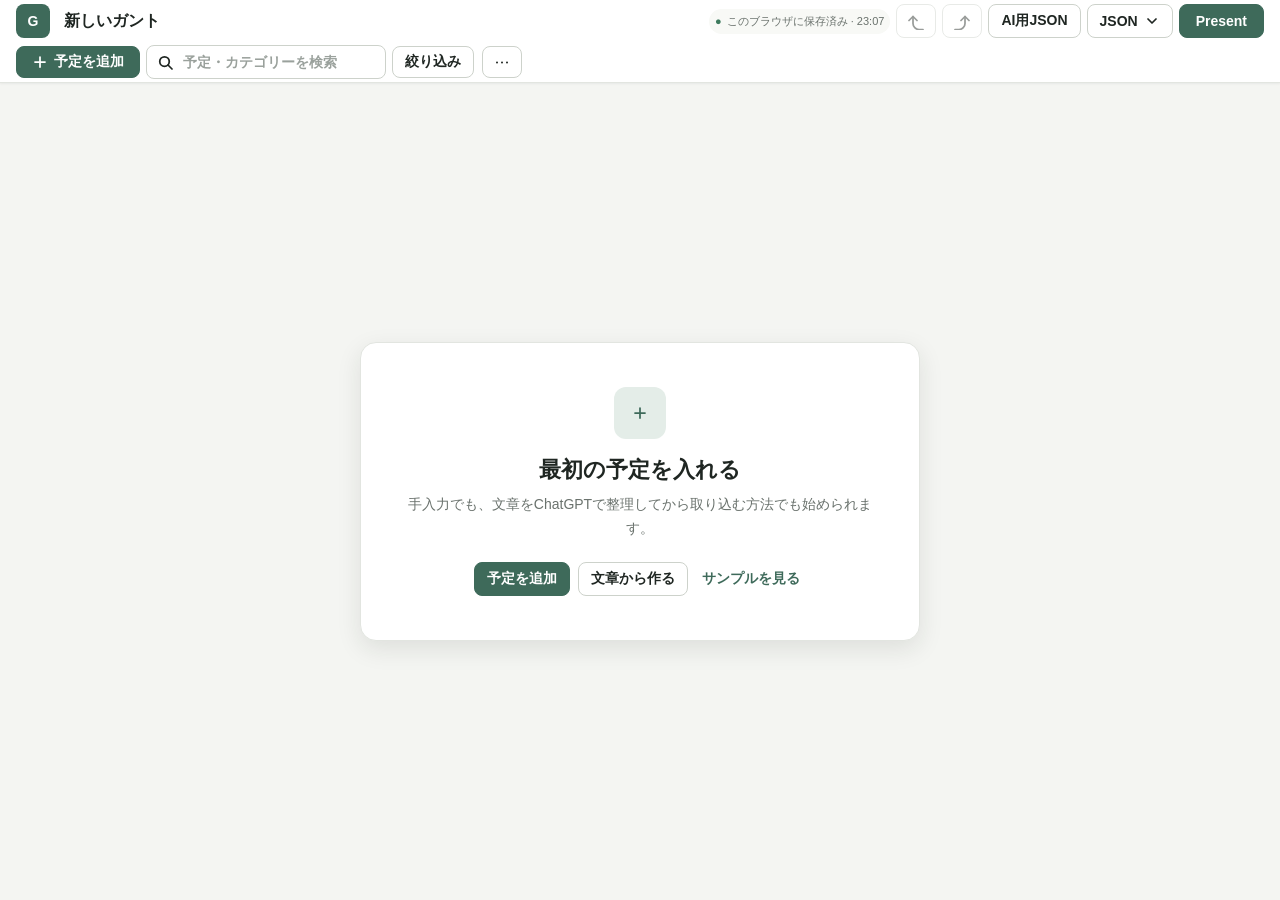
==== index.html @ 0af4ae52 "feat: 指とキーボードでガント側を扱えるようにする - バーの touch-action を pan-y にし、バー上からも縦スクロールできるように変更 - モバイルのガント表示で予定名をタップし" ====
<!doctype html>
<html lang="ja">
<head>
  <meta charset="utf-8">
  <meta name="viewport" content="width=device-width, initial-scale=1, viewport-fit=cover">
  <meta name="description" content="予定を把握し、安心して変更し、別の仕事にも使えるガントチャート">
  <meta name="theme-color" content="#ffffff">
  <title>Gantt Desk</title>
  <link rel="icon" href="assets/favicon.svg?v=20260910-v5" type="image/svg+xml">
  <link rel="stylesheet" href="assets/v5-base.css?v=20260918-base2">
  <link rel="stylesheet" href="assets/v5-responsive.css?v=20260919-card1">
  <link rel="stylesheet" href="assets/v6-workspace-ux.css?v=20260919-card1">
  <link rel="stylesheet" href="assets/v7-overview-density.css?v=20260918-density4">
  <link rel="stylesheet" href="assets/v9-macro-overview.css?v=20260918-macro6">
  <link rel="stylesheet" href="assets/v10-macro-detail-lens.css?v=20260914-lens1">
  <link rel="stylesheet" href="assets/v11-project-surface.css?v=20260918-surface4">
  <link rel="stylesheet" href="assets/v12-time-compass.css?v=20260918-window1">
  <link rel="stylesheet" href="assets/v13-sage-polish.css?v=20260918-sage5">
  <link rel="stylesheet" href="assets/v14-task-card.css?v=20260919-card1">
</head>
<body>
  <div id="app" class="app-root"><div class="boot-state">読み込み中…</div></div>
  <script src="src/v5/classic/01.js?v=20260918-v6"></script>
  <script src="src/v5/classic/02.js?v=20260918-v6"></script>
  <script src="src/v5/classic/03.js?v=20260918-v6"></script>
  <script src="src/v5/classic/04.js?v=20260918-v6"></script>
  <script src="src/v5/classic/05.js?v=20260918-v6"></script>
  <script src="src/v5/classic/06.js?v=20260919-card1"></script>
  <script src="src/v5/classic/07.js?v=20260918-v6"></script>
  <script src="src/v5/classic/08.js?v=20260919-card1"></script>
  <script src="src/v5/classic/09.js?v=20260918-v6"></script>
  <script src="src/v5/classic/10.js?v=20260919-card1"></script>
  <script src="src/v5/classic/11-ux-workspace.js?v=20260919-card1"></script>
  <script src="src/v5/classic/12-overflow-history.js?v=20260913-ux1"></script>
  <script src="src/v5/classic/13-overview-density.js?v=20260919-card1"></script>
  <script src="src/v5/classic/15-macro-overview.js?v=20260918-macro4"></script>
  <script src="src/v5/classic/16-macro-detail-lens.js?v=20260919-card1"></script>
  <script src="src/v5/classic/17-project-surface.js?v=20260918-surface4"></script>
  <script src="src/v5/classic/18-time-compass.js?v=20260918-window1"></script>
  <script src="src/v5/classic/19-ui-polish.js?v=20260914-sage3"></script>
  <script src="src/v5/classic/20-quiet-coach.js?v=20260918-coach3"></script>
  <script src="src/v5/classic/21-task-card.js?v=20260919-card1"></script>
</body>
</html>
---- assets/v5-base.css ----
:root {
  color-scheme: light;
  --ink: #172033;
  --muted: #667085;
  --line: #e4e8f0;
  --line-strong: #cfd6e2;
  --surface: #ffffff;
  --surface-soft: #f6f7fb;
  --surface-hover: #f0f3f8;
  --primary: #3647d7;
  --primary-dark: #2636b8;
  --danger: #b42318;
  --focus: #7f8cff;
  --shadow: 0 18px 50px rgba(29, 41, 57, .16);
  --header-h: 105px;
  font-family: Inter, ui-sans-serif, -apple-system, BlinkMacSystemFont, "Segoe UI", "Hiragino Sans", "Yu Gothic", Meiryo, sans-serif;
  font-size: 14px;
  background: var(--surface-soft);
  color: var(--ink);
}

* { box-sizing: border-box; }
html, body { margin: 0; min-height: 100%; background: var(--surface-soft); }
body { overflow: hidden; }
button, input, textarea, select { font: inherit; color: inherit; }
button { cursor: pointer; }
button:disabled { cursor: not-allowed; opacity: .45; }
button:focus-visible, input:focus-visible, textarea:focus-visible, select:focus-visible, [tabindex]:focus-visible { outline: 3px solid color-mix(in srgb, var(--focus) 42%, transparent); outline-offset: 1px; }

.app-shell { height: 100dvh; display: grid; grid-template-rows: auto 1fr; min-width: 0; }
.app-header { position: relative; z-index: 20; background: var(--surface); border-bottom: 1px solid var(--line); }
.topbar { min-height: 56px; display: flex; align-items: center; gap: 16px; padding: 8px 16px; }
.brand-area { min-width: 0; display: flex; align-items: center; gap: 10px; flex: 1; }
.app-mark { width: 34px; height: 34px; flex: 0 0 34px; border: 0; border-radius: 10px; background: #101828; color: #fff; font-weight: 800; }
.project-title-button { min-width: 0; max-width: min(560px, 55vw); overflow: hidden; text-overflow: ellipsis; white-space: nowrap; border: 0; background: transparent; padding: 6px 4px; font-size: 17px; font-weight: 760; text-align: left; }
.top-actions { display: flex; align-items: center; gap: 6px; }
.save-pill { border: 0; border-radius: 999px; padding: 7px 10px; background: #f2f4f7; color: #475467; font-size: 12px; white-space: nowrap; }
.save-pill[data-state="saving"]::before { content: "●"; margin-right: 5px; color: #667085; }
.save-pill[data-state="saved"]::before { content: "●"; margin-right: 5px; color: #039855; }
.save-pill[data-state="error"], .save-pill[data-state="conflict"] { background: #fff1f0; color: var(--danger); }

.toolbar { min-height: 48px; display: flex; align-items: center; gap: 8px; padding: 6px 16px 10px; overflow-x: auto; scrollbar-width: none; }
.toolbar::-webkit-scrollbar { display: none; }
.toolbar-spacer { flex: 1; min-width: 8px; }
.button, .icon-button { min-height: 38px; border-radius: 9px; border: 1px solid var(--line-strong); background: var(--surface); padding: 0 12px; display: inline-flex; align-items: center; justify-content: center; gap: 6px; white-space: nowrap; font-weight: 650; }
.icon-button { width: 40px; padding: 0; font-size: 17px; }
.button-primary { background: var(--primary); border-color: var(--primary); color: #fff; }
.button-primary:hover { background: var(--primary-dark); border-color: var(--primary-dark); }
.button-secondary:hover, .button-quiet:hover, .icon-button:hover { background: var(--surface-hover); }
.button-quiet { border-color: transparent; background: transparent; color: #475467; }
.link-button { border: 0; background: transparent; color: var(--primary); padding: 4px 6px; font-weight: 650; text-decoration: none; }
.link-button:hover { text-decoration: underline; }
.link-button.danger { color: var(--danger); }
.add-button { padding-inline: 15px; }
.search-box { height: 38px; width: clamp(180px, 24vw, 320px); display: flex; align-items: center; gap: 8px; border: 1px solid var(--line-strong); background: #fff; border-radius: 9px; padding: 0 10px; }
.search-box input { width: 100%; border: 0; outline: 0; background: transparent; }
.count-badge { display: inline-flex; min-width: 18px; height: 18px; padding: 0 5px; border-radius: 9px; background: #e6e9ff; color: #2735a7; align-items: center; justify-content: center; font-size: 11px; }
.segmented { display: inline-flex; padding: 2px; border: 1px solid var(--line); border-radius: 9px; background: #f8f9fb; }
.segmented button { min-width: 36px; min-height: 32px; padding: 0 8px; border: 0; background: transparent; border-radius: 7px; color: #667085; font-weight: 650; }
.segmented button.is-active { background: #fff; color: #1d2939; box-shadow: 0 1px 3px rgba(16,24,40,.1); }

.menu-wrap { position: relative; }
.popup-menu { position: absolute; top: calc(100% + 7px); min-width: 240px; padding: 6px; border: 1px solid var(--line); border-radius: 12px; background: #fff; box-shadow: var(--shadow); z-index: 100; }
.popup-menu-right { right: 0; }
.popup-menu button { width: 100%; border: 0; border-radius: 8px; background: transparent; padding: 10px; text-align: left; display: grid; gap: 2px; }
.popup-menu button:hover { background: var(--surface-hover); }
.popup-menu small { color: var(--muted); }

.condition-bar { min-height: 35px; display: flex; align-items: center; flex-wrap: wrap; gap: 6px; padding: 5px 16px 9px; border-top: 1px solid #f0f2f5; }
.result-count, .condition-chip, .view-notice { color: #667085; font-size: 12px; }
.condition-chip { display: inline-flex; align-items: center; height: 22px; padding-inline: 9px; border: 0; border-radius: 999px; background: #fafbfc; font-size: 11px; }
.pending-link { border: 0; border-radius: 999px; background: #fff5e8; color: #a15c00; padding: 5px 9px; font-weight: 700; }
.view-notice { margin-left: auto; color: #a15c00; }
.conflict-banner { display: flex; align-items: center; gap: 10px; flex-wrap: wrap; padding: 8px 16px; background: #fff6ed; border-top: 1px solid #ffd7ae; color: #7a2e0e; }
.conflict-banner .button { min-height: 32px; }

.workspace { min-height: 0; display: flex; overflow: hidden; background: #fff; --row-height: 44px; --text-size: 14px; }
.workspace.is-empty { align-items: center; justify-content: center; padding: 30px; background: var(--surface-soft); }
.empty-state { max-width: 560px; text-align: center; padding: 44px; border: 1px solid var(--line); background: #fff; border-radius: 18px; box-shadow: 0 7px 30px rgba(16,24,40,.06); }
.empty-icon { width: 52px; height: 52px; margin: 0 auto 16px; display: grid; place-items: center; border-radius: 15px; background: #eef0ff; color: var(--primary); font-size: 27px; }
.empty-state h1 { margin: 0 0 8px; font-size: 22px; }
.empty-state p { margin: 0 0 22px; color: var(--muted); line-height: 1.65; }
.empty-actions { display: flex; justify-content: center; align-items: center; flex-wrap: wrap; gap: 8px; }

.task-panel { flex: 0 0 var(--list-width, 480px); width: var(--list-width, 480px); min-width: 0; display: grid; grid-template-rows: 38px 1fr; border-right: 1px solid var(--line); background: #fff; }
.task-head, .task-row { display: grid; grid-template-columns: 34px minmax(135px, 1fr) minmax(88px, .7fr) 108px 108px 36px; align-items: center; }
.task-head { height: 38px; padding-inline: 8px; background: #fafbfc; border-bottom: 1px solid var(--line); color: var(--muted); font-size: 11px; font-weight: 700; text-transform: uppercase; letter-spacing: .02em; }
.task-scroll { overflow: auto; min-height: 0; }
.task-row { height: var(--row-height); min-height: 36px; padding-inline: 8px; border-bottom: 1px solid #eef1f5; font-size: var(--text-size); transition: background .12s ease; }
.task-row:hover { background: #fafbff; }
.task-row.is-selected { background: #eef0ff; box-shadow: inset 3px 0 0 var(--primary); }
.task-row.is-completed .inline-name { color: #98a2b3; text-decoration: line-through; }
.task-row.is-hidden-task { opacity: .55; }
.complete-cell { display: grid; place-items: center; }
.complete-cell input { width: 17px; height: 17px; accent-color: var(--primary); }
.inline-name, .date-cell input { width: 100%; min-width: 0; border: 1px solid transparent; border-radius: 6px; background: transparent; padding: 5px 6px; }
.inline-name:hover, .date-cell input:hover { border-color: var(--line); background: #fff; }
.inline-name:focus, .date-cell input:focus { background: #fff; border-color: var(--focus); }
.category-cell { min-width: 0; display: flex; align-items: center; gap: 6px; padding-inline: 5px; overflow: hidden; }
.category-cell span:last-child { overflow: hidden; white-space: nowrap; text-overflow: ellipsis; }
.category-dot { width: 9px; height: 9px; flex: 0 0 9px; border-radius: 50%; background: #98a2b3; }
.date-cell { min-width: 0; padding-inline: 2px; }
.date-cell input { font-size: 12px; padding-inline: 3px; }
.single-day { display: block; text-align: center; color: #98a2b3; }
.row-menu-button { width: 32px; height: 32px; border: 0; background: transparent; border-radius: 7px; color: #667085; }
.row-menu-button:hover { background: #e9edf5; }
.zero-result { padding: 30px 18px; display: grid; justify-items: start; gap: 8px; color: var(--muted); }

.pane-resizer { flex: 0 0 5px; cursor: col-resize; background: #f1f3f7; border-right: 1px solid var(--line); position: relative; z-index: 4; }
.pane-resizer:hover::after { content: ""; position: absolute; inset: 0 1px; background: var(--primary); opacity: .45; }
.timeline-panel { min-width: 0; flex: 1; display: flex; background: #fff; overflow: hidden; }
.timeline-scroll { min-width: 0; flex: 1; overflow: auto; position: relative; }
.timeline-inner { min-height: 100%; position: relative; }
.timeline-head { height: 38px; display: flex; position: sticky; top: 0; z-index: 8; background: #fafbfc; border-bottom: 1px solid var(--line); }
.timeline-head-cell { flex: 0 0 auto; height: 38px; display: flex; align-items: center; justify-content: flex-start; padding-left: 2px; border-right: 1px solid rgba(228,232,240,.65); color: #667085; font-size: 10px; overflow: visible; white-space: nowrap; }
.timeline-head-cell.is-weekend { background: rgba(152,162,179,.05); }
.timeline-body { position: relative; min-height: calc(100% - 38px); background-image: repeating-linear-gradient(to right, transparent 0, transparent calc(var(--day-width) - 1px), rgba(228,232,240,.72) calc(var(--day-width) - 1px), rgba(228,232,240,.72) var(--day-width)); }
.timeline-row { position: relative; height: var(--row-height); border-bottom: 1px solid rgba(228,232,240,.72); }
.timeline-row.is-selected { background: rgba(54,71,215,.07); }
.today-line { position: absolute; top: 0; bottom: 0; width: 2px; background: #e5484d; z-index: 5; pointer-events: none; }
.today-line span { position: sticky; top: 1px; transform: translateX(-50%); display: inline-block; padding: 2px 4px; background: #fff0f0; color: #b42318; border-radius: 4px; font-size: 9px; white-space: nowrap; }
.task-bar { position: absolute; top: 50%; transform: translateY(-50%); height: min(26px, calc(var(--row-height) - 12px)); min-width: 6px; border: 1px solid rgba(16,24,40,.12); border-radius: 6px; padding: 0 7px; overflow: hidden; white-space: nowrap; text-overflow: ellipsis; text-align: left; font-size: 11px; font-weight: 700; box-shadow: 0 1px 2px rgba(16,24,40,.08); }
.task-bar.is-completed { opacity: .5; }
.milestone { position: absolute; top: 50%; width: 15px; height: 15px; transform: translate(-50%, -50%) rotate(45deg); border: 1px solid rgba(16,24,40,.18); border-radius: 2px; padding: 0; box-shadow: 0 1px 2px rgba(16,24,40,.1); }
.color-slate { background-color: #cbd5e1; color: #344054; }
---- assets/v5-responsive.css ----
.color-indigo { background-color: #c7d2fe; color: #2636a4; }
.color-emerald { background-color: #a7f3d0; color: #176b4a; }
.color-amber { background-color: #fde68a; color: #7a4a00; }
.color-rose { background-color: #fecdd3; color: #8a2840; }
.color-violet { background-color: #ddd6fe; color: #5940a9; }
.color-cyan { background-color: #a5f3fc; color: #155e75; }
.color-orange { background-color: #fed7aa; color: #9a3412; }
.category-dot.color-slate, .category-dot.color-indigo, .category-dot.color-emerald, .category-dot.color-amber, .category-dot.color-rose, .category-dot.color-violet, .category-dot.color-cyan, .category-dot.color-orange { color: transparent; }

.mobile-timeline-labels { display: none; flex: 0 0 128px; width: 128px; border-right: 1px solid var(--line); background: #fff; }
.mobile-label-head { height: 38px; display: flex; align-items: center; padding: 0 10px; background: #fafbfc; border-bottom: 1px solid var(--line); color: var(--muted); font-size: 11px; font-weight: 700; }
.mobile-label-scroll { overflow-y: auto; scrollbar-width: none; }
.mobile-label-scroll::-webkit-scrollbar { display: none; }
.mobile-timeline-label { width: 100%; height: var(--row-height); display: flex; align-items: center; border: 0; border-bottom: 1px solid var(--line); background: #fff; padding: 0 0 0 8px; overflow: hidden; font-size: 12px; }
.mobile-label-name { flex: 1 1 auto; min-width: 0; height: 100%; padding: 0; border: 0; background: transparent; overflow: hidden; text-overflow: ellipsis; white-space: nowrap; text-align: left; font: inherit; color: inherit; }
.mobile-timeline-label .row-menu-button { flex: 0 0 36px; width: 36px; height: 100%; }
.mobile-timeline-label.is-selected { background: #eef0ff; color: var(--primary); }

.modal-layer { position: fixed; inset: 0; z-index: 200; display: grid; place-items: center; padding: 20px; }
.modal-backdrop { position: absolute; inset: 0; background: rgba(16,24,40,.44); }
.modal-card { position: relative; width: min(620px, 100%); max-height: min(860px, calc(100dvh - 40px)); display: grid; grid-template-rows: auto 1fr auto; background: #fff; border: 1px solid rgba(255,255,255,.5); border-radius: 16px; box-shadow: var(--shadow); overflow: hidden; }
.modal-card.modal-wide { width: min(1040px, 100%); }
.modal-head { min-height: 70px; display: flex; align-items: center; justify-content: space-between; gap: 12px; padding: 15px 18px; border-bottom: 1px solid var(--line); }
.modal-head h2 { margin: 1px 0 0; font-size: 19px; }
.eyebrow { margin: 0; font-size: 10px; font-weight: 800; letter-spacing: .12em; color: #667085; }
.modal-body { min-height: 0; overflow: auto; padding: 18px; }
.modal-foot { min-height: 62px; display: flex; align-items: center; justify-content: flex-end; gap: 8px; padding: 12px 18px; border-top: 1px solid var(--line); background: #fafbfc; }

.form-grid { display: grid; gap: 12px; margin-bottom: 12px; }
.form-grid.two { grid-template-columns: repeat(2, minmax(0, 1fr)); }
.form-grid.three { grid-template-columns: repeat(3, minmax(0, 1fr)); }
.field { display: grid; gap: 6px; margin-bottom: 12px; }
.field > span { font-weight: 700; font-size: 12px; }
.field b { color: var(--danger); font-size: 10px; }
.field input, .field select, .field textarea, .code-area, .category-setting-row input, .category-setting-row select { width: 100%; border: 1px solid var(--line-strong); border-radius: 8px; background: #fff; padding: 9px 10px; }
.field textarea, .code-area { resize: vertical; line-height: 1.55; }
.field small { color: var(--muted); }
.checkbox-field { display: flex; align-items: center; gap: 8px; align-self: end; min-height: 42px; }
.checkbox-field input, .check-row input { width: 18px; height: 18px; accent-color: var(--primary); }
.form-help { color: var(--muted); line-height: 1.55; }
.form-error { padding: 10px 12px; border-radius: 8px; background: #fff1f0; color: var(--danger); font-weight: 650; }
.section-title { margin: 20px 0 10px; }
.section-head { margin-top: 18px; display: flex; align-items: center; justify-content: space-between; }
.section-head h3 { margin: 0; }
.choice-group { min-width: 0; border: 1px solid var(--line); border-radius: 10px; padding: 10px 12px; display: grid; gap: 8px; }
.choice-group legend { font-size: 12px; font-weight: 800; padding: 0 4px; }
.choice-group label, .radio-stack label { display: flex; gap: 7px; align-items: center; }
.radio-stack { display: grid; gap: 8px; }
.filter-section + .filter-section { margin-top: 20px; padding-top: 18px; border-top: 1px solid var(--line); }
.filter-section h3 { margin: 0 0 10px; font-size: 13px; }
.check-row { min-height: 34px; display: flex; align-items: center; gap: 8px; }
.range-preview { display: grid; gap: 4px; padding: 11px 12px; margin-bottom: 12px; border-radius: 9px; background: var(--surface-soft); }
.range-preview span { color: var(--muted); font-size: 11px; }

.prompt-head { display: flex; justify-content: space-between; gap: 15px; align-items: start; margin-top: 14px; }
.prompt-head h3 { margin: 0 0 4px; font-size: 14px; }
.prompt-head p { margin: 0; color: var(--muted); font-size: 12px; }
.code-area { font-family: "SFMono-Regular", Consolas, "Liberation Mono", monospace; font-size: 12px; background: #fbfcfe; }
.handoff-note { color: var(--muted); font-size: 12px; }
.handoff-actions { display: flex; flex-wrap: wrap; gap: 8px; margin-top: 12px; }
.draft-banner, .stale-banner { display: flex; align-items: center; gap: 8px; flex-wrap: wrap; margin-bottom: 14px; padding: 10px 12px; border-radius: 9px; background: #f0f2ff; color: #3542a5; }
.stale-banner { background: #fff6ed; color: #8b3a0b; }
.snapshot-summary { display: flex; gap: 8px; align-items: baseline; margin: 14px 0 8px; color: var(--muted); }
.snapshot-summary strong { color: var(--ink); font-size: 16px; }

.import-layout { display: grid; grid-template-columns: minmax(0, 1.2fr) minmax(300px, .8fr); gap: 16px; }
.import-result { min-height: 300px; border: 1px solid var(--line); border-radius: 11px; padding: 14px; background: #fafbfc; }
.import-empty { min-height: 180px; display: grid; place-items: center; text-align: center; color: var(--muted); line-height: 1.6; }
.validation-errors { color: var(--danger); }
.validation-errors p { margin: 8px 0; padding: 8px; border-radius: 7px; background: #fff1f0; }
.validation-ok > strong { color: #027a48; }
.validation-ok dl { display: grid; grid-template-columns: repeat(2, minmax(0, 1fr)); gap: 8px; }
.validation-ok dl div { padding: 8px; border-radius: 8px; background: #fff; border: 1px solid var(--line); }
.validation-ok dt { color: var(--muted); font-size: 10px; }
.validation-ok dd { margin: 3px 0 0; font-weight: 800; }
.import-preview-list { display: grid; gap: 6px; max-height: 220px; overflow: auto; margin: 12px 0; }
.import-preview-list > div { display: grid; gap: 2px; padding: 8px; background: #fff; border: 1px solid var(--line); border-radius: 7px; }
.import-preview-list span { color: var(--muted); font-size: 11px; }
.pending-preview { border-left: 3px solid #fdb022 !important; }
.duplicate-warning { display: flex; align-items: flex-start; gap: 8px; padding: 10px; border: 1px solid #fedf89; background: #fffaeb; border-radius: 8px; color: #7a2e0e; }
.import-mode { margin-top: 12px; }

.pending-list { display: grid; gap: 14px; }
.pending-card { padding: 14px; border: 1px solid var(--line); border-radius: 12px; background: #fff; }
.pending-card-head { display: flex; justify-content: space-between; gap: 12px; }
.pending-card-head p { margin: 5px 0 0; color: #a15c00; }
.pending-card blockquote { margin: 12px 0; padding: 10px 12px; background: #fafbfc; border-left: 3px solid #d0d5dd; color: #475467; white-space: pre-wrap; }
.pending-actions { display: flex; justify-content: flex-end; margin-top: 10px; }

.category-settings { display: grid; gap: 8px; margin-top: 10px; }
.category-setting-row { display: grid; grid-template-columns: 12px minmax(120px, 1fr) 150px 54px; align-items: center; gap: 8px; }
.fixed-label { color: var(--muted); font-size: 11px; text-align: center; }
.export-grid { display: grid; grid-template-columns: 1fr 1fr; gap: 18px; }
.export-grid section, .export-restore { padding: 15px; border: 1px solid var(--line); border-radius: 12px; }
.export-grid h3, .export-restore h3 { margin: 0 0 7px; }
.export-grid p, .export-restore p { color: var(--muted); line-height: 1.6; }
.button-stack { display: flex; flex-wrap: wrap; gap: 8px; margin-top: 12px; }
.export-restore { margin-top: 16px; }

.toast { position: fixed; left: 50%; bottom: 24px; z-index: 500; transform: translate(-50%, 12px); opacity: 0; max-width: min(600px, calc(100vw - 32px)); padding: 10px 14px; border-radius: 10px; background: #101828; color: #fff; box-shadow: 0 8px 28px rgba(16,24,40,.24); transition: .16s ease; }
.toast.is-visible { transform: translate(-50%, 0); opacity: 1; }
.toast.is-error { background: #7a271a; }

@media (max-width: 1199px) {
  .project-title-button { max-width: 35vw; }
  .save-pill { max-width: 170px; overflow: hidden; text-overflow: ellipsis; }
  .task-head, .task-row { grid-template-columns: 32px minmax(130px, 1fr) 86px 102px 102px 34px; }
  .category-cell { font-size: 12px; }
}

@media (max-width: 767px) {
  :root { --header-h: 124px; }
  body { overflow: hidden; }
  .topbar { padding: 7px 10px; gap: 7px; }
  .app-mark { width: 44px; height: 44px; flex-basis: 44px; }
  .project-title-button { max-width: 34vw; min-height: 44px; font-size: 15px; }
  .save-pill { display: none; }
  .top-actions { gap: 3px; }
  .top-actions .icon-button { width: 44px; min-height: 44px; }
  .top-actions .button { min-height: 44px; padding-inline: 10px; }
  .toolbar { padding: 5px 10px 9px; gap: 6px; }
  .toolbar .button, .toolbar .icon-button, .toolbar .segmented button { min-height: 44px; }
  .toolbar-spacer { display: none; }
  .add-button { order: 0; }
  .search-box { order: 1; width: 170px; flex: 0 0 170px; height: 44px; }
  .toolbar [data-action="today"], .toolbar [data-action="fit"], #scale-switch, #mode-switch, .toolbar [data-action="display-settings"] { order: 2; }
  .popup-menu button { min-height: 44px; }
  .condition-bar { padding-inline: 10px; max-height: 72px; overflow-y: auto; }
  .view-notice { margin-left: 0; width: 100%; }
  .workspace { --text-size: 14px !important; }
  .workspace.mode-list .task-panel { width: 100%; flex-basis: 100%; border-right: 0; }
  .task-head { display: none; }
  .task-panel { grid-template-rows: 1fr; }
  .task-row { height: auto; min-height: 74px; grid-template-columns: 44px minmax(0, 1fr) 44px; grid-template-rows: 36px 30px; padding: 5px 8px; }
  .complete-cell { grid-column: 1; grid-row: 1 / span 2; align-self: stretch; }
  .name-cell { grid-column: 2; grid-row: 1; }
  .row-menu-button { grid-column: 3; grid-row: 1; width: 44px; height: 44px; }
  .category-cell { grid-column: 2; grid-row: 2; font-size: 11px; }
  .date-cell { grid-row: 2; display: none; }
  .mobile-timeline-labels { display: grid; grid-template-rows: 38px 1fr; }
  .workspace.mode-gantt .timeline-panel { width: 100%; }
  .modal-layer { padding: 0; align-items: stretch; }
  .modal-card, .modal-card.modal-wide { width: 100%; max-height: 100dvh; height: 100dvh; border-radius: 0; border: 0; }
  .modal-head { min-height: 64px; padding: 10px 14px; }
  .modal-card .button, .modal-card .icon-button { min-height: 44px; }
  .modal-head .icon-button { width: 44px; }
  .modal-body { padding: 14px; }
  .modal-foot { padding: 10px 14px; }
  .form-grid.two, .form-grid.three, .import-layout, .export-grid { grid-template-columns: 1fr; }
  .import-result { min-height: 180px; }
  .category-setting-row { grid-template-columns: 12px minmax(0, 1fr) 110px 50px; }
  .prompt-head { align-items: center; }
  .handoff-actions .button { flex: 1 1 auto; }
}

@media (prefers-reduced-motion: reduce) {
  *, *::before, *::after { scroll-behavior: auto !important; transition: none !important; }
}
---- assets/v6-workspace-ux.css ----
/* Gantt Desk UX layer — 2026-09-13 */
:root {
  --ux-list-min: 240px;
  --ux-list-ideal: 300px;
  --ux-accent: #3647d7;
}

.app-header { box-shadow: 0 1px 0 rgba(16,24,40,.03); }
.topbar { min-height: 52px; padding-block: 6px; }
.toolbar { min-height: 44px; padding-block: 4px 7px; }
.project-title-button { max-width: min(480px, 42vw); }
.save-pill { font-size: 11px; background: transparent; padding-inline: 6px; }

.toolbar > [data-action="today"],
.toolbar > [data-action="fit"],
.toolbar > [data-action="display-settings"] { display: none !important; }

.toolbar > #mode-switch { display: none !important; }
@media (max-width: 767px) {
  .toolbar > #mode-switch { display: inline-flex !important; }
}

.ux-ai-json { border-color: #cfd6e2; }
.ux-present-button { padding-inline: 16px; }
.ux-view-controls { display: inline-flex; align-items: center; gap: 6px; }
.ux-zoom { height: 34px; display: inline-flex; overflow: hidden; border: 1px solid var(--line-strong); border-radius: 9px; background: #fff; }
.ux-zoom button { width: 36px; border: 0; border-right: 1px solid var(--line); background: #fff; font-size: 19px; line-height: 1; }
.ux-zoom button:last-child { border-right: 0; }
.ux-zoom button:hover { background: var(--surface-hover); }
.ux-selection-badge { align-items: center; height: 28px; padding: 0 9px; border-radius: 999px; background: #eef0ff; color: #2d3bb8; font-size: 11px; font-weight: 800; }
.ux-selection-badge:not([hidden]) { display: inline-flex; }
.ux-more-wrap { margin-left: 2px; }
.modal-foot .link-button.danger { margin-right: auto; }
.draft-banner-actions { display: flex; gap: 8px; margin-left: auto; }

/* Timeline first: keep the list deliberately compact. Dates belong to the chart. */
.workspace.mode-split .task-panel {
  flex-basis: var(--list-width, var(--ux-list-ideal));
  width: var(--list-width, var(--ux-list-ideal));
  overflow: hidden;
}
.workspace.mode-split .task-head,
.workspace.mode-split .task-row {
  grid-template-columns: 32px minmax(118px, 1fr) minmax(72px, 88px) 0 0 34px;
}
.workspace.mode-split .task-head > :nth-child(4),
.workspace.mode-split .task-head > :nth-child(5),
.workspace.mode-split .task-row .date-cell { display: none; }
.task-head { height: 36px; }
.timeline-head { height: 36px; }
.timeline-head-cell { height: 36px; }
.task-panel { grid-template-rows: 36px 1fr; }
.pane-resizer { flex-basis: 4px; background: #f5f6f8; }
.pane-resizer:hover::after { opacity: .7; }
.timeline-panel { background: #fff; }
.timeline-row:hover { background: rgba(54,71,215,.025); }
.timeline-row.is-multi-selected { background: rgba(54,71,215,.085); }
.task-row.is-multi-selected { background: #e8ebff; box-shadow: inset 3px 0 0 var(--primary); }

.task-bar.ux-draggable { cursor: grab; overflow: visible; touch-action: pan-y; }
.task-bar.ux-draggable > span { display: block; overflow: hidden; white-space: nowrap; text-overflow: ellipsis; pointer-events: none; }
.task-bar.ux-draggable:hover { filter: saturate(1.04); box-shadow: 0 2px 7px rgba(16,24,40,.18); }
.task-bar.ux-draggable.is-dragging { cursor: grabbing; z-index: 20; opacity: .92; box-shadow: 0 6px 16px rgba(16,24,40,.22); }
.milestone.ux-draggable { cursor: grab; touch-action: pan-y; }
.task-bar.is-multi-selected, .milestone.is-multi-selected { outline: 2px solid var(--ux-accent); outline-offset: 2px; z-index: 6; }
.ux-resize-handle { position: absolute; top: -1px; bottom: -1px; width: 8px; opacity: 0; z-index: 3; cursor: ew-resize; background: rgba(255,255,255,.68); border-radius: 5px; transition: opacity .1s ease; }
.ux-resize-start { left: -2px; }
.ux-resize-end { right: -2px; }
.task-bar:hover .ux-resize-handle, .task-bar:focus-visible .ux-resize-handle { opacity: 1; }
.ux-create-ghost { position: absolute; top: 50%; transform: translateY(-50%); height: min(24px, calc(var(--row-height) - 14px)); min-width: 6px; border: 1px dashed #4f5ee8; border-radius: 6px; background: rgba(79,94,232,.13); pointer-events: none; z-index: 9; }

.inline-name { font-weight: 650; }
.category-cell { color: #667085; font-size: 12px; }
.date-cell input { color: #667085; font-size: 11px; }
.row-menu-button { opacity: .45; }
.task-row:hover .row-menu-button, .task-row.is-selected .row-menu-button { opacity: 1; }

/* Rhythm Context Echo: cue the existing workspace instead of adding explanatory chrome. */
.workspace.is-rhythm-echo .task-row,
.workspace.is-rhythm-echo .timeline-row {
  transition: opacity .12s ease, background-color .12s ease;
}
.workspace.is-rhythm-echo .task-row.is-rhythm-muted,
.workspace.is-rhythm-echo .timeline-row.is-rhythm-muted { opacity: .26; }
.workspace.is-rhythm-echo .task-row.is-rhythm-match:not(.is-selected):not(.is-multi-selected) {
  background: var(--primary-soft, #e4ede8);
}
.workspace.is-rhythm-echo .timeline-row.is-rhythm-match:not(.is-selected):not(.is-multi-selected) {
  background: rgba(62,106,90,.045);
}
.workspace.is-rhythm-echo .task-row.is-selected,
.workspace.is-rhythm-echo .task-row.is-multi-selected,
.workspace.is-rhythm-echo .timeline-row.is-selected,
.workspace.is-rhythm-echo .timeline-row.is-multi-selected { opacity: 1; }

/* Present mode changes workspace behavior; the HUD itself is owned by v13-sage-polish.css. */
body.is-present-mode .topbar,
body.is-present-mode .toolbar,
body.is-present-mode .condition-bar { display: none !important; }
body.is-present-mode .task-panel { max-width: 290px; overflow: hidden; }
body.is-present-mode .task-head,
body.is-present-mode .task-row { grid-template-columns: 0 minmax(150px,1fr) 90px 0 0 0; }
body.is-present-mode .task-head > :first-child,
body.is-present-mode .task-head > :nth-child(4),
body.is-present-mode .task-head > :nth-child(5),
body.is-present-mode .task-head > :last-child,
body.is-present-mode .complete-cell,
body.is-present-mode .date-cell,
body.is-present-mode .row-menu-button { display: none !important; }
body.is-present-mode .inline-name { pointer-events: none; border-color: transparent !important; }
body.is-present-mode .pane-resizer { pointer-events: none; width: 1px; flex-basis: 1px; }
body.is-present-mode .task-bar,
body.is-present-mode .milestone { pointer-events: none; }
body.is-present-mode .ux-resize-handle { display: none; }

@media (prefers-reduced-motion: reduce) {
  .workspace.is-rhythm-echo .task-row,
  .workspace.is-rhythm-echo .timeline-row { transition: none; }
}

@media (max-width: 1199px) {
  .ux-ai-json { display: none; }
  .workspace.mode-split .task-panel { max-width: 300px; }
  .workspace.mode-split .task-head,
  .workspace.mode-split .task-row { grid-template-columns: 30px minmax(120px,1fr) 78px 0 0 32px; }
}

@media (max-width: 767px) {
  html, body, .app-root, .app-shell { max-width: 100vw; overflow-x: hidden; }
  .topbar { min-height: 54px; width: 100%; min-width: 0; }
  .brand-area { min-width: 0; flex: 1 1 auto; }
  .app-mark { flex: 0 0 40px; width: 40px; height: 40px; }
  .project-title-button { max-width: none; min-width: 0; width: 100%; font-size: 14px; }
  .top-actions { flex: 0 0 auto; min-width: 0; }
  .top-actions > [data-action="undo"],
  .top-actions > [data-action="redo"] { display: none !important; }
  .top-actions > .menu-wrap .button { padding-inline: 8px; }
  .ux-present-button { min-height: 44px; padding-inline: 9px; }
  .toolbar { min-height: 52px; max-width: 100vw; }
  .ux-view-controls { order: 2; }
  .ux-view-controls > [data-action="fit"] { min-height: 44px; }
  .ux-zoom { height: 44px; }
  .ux-zoom button { width: 44px; }
  .ux-more-wrap { order: 3; }
  .ux-more-wrap > .icon-button { min-height: 44px; width: 44px; }
  body.is-present-mode .mobile-timeline-labels { flex-basis: 112px; width: 112px; }
  .ux-resize-handle { width: 12px; opacity: .5; }
}
---- assets/v7-overview-density.css ----
/* Gantt Desk overview-density owner — 2026-09-14 */

/* The project should read as a whole before it reads as a list of cards. */
.topbar {
  min-height: 46px;
  padding-block: 4px;
}
.toolbar {
  min-height: 40px;
  padding-block: 3px 5px;
  gap: 6px;
}
.button,
.icon-button { min-height: 34px; }
.search-box { height: 34px; }
.save-pill { padding-block: 5px; }

.ux-view-controls { gap: 4px; }
.ux-view-controls > [data-action="fit"] {
  font-weight: 800;
  border-color: #bcc5ff;
  background: #f5f6ff;
  color: #2735a7;
}
.ux-zoom { height: 32px; }
.ux-zoom button { width: 32px; }

/* Row density is a direct view control. Its behavior lives in 13-overview-density.js. */
#ux-row-density-dock {
  position: relative;
  display: flex;
  align-items: center;
  min-height: 28px;
  margin-right: 3px;
}
#ux-row-density-dock[hidden] { display: none !important; }
#ux-row-density-dock .ux-row-auto-chip { flex: 0 0 auto; margin-left: 4px; }
#ux-row-density-dock .ux-row-density-control {
  display: grid !important;
  grid-template-columns: auto 78px 22px;
  align-items: center;
  gap: 4px;
  min-height: 28px;
  padding: 0 6px;
  border: 1px solid #e0e4eb;
  border-radius: 7px;
  background: #fff;
  color: #667085;
  font-size: 10px;
  font-weight: 750;
}
#ux-row-density-dock input[type="range"] {
  width: 78px;
  accent-color: var(--primary);
  cursor: ew-resize;
}
#ux-row-density-dock output {
  min-width: 22px;
  color: #344054;
  text-align: right;
  font-variant-numeric: tabular-nums;
}
.ux-row-density-bubble {
  position: absolute;
  left: 50%;
  bottom: calc(100% + 6px);
  transform: translateX(-50%);
  z-index: 2200;
  padding: 5px 7px;
  border: 1px solid #d9dee7;
  border-radius: 7px;
  background: rgba(255,255,255,.98);
  box-shadow: 0 6px 18px rgba(16,24,40,.12);
  color: #344054;
  font-size: 10px;
  font-weight: 750;
  font-variant-numeric: tabular-nums;
  white-space: nowrap;
  pointer-events: none;
}
.ux-row-density-bubble[hidden] { display: none !important; }
body[data-surface-level="shape"] #ux-row-density-dock,
body.is-present-mode #ux-row-density-dock { display: none !important; }

/* Dense list: content fields are task + category; dates stay on the timeline. */
.workspace.mode-split .task-panel {
  min-width: 200px;
  max-width: 520px;
}
.workspace.mode-split .task-head,
.workspace.mode-split .task-row {
  grid-template-columns: 24px minmax(96px, 1fr) minmax(58px, 78px) 0 0 24px;
  padding-inline: 4px;
  column-gap: 1px;
}
.task-head,
.timeline-head,
.timeline-head-cell { height: 30px; }
.task-panel { grid-template-rows: 30px 1fr; }
@media (max-width: 767px) {
  .task-panel { grid-template-rows: 1fr; }
}
.task-head { font-size: 9px; }
.timeline-head-cell { font-size: 9px; }
.timeline-body { min-height: calc(100% - 30px); }

.task-row,
.timeline-row {
  height: var(--row-height) !important;
  min-height: var(--row-height) !important;
}
@media (max-width: 767px) {
  .workspace.mode-list .task-row {
    height: auto !important;
    min-height: 74px !important;
  }
}
.task-row { font-size: var(--text-size) !important; }
.inline-name {
  padding: 1px 3px;
  line-height: 1;
}
.category-cell {
  padding-inline: 2px;
  gap: 3px;
  font-size: max(9px, calc(var(--text-size) - 1px));
  line-height: 1;
}
.category-dot {
  width: 6px;
  height: 6px;
  flex-basis: 6px;
}
.complete-cell input { width: 12px; height: 12px; }
.row-menu-button {
  width: 22px;
  height: 18px;
  min-height: 18px;
  border-radius: 5px;
  font-size: 10px;
  line-height: 1;
}

/* Bars stay visually strong even when rows are compressed to the 20px floor. */
.task-bar {
  height: max(16px, calc(var(--row-height) - 4px)) !important;
  padding-inline: 4px;
  border-radius: 4px;
  font-size: max(9px, calc(var(--text-size) - 1px));
  line-height: 1;
}
.milestone {
  width: max(10px, min(15px, calc(var(--row-height) - 8px)));
  height: max(10px, min(15px, calc(var(--row-height) - 8px)));
}
.ux-resize-handle { top: 0; bottom: 0; }
.ux-create-ghost { height: max(14px, calc(var(--row-height) - 6px)); }

.workspace[style*="--row-height: 20px"] .category-cell,
.workspace[style*="--row-height: 21px"] .category-cell,
.workspace[style*="--row-height: 22px"] .category-cell {
  font-size: 9px;
}

/* When the minimum row size still cannot show every task, reduce secondary reading noise first. */
.workspace.ux-auto-hide-category.mode-split .task-head,
.workspace.ux-auto-hide-category.mode-split .task-row {
  grid-template-columns: 28px minmax(120px, 1fr) 0 0 0 30px;
}
.workspace.ux-auto-hide-category .task-head > :nth-child(3),
.workspace.ux-auto-hide-category .category-cell { display: none !important; }

/* Rows below 18px show only the color band, no label text. */
.workspace.ux-row-compact .task-bar > span { display: none; }

/* Semantic zoom: remove labels before shrinking the bars into illegibility. */
.workspace[data-semantic-zoom="macro"] .task-bar > span { display: none; }
.workspace[data-semantic-zoom="macro"] .timeline-head-cell { font-size: 8px; }
.workspace[data-semantic-zoom="medium"] .task-bar { padding-inline: 3px; }

/* Collapse chrome when the user is scanning downward. */
body.ux-header-collapsed .topbar {
  min-height: 32px;
  padding-block: 1px;
}
body.ux-header-collapsed .app-mark {
  width: 28px;
  height: 28px;
  flex-basis: 28px;
  border-radius: 8px;
}
body.ux-header-collapsed .project-title-button {
  padding-block: 2px;
  font-size: 13px;
}
body.ux-header-collapsed .top-actions { display: none; }
body.ux-header-collapsed .toolbar {
  min-height: 34px;
  padding-block: 1px 2px;
}
body.ux-header-collapsed .toolbar > .add-button,
body.ux-header-collapsed .toolbar > .search-box,
body.ux-header-collapsed .toolbar > [data-action="filter"],
body.ux-header-collapsed .toolbar > .toolbar-spacer,
body.ux-header-collapsed .toolbar > .ux-more-wrap { display: none !important; }
body.ux-header-collapsed .ux-zoom { height: 29px; }

body.is-present-mode .task-head,
body.is-present-mode .timeline-head,
body.is-present-mode .timeline-head-cell { height: 30px; }
body.is-present-mode .task-panel { grid-template-rows: 30px 1fr; }

@media (max-width: 1199px) {
  .workspace.mode-split .task-head,
  .workspace.mode-split .task-row {
    grid-template-columns: 24px minmax(92px, 1fr) 62px 0 0 24px;
  }
}

@media (max-width: 1080px) and (min-width: 768px) {
  #ux-row-density-dock .ux-row-density-control {
    grid-template-columns: auto 58px 20px;
    padding-inline: 5px;
  }
  #ux-row-density-dock input[type="range"] { width: 58px; }
}

@media (max-width: 900px) and (min-width: 768px) {
  #ux-row-density-dock .ux-row-density-control > span:first-child { display: none; }
  #ux-row-density-dock .ux-row-density-control { grid-template-columns: 52px 18px; }
  #ux-row-density-dock input[type="range"] { width: 52px; }
}

@media (max-width: 767px) {
  .topbar { min-height: 48px; }
  .toolbar { min-height: 46px; padding-block: 2px; }
  .ux-more-wrap { order: 4; }
  body.ux-header-collapsed .topbar { min-height: 40px; }
  body.ux-header-collapsed .toolbar { min-height: 42px; }
  #ux-row-density-dock { display: none !important; }
}
---- assets/v9-macro-overview.css ----
/* Gantt Desk semantic macro overview — 2026-09-14 */

.workspace.mode-macro {
  min-height: 0;
  display: flex;
  overflow: hidden;
  background: #fff;
}

.macro-label-panel {
  flex: 0 0 clamp(180px, 18vw, 250px);
  width: clamp(180px, 18vw, 250px);
  min-width: 0;
  display: grid;
  grid-template-rows: 28px 1fr;
  border-right: 1px solid var(--line);
  background: #fff;
  z-index: 3;
}
.macro-label-head {
  height: 28px;
  display: flex;
  align-items: center;
  justify-content: space-between;
  gap: 8px;
  padding: 0 9px;
  border-bottom: 1px solid var(--line);
  background: #fafbfc;
  color: #667085;
  font-size: 9px;
  letter-spacing: .04em;
}
.macro-label-head strong { color: #344054; font-size: 9px; }
.macro-label-head span { white-space: nowrap; overflow: hidden; text-overflow: ellipsis; }
.macro-label-head .link-button { flex: 0 0 auto; font-size: 9px; white-space: nowrap; }
.macro-label-scroll { min-height: 0; overflow: auto hidden; scrollbar-width: none; }
.macro-label-scroll::-webkit-scrollbar { display: none; }

.macro-category-row {
  width: 100%;
  min-height: 26px;
  display: grid;
  grid-template-columns: 10px minmax(0,1fr) auto;
  align-items: center;
  gap: 6px;
  padding: 0 8px;
  border: 0;
  border-bottom: 1px solid #eef1f5;
  background: #fff;
  text-align: left;
}
.macro-category-row:hover { background: #f8f9ff; }
.macro-category-row .category-dot { width: 7px; height: 7px; flex-basis: 7px; }
.macro-category-name {
  min-width: 0;
  overflow: hidden;
  text-overflow: ellipsis;
  white-space: nowrap;
  color: #344054;
  font-size: 11px;
  font-weight: 720;
}
.macro-category-count {
  color: #98a2b3;
  font-size: 9px;
  font-variant-numeric: tabular-nums;
}

.macro-timeline-panel {
  min-width: 0;
  flex: 1;
  overflow: hidden;
  background: #fff;
}
.macro-timeline-scroll {
  width: 100%;
  height: 100%;
  min-width: 0;
  overflow: auto;
  position: relative;
}
.macro-timeline-inner { min-height: 100%; position: relative; }
.macro-time-head {
  height: 28px;
  display: flex;
  position: sticky;
  top: 0;
  z-index: 8;
  background: #fafbfc;
  border-bottom: 0;
}
.macro-time-head .timeline-head-cell {
  height: 28px;
  font-size: 8px;
  color: #667085;
}

.macro-timeline-body { position: relative; }
.macro-timeline-row {
  position: relative;
  min-height: 26px;
  border-bottom: 1px solid rgba(228,232,240,.8);
  background-image: repeating-linear-gradient(to right, transparent 0, transparent calc(var(--day-width, 2px) - 1px), rgba(228,232,240,.26) calc(var(--day-width, 2px) - 1px), rgba(228,232,240,.26) var(--day-width, 2px));
}
.macro-timeline-row:hover { background-color: rgba(54,71,215,.025); }

.macro-task-bar,
.macro-milestone {
  position: absolute;
  z-index: 2;
  border: 0;
  padding: 0;
  opacity: .78;
  box-shadow: none;
  transition: opacity .08s ease, transform .08s ease, filter .08s ease;
}
.macro-task-bar {
  min-width: 3px;
  border-radius: 2px;
}
.macro-task-bar:hover,
.macro-milestone:hover {
  z-index: 10;
  opacity: 1;
  filter: saturate(1.1);
  transform: scaleY(1.35);
  box-shadow: 0 0 0 1px rgba(16,24,40,.13), 0 2px 7px rgba(16,24,40,.15);
}
.macro-task-bar.is-completed { opacity: .34; }
.macro-task-bar.is-selected,
.macro-milestone.is-selected {
  z-index: 11;
  opacity: 1;
  outline: 2px solid var(--primary);
  outline-offset: 2px;
  box-shadow: 0 0 0 1px var(--surface), 0 2px 7px rgba(16,24,40,.16);
}
.macro-milestone {
  width: 7px;
  height: 7px;
  transform: rotate(45deg);
  border-radius: 1px;
}
.macro-milestone:hover { transform: rotate(45deg) scale(1.4); }

.macro-today-line {
  position: absolute;
  top: 0;
  bottom: 0;
  width: 2px;
  background: #e5484d;
  z-index: 5;
  pointer-events: none;
}
.macro-today-line span {
  position: sticky;
  top: 30px;
  transform: translateX(-50%);
  display: inline-block;
  padding: 1px 3px;
  border-radius: 4px;
  background: #fff0f0;
  color: #b42318;
  font-size: 8px;
  white-space: nowrap;
}

/* Rhythm Context Echo: preserve the macro overview while cueing the tasks that form the hovered time window. */
.workspace.mode-macro.is-rhythm-echo .macro-task-bar,
.workspace.mode-macro.is-rhythm-echo .macro-milestone,
.workspace.mode-macro.is-rhythm-echo .macro-category-row {
  transition: opacity .12s ease, filter .12s ease, background-color .12s ease;
}
.workspace.mode-macro.is-rhythm-echo .macro-task-bar.is-rhythm-muted,
.workspace.mode-macro.is-rhythm-echo .macro-milestone.is-rhythm-muted {
  opacity: .16;
  filter: saturate(.45);
}
.workspace.mode-macro.is-rhythm-echo .macro-task-bar.is-rhythm-match,
.workspace.mode-macro.is-rhythm-echo .macro-milestone.is-rhythm-match {
  opacity: 1;
  filter: none;
}
.workspace.mode-macro.is-rhythm-echo .macro-task-bar.is-completed.is-rhythm-match:not(.is-selected) { opacity: .52; }
.workspace.mode-macro.is-rhythm-echo .macro-task-bar.is-selected,
.workspace.mode-macro.is-rhythm-echo .macro-milestone.is-selected { opacity: 1; filter: none; }
.workspace.mode-macro.is-rhythm-echo .macro-category-row.is-rhythm-muted { opacity: .38; }
.workspace.mode-macro.is-rhythm-echo .macro-category-row.is-rhythm-match {
  opacity: 1;
  background: var(--primary-soft, #e4ede8);
}

body.is-present-mode .workspace.mode-macro .macro-label-panel {
  flex-basis: clamp(160px, 16vw, 220px);
  width: clamp(160px, 16vw, 220px);
}

@media (prefers-reduced-motion: reduce) {
  .workspace.mode-macro.is-rhythm-echo .macro-task-bar,
  .workspace.mode-macro.is-rhythm-echo .macro-milestone,
  .workspace.mode-macro.is-rhythm-echo .macro-category-row { transition: none; }
}

@media (max-width: 1199px) {
  .macro-label-panel { flex-basis: 180px; width: 180px; }
  .macro-category-name { font-size: 10px; }
}

@media (max-width: 767px) {
  .workspace.mode-macro { display: none; }
}
---- assets/v10-macro-detail-lens.css ----
/* Gantt Desk macro detail lens — 2026-09-14 */

.macro-detail-lens[hidden] { display: none !important; }

.macro-detail-lens {
  position: fixed;
  z-index: 120;
  width: min(330px, calc(100vw - 20px));
  max-height: min(420px, calc(100vh - 20px));
  overflow: auto;
  border: 1px solid #d8dee8;
  border-radius: 12px;
  background: rgba(255,255,255,.98);
  box-shadow: 0 14px 40px rgba(16,24,40,.16), 0 2px 8px rgba(16,24,40,.08);
  backdrop-filter: blur(8px);
}

.macro-lens-shell {
  padding: 12px;
}

.macro-lens-eyebrow {
  margin-bottom: 7px;
  color: #98a2b3;
  font-size: 9px;
  font-weight: 800;
  letter-spacing: .08em;
}

.macro-lens-title-row {
  display: grid;
  grid-template-columns: 10px minmax(0,1fr) 28px;
  align-items: start;
  gap: 7px;
}

.macro-lens-title-row .category-dot {
  width: 8px;
  height: 8px;
  margin-top: 5px;
}

.macro-lens-title-row h3 {
  margin: 0;
  color: #101828;
  font-size: 15px;
  line-height: 1.32;
  font-weight: 780;
}

.macro-lens-close {
  width: 28px;
  height: 28px;
  min-height: 28px;
  padding: 0;
  border: 0;
  border-radius: 7px;
  background: transparent;
  color: #667085;
  font-size: 18px;
  line-height: 1;
}
.macro-lens-close:hover,
.macro-lens-close:focus-visible { background: #f2f4f7; color: #344054; }

.macro-lens-meta {
  display: flex;
  flex-wrap: wrap;
  gap: 5px;
  margin: 9px 0 0 17px;
}
.macro-lens-meta span {
  padding: 2px 6px;
  border-radius: 999px;
  background: #f2f4f7;
  color: #667085;
  font-size: 9px;
  font-weight: 700;
}

.macro-lens-period {
  display: grid;
  grid-template-columns: auto 1fr auto;
  align-items: center;
  gap: 8px;
  margin-top: 10px;
  padding: 7px 9px;
  border-radius: 8px;
  background: #f8f9fb;
  color: #667085;
  font-size: 10px;
}
.macro-lens-period strong {
  color: #344054;
  font-variant-numeric: tabular-nums;
}
.macro-lens-period span { text-align: center; color: #98a2b3; }

.macro-lens-note {
  margin: 10px 0 0;
  color: #475467;
  font-size: 11px;
  line-height: 1.55;
}

.macro-lens-list {
  margin: 10px 0 0;
  padding: 0 0 0 17px;
  color: #475467;
  font-size: 10px;
  line-height: 1.55;
}
.macro-lens-list li { margin: 2px 0; }

.macro-lens-actions {
  display: flex;
  flex-wrap: wrap;
  justify-content: flex-end;
  gap: 6px;
  margin-top: 12px;
}
.macro-lens-actions .button {
  min-height: 30px;
  padding: 5px 9px;
  font-size: 10px;
}

.workspace.mode-macro .macro-task-bar.is-lens-focus,
.workspace.mode-macro .macro-milestone.is-lens-focus {
  z-index: 14;
  opacity: 1;
  filter: saturate(1.18);
  box-shadow: 0 0 0 2px rgba(54,71,215,.35), 0 2px 8px rgba(16,24,40,.18);
}
.workspace.mode-macro .macro-category-row.is-lens-focus,
.workspace.mode-macro .macro-timeline-row.is-lens-focus {
  background-color: rgba(54,71,215,.055);
}
.workspace.mode-macro .macro-category-row.is-lens-focus {
  box-shadow: inset 3px 0 0 var(--primary);
}

@media (max-width: 767px) {
  .macro-detail-lens { display: none !important; }
}
---- assets/v11-project-surface.css ----
/* Gantt Desk project surface layout — 2026-09-14 */

/* Advanced density controls remain hidden; the row-height control is surfaced in the Ribbon. */
#ux-density-controls { display: none !important; }
.toolbar > .toolbar-spacer { display: none !important; }

.project-ribbon {
  flex: 1 1 320px;
  min-width: 190px;
  max-width: min(620px, 48vw);
  display: flex;
  align-items: center;
  gap: 5px;
  margin-inline: 2px;
}
.project-ribbon[hidden] { display: none !important; }
.project-ribbon-track {
  position: relative;
  flex: 1 1 auto;
  min-width: 0;
  touch-action: none;
  outline: none;
}
.project-ribbon-nav {
  flex: 0 0 auto;
  display: flex;
  align-items: center;
}
.project-ribbon-nav .ux-view-controls { gap: 3px; }
.project-ribbon-nav .ux-view-controls > [data-action="fit"] {
  min-height: 28px;
  height: 28px;
  padding-inline: 8px;
  border-color: #d4d9e3;
  background: #fff;
  color: #344054;
  font-size: 10px;
  font-weight: 750;
}
.project-ribbon-nav .ux-zoom {
  height: 28px;
  border-radius: 7px;
}
.project-ribbon-nav .ux-zoom button {
  width: 28px;
  font-size: 16px;
}
.project-ribbon-nav .ux-selection-badge { height: 26px; }

/* Semantic levels are internal: the surface changes meaning without adding mode chrome. */
body[data-surface-level="plan"] .workspace.mode-split .task-bar > span { opacity: .2; }
body[data-surface-level="plan"] .workspace.mode-split .category-cell { opacity: .78; }
body[data-surface-level="edit"] .workspace.mode-split .task-bar > span { opacity: 1; }

body.is-present-mode .project-ribbon { display: none !important; }

/* Chrome reduction is desktop/tablet-only. Mobile keeps 44px-class touch targets. */
@media (min-width: 768px) {
  .toolbar {
    min-height: 38px;
    padding-block: 3px;
    gap: 6px;
  }
  .toolbar .search-box {
    flex: 0 1 240px;
    min-width: 150px;
    max-width: 280px;
  }
  body:not(.is-present-mode) .topbar { min-height: 42px; }
  body:not(.is-present-mode) .toolbar > .add-button,
  body:not(.is-present-mode) .toolbar > [data-action="filter"] { min-height: 32px; }
  body:not(.is-present-mode) .toolbar > .ux-more-wrap > .icon-button { min-height: 32px; height: 32px; }
}

@media (max-width: 1199px) and (min-width: 768px) {
  .toolbar .search-box { flex-basis: 180px; max-width: 210px; }
  .project-ribbon { min-width: 150px; max-width: none; }
  .project-ribbon-nav .ux-view-controls > [data-action="fit"] { padding-inline: 6px; }
}

@media (max-width: 900px) and (min-width: 768px) {
  .toolbar .search-box { flex-basis: 150px; min-width: 120px; }
  .project-ribbon { min-width: 120px; }
  .project-ribbon-nav .ux-view-controls > [data-action="fit"] { font-size: 0; width: 28px; padding: 0; }
  .project-ribbon-nav .ux-view-controls > [data-action="fit"]::after { content: '⌗'; font-size: 14px; }
}

@media (max-width: 767px) {
  #ux-density-controls { display: none !important; }
  .toolbar > .toolbar-spacer { display: inline-block !important; flex: 1 1 auto; }
  .ux-view-controls { order: 2; }
  .toolbar > .add-button,
  .toolbar > [data-action="filter"] { min-height: 44px; }
}
---- assets/v12-time-compass.css ----
/* Gantt Desk Time Compass visual owner — 2026-09-14 */

.project-ribbon { height: 36px; }
.project-ribbon-track {
  height: 36px;
  display: grid;
  grid-template-rows: 12px 18px;
  row-gap: 2px;
  padding: 2px 5px;
  box-sizing: border-box;
  overflow: visible;
  border: 1px solid #dde2ea;
  border-radius: 8px;
  background: #fafbfc;
  cursor: default;
}
.project-ribbon-track:hover { border-color: #c4cad5; }
.project-ribbon-track:focus-visible {
  border-color: var(--primary);
  box-shadow: 0 0 0 2px rgba(54,71,215,.15);
}
.project-ribbon-track.is-navigator { cursor: ew-resize; }
.project-ribbon-track.is-whole { cursor: default; }

.time-compass-meta {
  grid-row: 1;
  min-width: 0;
  display: grid;
  grid-template-columns: 1fr minmax(72px, auto) 1fr;
  align-items: center;
  color: #667085;
  font-size: 9px;
  font-variant-numeric: tabular-nums;
  line-height: 1;
  pointer-events: none;
}
.time-compass-start { justify-self: start; }
.time-compass-end { justify-self: end; }
.time-compass-annotation {
  justify-self: center;
  max-width: 210px;
  overflow: hidden;
  text-overflow: ellipsis;
  white-space: nowrap;
  color: #475467;
  font-weight: 750;
}

.time-compass-rail {
  position: relative;
  grid-row: 2;
  min-width: 0;
  height: 18px;
  overflow: hidden;
  border: 1px solid #e3e7ee;
  border-radius: 5px;
  background: #fff;
}
.time-compass-busy {
  position: absolute;
  inset: 2px;
  z-index: 1;
  border-radius: 3px;
  pointer-events: none;
}

.time-compass-rhythm {
  position: absolute;
  inset: 0;
  z-index: 2;
  pointer-events: none;
}
.time-compass-rhythm-window {
  position: absolute;
  top: 3px;
  bottom: 3px;
  min-width: 4px;
  margin: 0;
  padding: 0;
  border: 1px solid rgba(62,106,90,.34);
  border-radius: 3px;
  background: rgba(62,106,90,.08);
  box-shadow: inset 0 -1px 0 rgba(62,106,90,.12);
  pointer-events: auto;
  cursor: pointer;
}
.time-compass-rhythm-window::before {
  content: '';
  position: absolute;
  inset: -3px -4px;
}
.time-compass-rhythm-window.is-primary {
  border-color: rgba(62,106,90,.52);
  background: rgba(62,106,90,.13);
}
.time-compass-rhythm-window:hover {
  border-color: rgba(62,106,90,.72);
  background: rgba(62,106,90,.18);
}
.time-compass-rhythm-window:focus-visible {
  outline: 2px solid rgba(62,106,90,.34);
  outline-offset: 1px;
}

.time-compass-markers {
  position: absolute;
  inset: 0;
  z-index: 3;
  pointer-events: none;
}
.time-compass-milestone {
  position: absolute;
  top: 50%;
  width: 15px;
  height: 15px;
  margin: 0;
  padding: 0;
  border: 0;
  background: transparent;
  transform: translate(-50%, -50%);
  pointer-events: auto;
  cursor: pointer;
}
.time-compass-milestone i {
  display: block;
  width: 6px;
  height: 6px;
  margin: auto;
  border-radius: 1px;
  transform: rotate(45deg);
  background: #7357c1;
  box-shadow: 0 0 0 1px rgba(255,255,255,.92);
}
.time-compass-milestone.is-deadline i {
  border-radius: 50%;
  transform: none;
  background: var(--danger, #b42318);
}
.time-compass-milestone:hover i,
.time-compass-milestone:focus-visible i { background: #4d348f; }
.time-compass-milestone.is-deadline:hover i,
.time-compass-milestone.is-deadline:focus-visible i { background: var(--danger, #b42318); }
.time-compass-milestone:focus-visible {
  outline: 2px solid rgba(54,71,215,.28);
  outline-offset: -1px;
  border-radius: 4px;
}

.time-compass-rail .project-ribbon-today {
  position: absolute;
  inset-block: 1px;
  z-index: 3;
  width: 1px;
  background: #e5484d;
  opacity: .88;
  pointer-events: none;
}
.time-compass-rail .project-ribbon-today[hidden] { display: none !important; }

.time-compass-rail #project-ribbon-viewport {
  position: absolute;
  top: 2px;
  bottom: 1px;
  z-index: 2;
  min-width: 12px;
  border: 0;
  border-left: 1.5px solid rgba(52,71,215,.72);
  border-right: 1.5px solid rgba(52,71,215,.72);
  border-bottom: 2px solid rgba(52,71,215,.72);
  border-radius: 0 0 4px 4px;
  background: rgba(54,71,215,.035);
  box-shadow: none;
  pointer-events: none;
}
.project-ribbon-track.is-whole #project-ribbon-viewport { display: none !important; }
.project-ribbon-track.is-navigator #project-ribbon-viewport { display: block; }

.time-window-handle {
  position: absolute;
  top: -3px;
  bottom: -2px;
  width: 11px;
  pointer-events: auto;
  cursor: ew-resize;
  z-index: 3;
}
.time-window-handle-start { left: -5px; }
.time-window-handle-end { right: -5px; }

.time-window-chip { flex: 0 0 auto; }

.time-compass-pointer {
  position: absolute;
  top: 1px;
  bottom: 1px;
  z-index: 4;
  width: 1px;
  background: rgba(16,24,40,.46);
  pointer-events: none;
}
.time-compass-pointer[hidden] { display: none !important; }
.time-compass-pointer::before {
  content: '';
  position: absolute;
  top: -1px;
  left: -2px;
  width: 5px;
  height: 5px;
  border-radius: 50%;
  background: #344054;
  box-shadow: 0 0 0 1px rgba(255,255,255,.9);
}

.is-compass-nav .time-compass-rail { border-color: #cfd5df; }

@media (max-width: 1080px) and (min-width: 768px) {
  .time-compass-annotation { max-width: 140px; }
}

@media (max-width: 767px) {
  .project-ribbon { height: 36px; }
  .project-ribbon-track { height: 36px; grid-template-rows: 10px 16px; }
  .time-compass-rail { height: 16px; }
}

@media (max-width: 900px) and (min-width: 768px) {
  .time-compass-meta {
    font-size: 8px;
    grid-template-columns: 1fr minmax(55px, auto) 1fr;
  }
  .time-compass-annotation { max-width: 96px; }
}
---- assets/v13-sage-polish.css ----
/* Gantt Desk polish layer — sage system / 2026-09-14 */
:root {
  --surface-soft: #F4F5F2;
  --surface: #FFFFFF;
  --surface-subtle: #F8F9F6;
  --surface-hover: #EEF0EC;
  --surface-pressed: #E6E9E4;
  --ink: #1F2622;
  --ink-2: #3F4843;
  --muted: #6A726D;
  --faint: #9AA19C;
  --line: #E2E5E0;
  --line-strong: #CDD2CB;
  --primary: #3E6A5A;
  --primary-dark: #33594B;
  --primary-pressed: #2B4C40;
  --primary-soft: #E4EDE8;
  --primary-ink: #2F5446;
  --on-primary: #FFFFFF;
  --focus: #3E6A5A;
  --danger: #A63A2B;
  --danger-soft: #F7E8E5;
  --warning: #8A5A14;
  --warning-soft: #F6EEDD;
  --success: #3E7B5E;
  --today: #B5533C;
  --today-soft: #F6E7E2;
  --overlay: rgba(31, 38, 34, .40);
  --shadow-sm: 0 1px 2px rgba(31, 38, 34, .06);
  --shadow-md: 0 8px 24px rgba(31, 38, 34, .10);
  --shadow: 0 20px 48px rgba(31, 38, 34, .16);
  --radius-xs: 4px;
  --radius-sm: 6px;
  --radius-md: 8px;
  --radius-lg: 12px;
  --radius-xl: 16px;

  --cat-slate-bg: #D5D9D6;
  --cat-slate-mid: #8A948E;
  --cat-slate-ink: #3D4541;
  --cat-indigo-bg: #CBD0E4;
  --cat-indigo-mid: #6B78A8;
  --cat-indigo-ink: #34406E;
  --cat-emerald-bg: #C2DDCF;
  --cat-emerald-mid: #5E9A80;
  --cat-emerald-ink: #2F5E4C;
  --cat-amber-bg: #ECDDB0;
  --cat-amber-mid: #C49A3A;
  --cat-amber-ink: #6B4F12;
  --cat-rose-bg: #ECCDD0;
  --cat-rose-mid: #C27380;
  --cat-rose-ink: #7A3642;
  --cat-violet-bg: #D8CFE7;
  --cat-violet-mid: #8C7AB8;
  --cat-violet-ink: #54457F;
  --cat-cyan-bg: #C0DEE1;
  --cat-cyan-mid: #5E9CA5;
  --cat-cyan-ink: #2B5E66;
  --cat-orange-bg: #EED3B6;
  --cat-orange-mid: #C9814A;
  --cat-orange-ink: #7F4420;
}

/* hidden is a state contract: component display rules must never override it. */
[hidden] { display: none !important; }

html, body { background: var(--surface-soft); color: var(--ink); }
.app-header { background: var(--surface); border-color: var(--line); box-shadow: var(--shadow-sm); }
.app-mark { background: var(--primary); color: var(--on-primary); border-radius: var(--radius-md); font-weight: 700; }
.project-title-button { color: var(--ink); font-size: 16px; font-weight: 700; }
.save-pill { background: var(--surface-subtle); color: var(--muted); font-weight: 500; }
.save-pill[data-state="saving"]::before { color: var(--muted); }
.save-pill[data-state="saved"]::before { color: var(--success); }
.save-pill[data-state="error"], .save-pill[data-state="conflict"] { background: var(--danger-soft); color: var(--danger); }

.button, .icon-button,
.search-box,
.field input, .field select, .field textarea,
.code-area, .category-setting-row input, .category-setting-row select {
  border-color: var(--line-strong);
  border-radius: var(--radius-md);
  background: var(--surface);
  font-weight: 600;
  transition: background-color 120ms ease, border-color 120ms ease, color 120ms ease, box-shadow 120ms ease;
}
.button-primary { background: var(--primary); border-color: var(--primary); color: var(--on-primary); }
.button-primary:hover { background: var(--primary-dark); border-color: var(--primary-dark); }
.button-primary:active { background: var(--primary-pressed); border-color: var(--primary-pressed); }
.button-secondary:hover, .button-quiet:hover, .icon-button:hover { background: var(--surface-hover); }
.button-secondary:active, .button-quiet:active, .icon-button:active { background: var(--surface-pressed); }
.button-quiet { color: var(--ink-2); }
button:focus-visible, input:focus-visible, textarea:focus-visible, select:focus-visible, [tabindex]:focus-visible {
  outline-color: color-mix(in srgb, var(--focus) 42%, transparent);
}
input::placeholder, textarea::placeholder { color: var(--faint); }
input[type="checkbox"] { accent-color: var(--primary); }

.search-box { background: var(--surface); }
.count-badge, .ux-selection-badge { background: var(--primary-soft); color: var(--primary-ink); }
.segmented { border-color: var(--line); border-radius: var(--radius-md); background: var(--surface-subtle); }
.segmented button { border-radius: var(--radius-sm); color: var(--muted); font-weight: 600; }
.segmented button.is-active { background: var(--surface); color: var(--ink); box-shadow: var(--shadow-sm); }

.popup-menu { border-color: var(--line); border-radius: var(--radius-lg); background: var(--surface); box-shadow: var(--shadow-md); }
.popup-menu button { border-radius: var(--radius-md); }
.popup-menu button:hover { background: var(--surface-hover); }

.condition-bar { border-color: var(--line); }
.result-count, .condition-chip, .view-notice { color: var(--muted); }
.condition-chip { background: var(--surface-subtle); }
.pending-link, .view-notice { color: var(--warning); }
.pending-link { background: var(--warning-soft); }
.conflict-banner { background: var(--warning-soft); border-color: color-mix(in srgb, var(--warning) 25%, var(--line)); color: var(--warning); }

.workspace, .task-panel, .timeline-panel { background: var(--surface); }
.empty-state { background: var(--surface); border-color: var(--line); border-radius: var(--radius-xl); box-shadow: var(--shadow-md); }
.empty-icon { background: var(--primary-soft); color: var(--primary); border-radius: var(--radius-lg); }
.task-head, .timeline-head, .mobile-label-head { background: var(--surface-subtle); }
.task-head { font-weight: 700; }
.task-row { border-color: var(--line); }
.task-row:hover, .timeline-row:hover { background: var(--surface-hover); }
.task-row.is-selected, .mobile-timeline-label.is-selected { background: var(--primary-soft); color: var(--primary-ink); box-shadow: inset 3px 0 0 var(--primary); }
.timeline-row.is-selected, .timeline-row.is-multi-selected { background: color-mix(in srgb, var(--primary) 7%, transparent); }
.task-row.is-multi-selected { background: var(--primary-soft); box-shadow: inset 3px 0 0 var(--primary); }
.task-row.is-completed .inline-name, .single-day { color: var(--faint); }
.inline-name:hover, .date-cell input:hover, .inline-name:focus, .date-cell input:focus { background: var(--surface); }
.row-menu-button { color: var(--muted); border-radius: var(--radius-sm); }
.row-menu-button:hover { background: var(--surface-hover); }
.pane-resizer { background: var(--surface-subtle); border-color: var(--line); }
.timeline-head-cell { color: var(--muted); border-color: color-mix(in srgb, var(--line) 75%, transparent); }
.timeline-head-cell.is-weekend { background: color-mix(in srgb, var(--ink) 3%, transparent); }
.timeline-body { background-image: repeating-linear-gradient(to right, transparent 0, transparent calc(var(--day-width) - 1px), color-mix(in srgb, var(--line) 72%, transparent) calc(var(--day-width) - 1px), color-mix(in srgb, var(--line) 72%, transparent) var(--day-width)); }
.timeline-row { border-color: color-mix(in srgb, var(--line) 80%, transparent); }
.today-line { background: var(--today); }
.today-line span { background: var(--today-soft); color: var(--today); border-radius: var(--radius-xs); font-size: 10px; }
.task-bar { border-color: color-mix(in srgb, var(--ink) 12%, transparent); border-radius: var(--radius-sm); box-shadow: var(--shadow-sm); font-weight: 700; }
.milestone { border-color: color-mix(in srgb, var(--ink) 18%, transparent); border-radius: 2px; box-shadow: var(--shadow-sm); }

.color-slate { background-color: var(--cat-slate-bg); color: var(--cat-slate-ink); }
.color-indigo { background-color: var(--cat-indigo-bg); color: var(--cat-indigo-ink); }
.color-emerald { background-color: var(--cat-emerald-bg); color: var(--cat-emerald-ink); }
.color-amber { background-color: var(--cat-amber-bg); color: var(--cat-amber-ink); }
.color-rose { background-color: var(--cat-rose-bg); color: var(--cat-rose-ink); }
.color-violet { background-color: var(--cat-violet-bg); color: var(--cat-violet-ink); }
.color-cyan { background-color: var(--cat-cyan-bg); color: var(--cat-cyan-ink); }
.color-orange { background-color: var(--cat-orange-bg); color: var(--cat-orange-ink); }
.category-dot.color-slate { background: var(--cat-slate-mid); }
.category-dot.color-indigo { background: var(--cat-indigo-mid); }
.category-dot.color-emerald { background: var(--cat-emerald-mid); }
.category-dot.color-amber { background: var(--cat-amber-mid); }
.category-dot.color-rose { background: var(--cat-rose-mid); }
.category-dot.color-violet { background: var(--cat-violet-mid); }
.category-dot.color-cyan { background: var(--cat-cyan-mid); }
.category-dot.color-orange { background: var(--cat-orange-mid); }

.modal-backdrop { background: var(--overlay); }
.modal-card { background: var(--surface); border-color: color-mix(in srgb, var(--surface) 50%, transparent); border-radius: var(--radius-xl); box-shadow: var(--shadow); }
.modal-head { border-color: var(--line); }
.modal-head h2 { font-size: 20px; font-weight: 700; }
.eyebrow { color: var(--muted); font-weight: 700; }
.modal-foot { background: var(--surface-subtle); border-color: var(--line); }
.form-error, .validation-errors p { background: var(--danger-soft); color: var(--danger); }
.choice-group, .import-result, .export-grid section, .export-restore, .pending-card { border-color: var(--line); }
.range-preview, .import-result, .pending-card blockquote { background: var(--surface-subtle); }
.draft-banner { background: var(--primary-soft); color: var(--primary-ink); }
.stale-banner, .duplicate-warning { background: var(--warning-soft); color: var(--warning); border-color: color-mix(in srgb, var(--warning) 25%, var(--line)); }
.validation-ok > strong { color: var(--success); }

.revert-chip { display: inline-flex; align-items: center; height: 22px; padding-inline: 9px; border: 0; border-radius: 999px; background: var(--surface-subtle); color: var(--muted); font-size: 11px; font-weight: 700; cursor: pointer; }
.revert-chip:hover { color: var(--ink); }

.toast { background: var(--ink); color: var(--on-primary); border-radius: var(--radius-lg); box-shadow: var(--shadow-md); }
.toast.is-error { background: var(--danger); }
.toast.has-action { display: flex; align-items: center; gap: 12px; }
.toast-undo { flex: 0 0 auto; border: 0; background: transparent; color: var(--on-primary); font-weight: 700; text-decoration: underline; padding: 0; cursor: pointer; }

.quiet-coach-hint {
  position: fixed;
  z-index: 200;
  transform: translate(-50%, calc(-100% - 8px));
  padding: 5px 10px;
  border-radius: var(--radius-md);
  background: var(--ink);
  color: var(--on-primary);
  font-size: 11px;
  font-weight: 600;
  white-space: nowrap;
  pointer-events: none;
  opacity: 0;
  transition: opacity .18s ease;
}
.quiet-coach-hint.is-visible { opacity: .92; }
.quiet-coach-hint.is-instant { opacity: .92; transition: none; }

/* Time Compass + row density belong to the same sage visual system. */
.project-ribbon { border-color: var(--line); background: var(--surface); }
.time-compass-meta { color: var(--muted); }
.time-compass-annotation { color: var(--ink-2); font-weight: 600; }
.time-compass-rail { background: var(--surface-subtle); border-color: var(--line); }
.time-compass-milestone > i { background: var(--primary); }
.time-compass-pointer { background: var(--primary); }
#project-ribbon-viewport { border-color: var(--primary); background: color-mix(in srgb, var(--primary) 4%, transparent); }
#ux-row-density-dock { border-color: var(--line); background: var(--surface-subtle); }
#ux-row-height { accent-color: var(--primary); }
.ux-row-density-bubble { background: var(--ink); color: var(--on-primary); border-radius: var(--radius-md); box-shadow: var(--shadow-md); }

/* Macro / lens use the same hierarchy rather than a separate purple visual language. */
.macro-detail-lens { background: var(--surface); border-color: var(--line-strong); box-shadow: var(--shadow-md); border-radius: var(--radius-lg); }
.macro-detail-lens .lens-kicker, .macro-detail-lens .lens-meta { color: var(--muted); }

/* Present is a HUD, not a second header. */
.ux-present-bar {
  min-height: 38px;
  height: 38px;
  display: grid;
  grid-template-columns: minmax(0, 1fr) auto;
  align-items: center;
  gap: 10px;
  padding: 3px 10px;
  border-bottom: 1px solid var(--line);
  background: color-mix(in srgb, var(--surface) 95%, transparent);
  box-shadow: var(--shadow-sm);
}
.ux-present-title { min-width: 0; display: flex; gap: 8px; align-items: center; }
.ux-present-title strong { max-width: min(52vw, 720px); font-size: 14px; font-weight: 700; }
.ux-present-title span { color: var(--muted); font-size: 11px; white-space: nowrap; }
.ux-present-meta { display: none; }
.ux-present-actions { display: flex; gap: 4px; align-items: center; }
.ux-present-actions .button { min-height: 30px; height: 30px; padding-inline: 9px; border-radius: var(--radius-md); font-size: 12px; }
body.is-present-mode .ux-present-bar { display: grid; }
body.is-present-hud-quiet .ux-present-title span,
body.is-present-hud-quiet .ux-present-actions .button-secondary {
  opacity: 0;
  max-width: 0;
  padding-inline: 0;
  border-width: 0;
  overflow: hidden;
  pointer-events: none;
}
.ux-present-title span,
.ux-present-actions .button-secondary {
  transition: opacity 140ms ease, max-width 140ms ease, padding 140ms ease, border-width 140ms ease;
}

.ui-icon { width: 16px; height: 16px; display: inline-block; flex: 0 0 16px; vertical-align: -2px; }
.icon-button .ui-icon { width: 17px; height: 17px; }

@media (max-width: 767px) {
  .modal-card, .modal-card.modal-wide { border-radius: 0; }
  .ux-present-bar {
    min-height: 48px;
    height: 48px;
    grid-template-columns: minmax(0, 1fr) auto;
    gap: 6px;
    padding: 2px 8px;
  }
  .ux-present-title { display: grid; gap: 0; align-content: center; }
  .ux-present-title strong { max-width: 58vw; font-size: 14px; line-height: 1.2; }
  .ux-present-title span { display: block; font-size: 10px; line-height: 1.2; }
  .ux-present-actions .button-primary { min-height: 44px; height: 44px; padding-inline: 10px; }
  .ux-present-actions .button-secondary { display: none; }
  body.is-present-hud-quiet .ux-present-title span { opacity: 1; max-width: none; }
}

@media (prefers-reduced-motion: reduce) {
  .button, .icon-button, .ux-present-title span, .ux-present-actions .button-secondary { transition: none; }
}
---- assets/v14-task-card.css ----
/* task card owner — 予定カードとバー右端の ••• */

.task-card {
  position: fixed;
  inset: auto;
  margin: 0;
  z-index: 300;
  box-sizing: border-box;
  width: 340px;
  max-width: calc(100vw - 16px);
  padding: 12px;
  border: 1px solid var(--line-strong);
  border-radius: var(--radius-lg);
  background: var(--surface);
  color: var(--ink);
  box-shadow: var(--shadow-md);
  font-size: 13px;
}
.task-card:popover-open,
.task-card.is-fallback:not([hidden]) { display: grid; gap: 8px; }
.task-card:focus { outline: none; }

.task-card-head { display: flex; align-items: center; gap: 8px; }
.task-card-head .icon-button { width: 32px; min-height: 32px; flex: 0 0 32px; border-color: transparent; background: transparent; }
.task-card-name { flex: 1 1 auto; min-width: 0; height: 32px; padding: 0 8px; border: 1px solid transparent; border-radius: var(--radius-sm); background: transparent; color: inherit; font: inherit; font-size: 14px; font-weight: 700; }
.task-card-name:hover { border-color: var(--line); }
.task-card-name:focus { border-color: var(--focus); background: var(--surface); outline: none; }

.task-card-dates { display: flex; align-items: center; flex-wrap: wrap; gap: 6px; color: var(--muted); }
.task-card-dates input[type="date"] { width: 118px; height: 30px; padding: 0 6px; border: 1px solid var(--line-strong); border-radius: var(--radius-sm); background: var(--surface); color: var(--ink); font: inherit; font-size: 12px; }
.task-card-days, .task-card-tag { font-size: 12px; }

.task-card-line { display: flex; align-items: center; gap: 8px; }
.task-card-line > span { flex: 0 0 auto; color: var(--muted); font-size: 12px; }
.task-card-line select { flex: 1 1 auto; min-width: 0; height: 30px; border: 1px solid var(--line-strong); border-radius: var(--radius-sm); background: var(--surface); color: var(--ink); font: inherit; font-size: 12px; }
.task-card-check { gap: 6px; }
.task-card-check > span { color: var(--ink); font-size: 13px; }
.task-card-check input { width: 16px; height: 16px; }

.task-card-note { box-sizing: border-box; width: 100%; height: 32px; padding: 6px 8px; border: 1px solid var(--line); border-radius: var(--radius-sm); background: var(--surface-subtle); color: var(--ink); font: inherit; font-size: 12px; line-height: 1.5; resize: none; transition: height .12s ease; }
.task-card-note:focus { height: 84px; border-color: var(--focus); background: var(--surface); outline: none; }
.task-card-msg { margin: 0; color: var(--danger); font-size: 12px; }

.task-card-foot { display: flex; align-items: center; gap: 12px; padding-top: 8px; border-top: 1px solid var(--line); }
.task-card-foot .danger { color: var(--danger); }
.task-card-nav { margin-left: auto; display: inline-flex; align-items: center; gap: 4px; color: var(--muted); font-size: 12px; font-variant-numeric: tabular-nums; }
.task-card-nav button { width: 28px; height: 28px; border: 1px solid var(--line-strong); border-radius: var(--radius-sm); background: var(--surface); color: var(--ink); font-size: 16px; line-height: 1; cursor: pointer; }
.task-card-nav button:hover:not(:disabled) { background: var(--surface-hover); }
.task-card-nav button:disabled { opacity: .35; cursor: default; }

/* バー右端の ••• : 見た目16px、当たり判定は ::before で28pxまで広げる */
.ux-bar-more { position: absolute; top: 50%; width: 16px; height: 16px; margin-top: -8px; padding: 0; border: 0; border-radius: 8px; background: var(--surface); color: var(--muted); box-shadow: var(--shadow-sm); font-size: 8px; line-height: 16px; letter-spacing: -1px; text-align: center; opacity: 0; cursor: pointer; z-index: 7; }
.ux-bar-more::before { content: ""; position: absolute; inset: -6px; }
.ux-bar-more:hover, .ux-bar-more:focus-visible { background: var(--surface-hover); color: var(--ink); opacity: 1; }
.timeline-row.is-selected .ux-bar-more { opacity: 1; }
@media (hover: hover) {
  .timeline-row:hover .ux-bar-more { opacity: 1; }
}
.timeline-row:has(.is-dragging) .ux-bar-more { display: none; }
body.is-present-mode .ux-bar-more { display: none; }

@media (max-width: 767px) {
  .task-card.is-sheet {
    left: 0; right: 0; top: auto; bottom: 0;
    width: 100%; max-width: none;
    padding: 20px 16px calc(12px + env(safe-area-inset-bottom));
    border-width: 1px 0 0;
    border-radius: var(--radius-xl) var(--radius-xl) 0 0;
    box-shadow: var(--shadow);
  }
  .task-card.is-sheet::before { content: ""; position: absolute; top: 8px; left: 50%; width: 36px; height: 4px; margin-left: -18px; border-radius: 2px; background: var(--line-strong); }
  .task-card.is-sheet::backdrop { background: var(--overlay); }
  .task-card-head .icon-button { width: 44px; min-height: 44px; flex-basis: 44px; }
  .task-card-name { height: 44px; font-size: 16px; }
  .task-card-dates input[type="date"] { height: 44px; width: 132px; font-size: 14px; }
  .task-card-line select { height: 44px; font-size: 14px; }
  .task-card-check { min-height: 44px; }
  .task-card-nav button { width: 44px; height: 44px; }
  .task-card-foot .link-button { min-height: 44px; }
}

.task-bar:focus-visible, .milestone:focus-visible, #timeline-scroll:focus-visible { outline: 2px solid var(--focus); outline-offset: 2px; }
.task-bar:focus-visible, .milestone:focus-visible { z-index: 8; }
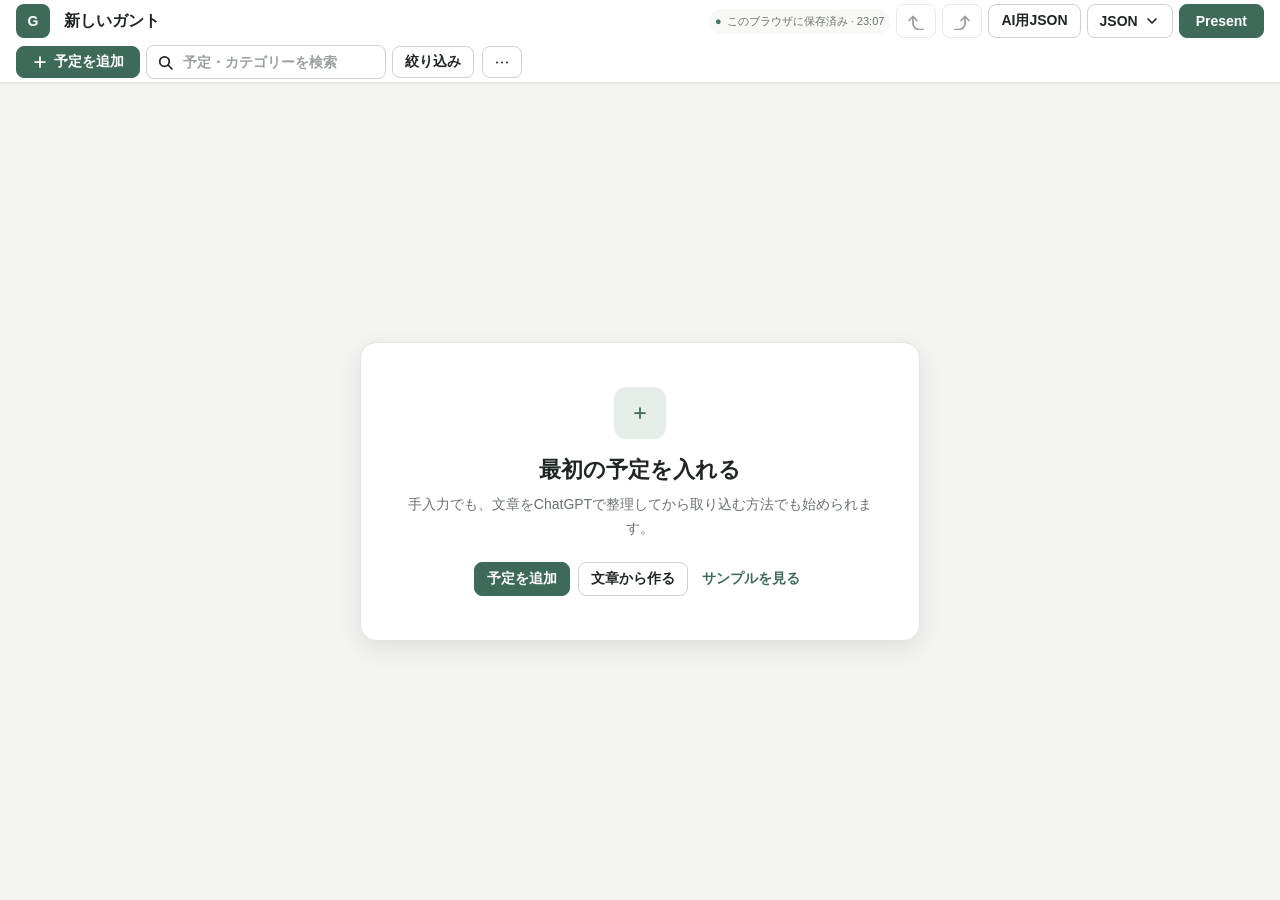
==== commit 16019255: "feat: まとめてカード・バー名の位置・モバイルのツールバーを整える - Shift+クリックで2件以上選ぶと、日付・カテゴリー・完了・削除を一括で行うカードが開く(#ux-selection-ba" ====
--- a/index.html
+++ b/index.html
@@ -13,22 +13,22 @@
   <link rel="stylesheet" href="assets/v7-overview-density.css?v=20260918-density4">
   <link rel="stylesheet" href="assets/v9-macro-overview.css?v=20260918-macro6">
   <link rel="stylesheet" href="assets/v10-macro-detail-lens.css?v=20260914-lens1">
-  <link rel="stylesheet" href="assets/v11-project-surface.css?v=20260918-surface4">
+  <link rel="stylesheet" href="assets/v11-project-surface.css?v=20260919-card1">
   <link rel="stylesheet" href="assets/v12-time-compass.css?v=20260918-window1">
-  <link rel="stylesheet" href="assets/v13-sage-polish.css?v=20260918-sage5">
+  <link rel="stylesheet" href="assets/v13-sage-polish.css?v=20260919-card1">
   <link rel="stylesheet" href="assets/v14-task-card.css?v=20260919-card1">
 </head>
 <body>
   <div id="app" class="app-root"><div class="boot-state">読み込み中…</div></div>
-  <script src="src/v5/classic/01.js?v=20260918-v6"></script>
-  <script src="src/v5/classic/02.js?v=20260918-v6"></script>
+  <script src="src/v5/classic/01.js?v=20260919-card1"></script>
+  <script src="src/v5/classic/02.js?v=20260919-card1"></script>
   <script src="src/v5/classic/03.js?v=20260918-v6"></script>
   <script src="src/v5/classic/04.js?v=20260918-v6"></script>
-  <script src="src/v5/classic/05.js?v=20260918-v6"></script>
+  <script src="src/v5/classic/05.js?v=20260919-card1"></script>
   <script src="src/v5/classic/06.js?v=20260919-card1"></script>
-  <script src="src/v5/classic/07.js?v=20260918-v6"></script>
+  <script src="src/v5/classic/07.js?v=20260919-card1"></script>
   <script src="src/v5/classic/08.js?v=20260919-card1"></script>
-  <script src="src/v5/classic/09.js?v=20260918-v6"></script>
+  <script src="src/v5/classic/09.js?v=20260919-card1"></script>
   <script src="src/v5/classic/10.js?v=20260919-card1"></script>
   <script src="src/v5/classic/11-ux-workspace.js?v=20260919-card1"></script>
   <script src="src/v5/classic/12-overflow-history.js?v=20260913-ux1"></script>
@@ -38,7 +38,7 @@
   <script src="src/v5/classic/17-project-surface.js?v=20260918-surface4"></script>
   <script src="src/v5/classic/18-time-compass.js?v=20260918-window1"></script>
   <script src="src/v5/classic/19-ui-polish.js?v=20260914-sage3"></script>
-  <script src="src/v5/classic/20-quiet-coach.js?v=20260918-coach3"></script>
+  <script src="src/v5/classic/20-quiet-coach.js?v=20260919-card1"></script>
   <script src="src/v5/classic/21-task-card.js?v=20260919-card1"></script>
 </body>
 </html>
--- a/assets/v6-workspace-ux.css
+++ b/assets/v6-workspace-ux.css
@@ -27,8 +27,6 @@
 .ux-zoom button { width: 36px; border: 0; border-right: 1px solid var(--line); background: #fff; font-size: 19px; line-height: 1; }
 .ux-zoom button:last-child { border-right: 0; }
 .ux-zoom button:hover { background: var(--surface-hover); }
-.ux-selection-badge { align-items: center; height: 28px; padding: 0 9px; border-radius: 999px; background: #eef0ff; color: #2d3bb8; font-size: 11px; font-weight: 800; }
-.ux-selection-badge:not([hidden]) { display: inline-flex; }
 .ux-more-wrap { margin-left: 2px; }
 .modal-foot .link-button.danger { margin-right: auto; }
 .draft-banner-actions { display: flex; gap: 8px; margin-left: auto; }
@@ -125,7 +123,9 @@
   .workspace.mode-split .task-row { grid-template-columns: 30px minmax(120px,1fr) 78px 0 0 32px; }
 }
 
+.ux-mobile-only { display: none !important; }
 @media (max-width: 767px) {
+  .ux-mobile-only { display: grid !important; }
   html, body, .app-root, .app-shell { max-width: 100vw; overflow-x: hidden; }
   .topbar { min-height: 54px; width: 100%; min-width: 0; }
   .brand-area { min-width: 0; flex: 1 1 auto; }
@@ -137,11 +137,16 @@
   .top-actions > .menu-wrap .button { padding-inline: 8px; }
   .ux-present-button { min-height: 44px; padding-inline: 9px; }
   .toolbar { min-height: 52px; max-width: 100vw; }
-  .ux-view-controls { order: 2; }
-  .ux-view-controls > [data-action="fit"] { min-height: 44px; }
-  .ux-zoom { height: 44px; }
-  .ux-zoom button { width: 44px; }
-  .ux-more-wrap { order: 3; }
+  /* モバイルのツールバー: 1段目は主要4操作、2段目は時間の窓。横スクロールで隠れる操作を作らない */
+  .toolbar { flex-wrap: wrap; overflow: visible; row-gap: 6px; }
+  .toolbar > .search-box, .toolbar > .toolbar-spacer, #ux-view-controls { display: none !important; }
+  .toolbar > .add-button { order: 1; flex: 1 1 auto; min-width: 0; }
+  .toolbar > [data-action="filter"] { order: 2; }
+  .toolbar > #mode-switch { order: 3; padding: 0; border: 0; background: transparent; }
+  .toolbar > #mode-switch button { min-width: 64px; border: 1px solid var(--line-strong); background: var(--surface); }
+  .toolbar > #mode-switch button.is-active { display: none; }
+  .toolbar > .ux-more-wrap { order: 4; margin-left: 0; }
+  .toolbar > #project-ribbon { order: 5; flex: 1 0 100%; width: 100%; max-width: none; }
   .ux-more-wrap > .icon-button { min-height: 44px; width: 44px; }
   body.is-present-mode .mobile-timeline-labels { flex-basis: 112px; width: 112px; }
   .ux-resize-handle { width: 12px; opacity: .5; }
--- a/assets/v11-project-surface.css
+++ b/assets/v11-project-surface.css
@@ -45,7 +45,6 @@
   width: 28px;
   font-size: 16px;
 }
-.project-ribbon-nav .ux-selection-badge { height: 26px; }
 
 /* Semantic levels are internal: the surface changes meaning without adding mode chrome. */
 body[data-surface-level="plan"] .workspace.mode-split .task-bar > span { opacity: .2; }
--- a/assets/v13-sage-polish.css
+++ b/assets/v13-sage-polish.css
@@ -96,7 +96,7 @@
 input[type="checkbox"] { accent-color: var(--primary); }
 
 .search-box { background: var(--surface); }
-.count-badge, .ux-selection-badge { background: var(--primary-soft); color: var(--primary-ink); }
+.count-badge { background: var(--primary-soft); color: var(--primary-ink); }
 .segmented { border-color: var(--line); border-radius: var(--radius-md); background: var(--surface-subtle); }
 .segmented button { border-radius: var(--radius-sm); color: var(--muted); font-weight: 600; }
 .segmented button.is-active { background: var(--surface); color: var(--ink); box-shadow: var(--shadow-sm); }
--- a/assets/v14-task-card.css
+++ b/assets/v14-task-card.css
@@ -81,3 +81,30 @@
 
 .task-bar:focus-visible, .milestone:focus-visible, #timeline-scroll:focus-visible { outline: 2px solid var(--focus); outline-offset: 2px; }
 .task-bar:focus-visible, .milestone:focus-visible { z-index: 8; }
+
+/* ドラッグ中だけ出る、置く前の結果 */
+.ux-drag-readout { position: fixed; z-index: 400; padding: 5px 9px; border-radius: var(--radius-md); background: var(--ink); color: var(--on-primary); box-shadow: var(--shadow-md); font-size: 12px; font-weight: 700; font-variant-numeric: tabular-nums; white-space: nowrap; pointer-events: none; }
+.ux-drag-readout.is-warning { background: var(--warning-soft); color: var(--warning); box-shadow: 0 0 0 1px var(--warning), var(--shadow-md); }
+.time-compass-milestone.is-alert > i { background: var(--warning); box-shadow: 0 0 0 3px var(--warning-soft), 0 0 0 4px var(--warning); }
+
+/* 選択中の予定の期間(時間の窓) */
+.ribbon-selected-span { position: absolute; top: 0; bottom: 0; min-width: 3px; border-radius: 2px; background: var(--primary); opacity: .35; pointer-events: none; }
+
+/* 名前がバーに入らないとき、バーの右外に出す */
+.ux-bar-name-out { position: absolute; left: 100%; top: 50%; margin-left: 6px; transform: translateY(-50%); color: var(--ink); font-size: 11px; font-weight: 700; white-space: nowrap; pointer-events: none; }
+.workspace.ux-row-compact .ux-bar-name-out,
+.workspace[data-semantic-zoom="macro"] .ux-bar-name-out { display: none; }
+
+/* まとめてカード */
+.task-card-title { flex: 1 1 auto; padding-left: 4px; font-size: 14px; }
+.task-card-pair { display: inline-flex; gap: 6px; flex: 1 1 auto; }
+.task-card-pair button { flex: 1 1 0; height: 30px; padding: 0 8px; border: 1px solid var(--line-strong); border-radius: var(--radius-sm); background: var(--surface); color: var(--ink); font: inherit; font-size: 12px; font-weight: 650; cursor: pointer; white-space: nowrap; }
+.task-card-pair button:hover { background: var(--surface-hover); }
+@media (max-width: 767px) {
+  .task-card-pair button { height: 44px; }
+}
+
+/* モバイルのツールバー: v11 が空きスペーサーを出すため、ここで最終的に消す */
+@media (max-width: 767px) {
+  .toolbar > .toolbar-spacer { display: none !important; }
+}
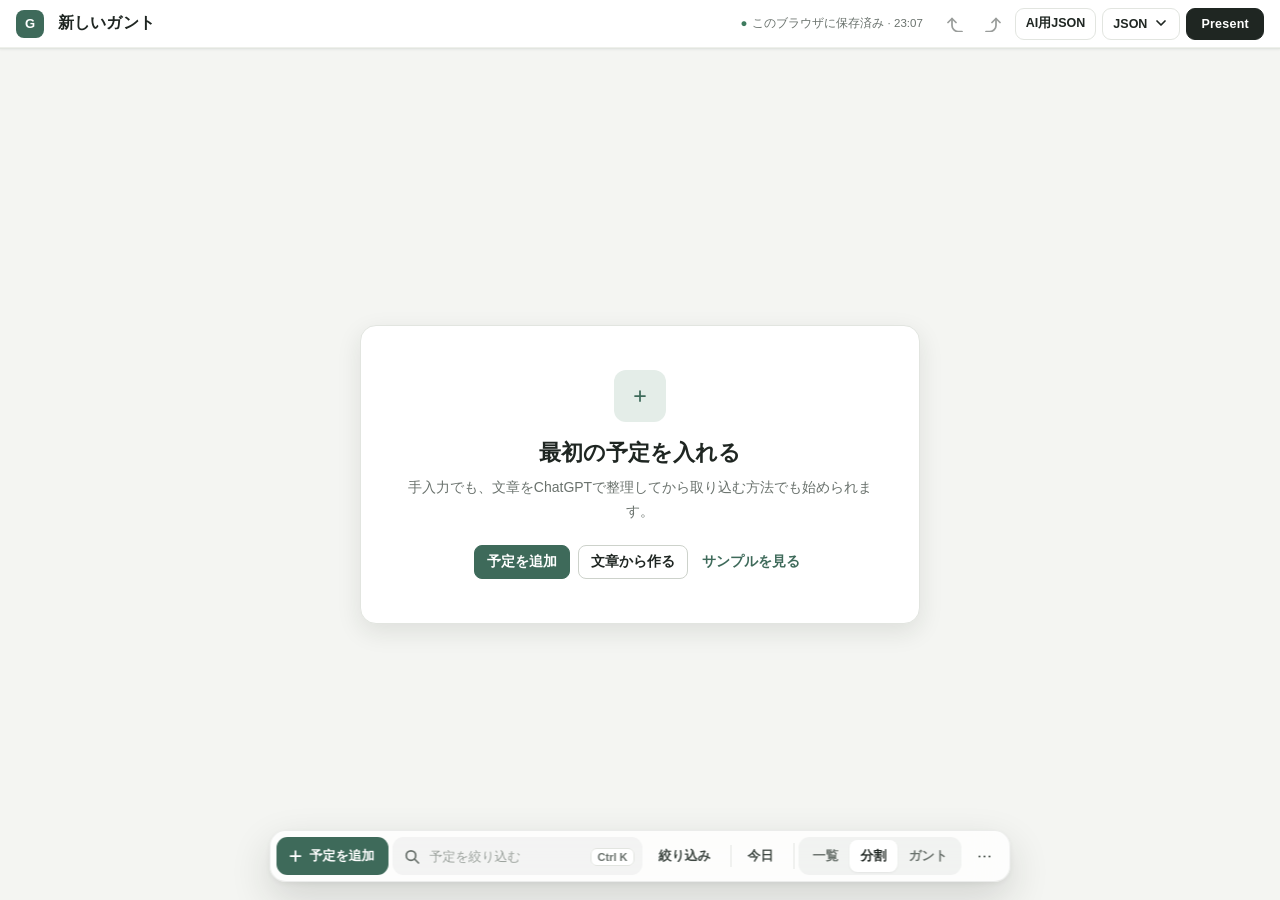
==== commit f533cf51: "feat: 時間が見える画面へ(段階1・2: 型を整え、いまを描き、道具を手元へ) - 見た目の型: いまの朱、カテゴリー8色(過ぎた時間の色を追加)、システムフォント一本化、8〜10pxの文字を廃止" ====
--- a/index.html
+++ b/index.html
@@ -7,38 +7,40 @@
   <meta name="theme-color" content="#ffffff">
   <title>Gantt Desk</title>
   <link rel="icon" href="assets/favicon.svg?v=20260910-v5" type="image/svg+xml">
-  <link rel="stylesheet" href="assets/v5-base.css?v=20260918-base2">
-  <link rel="stylesheet" href="assets/v5-responsive.css?v=20260919-card1">
-  <link rel="stylesheet" href="assets/v6-workspace-ux.css?v=20260919-card1">
-  <link rel="stylesheet" href="assets/v7-overview-density.css?v=20260918-density4">
-  <link rel="stylesheet" href="assets/v9-macro-overview.css?v=20260918-macro6">
-  <link rel="stylesheet" href="assets/v10-macro-detail-lens.css?v=20260914-lens1">
-  <link rel="stylesheet" href="assets/v11-project-surface.css?v=20260919-card1">
-  <link rel="stylesheet" href="assets/v12-time-compass.css?v=20260918-window1">
-  <link rel="stylesheet" href="assets/v13-sage-polish.css?v=20260919-card1">
-  <link rel="stylesheet" href="assets/v14-task-card.css?v=20260919-card1">
+  <link rel="stylesheet" href="assets/v5-base.css?v=20260921-desk1">
+  <link rel="stylesheet" href="assets/v5-responsive.css?v=20260921-desk1">
+  <link rel="stylesheet" href="assets/v6-workspace-ux.css?v=20260921-desk1">
+  <link rel="stylesheet" href="assets/v7-overview-density.css?v=20260921-desk1">
+  <link rel="stylesheet" href="assets/v9-macro-overview.css?v=20260921-desk1">
+  <link rel="stylesheet" href="assets/v10-macro-detail-lens.css?v=20260921-desk1">
+  <link rel="stylesheet" href="assets/v11-project-surface.css?v=20260921-desk1">
+  <link rel="stylesheet" href="assets/v12-time-compass.css?v=20260921-desk1">
+  <link rel="stylesheet" href="assets/v13-sage-polish.css?v=20260921-desk1">
+  <link rel="stylesheet" href="assets/v14-task-card.css?v=20260921-desk1">
+  <link rel="stylesheet" href="assets/v15-now-desk.css?v=20260921-desk1">
 </head>
 <body>
   <div id="app" class="app-root"><div class="boot-state">読み込み中…</div></div>
-  <script src="src/v5/classic/01.js?v=20260919-card1"></script>
-  <script src="src/v5/classic/02.js?v=20260919-card1"></script>
+  <script src="src/v5/classic/01.js?v=20260921-desk1"></script>
+  <script src="src/v5/classic/02.js?v=20260921-desk1"></script>
   <script src="src/v5/classic/03.js?v=20260918-v6"></script>
   <script src="src/v5/classic/04.js?v=20260918-v6"></script>
-  <script src="src/v5/classic/05.js?v=20260919-card1"></script>
-  <script src="src/v5/classic/06.js?v=20260919-card1"></script>
+  <script src="src/v5/classic/05.js?v=20260921-desk1"></script>
+  <script src="src/v5/classic/06.js?v=20260921-desk1"></script>
   <script src="src/v5/classic/07.js?v=20260919-card1"></script>
-  <script src="src/v5/classic/08.js?v=20260919-card1"></script>
+  <script src="src/v5/classic/08.js?v=20260921-desk1"></script>
   <script src="src/v5/classic/09.js?v=20260919-card1"></script>
-  <script src="src/v5/classic/10.js?v=20260919-card1"></script>
-  <script src="src/v5/classic/11-ux-workspace.js?v=20260919-card1"></script>
+  <script src="src/v5/classic/10.js?v=20260921-desk1"></script>
+  <script src="src/v5/classic/11-ux-workspace.js?v=20260921-desk1"></script>
   <script src="src/v5/classic/12-overflow-history.js?v=20260913-ux1"></script>
-  <script src="src/v5/classic/13-overview-density.js?v=20260919-card1"></script>
-  <script src="src/v5/classic/15-macro-overview.js?v=20260918-macro4"></script>
+  <script src="src/v5/classic/13-overview-density.js?v=20260921-desk1"></script>
+  <script src="src/v5/classic/15-macro-overview.js?v=20260921-desk1"></script>
   <script src="src/v5/classic/16-macro-detail-lens.js?v=20260919-card1"></script>
-  <script src="src/v5/classic/17-project-surface.js?v=20260918-surface4"></script>
-  <script src="src/v5/classic/18-time-compass.js?v=20260918-window1"></script>
-  <script src="src/v5/classic/19-ui-polish.js?v=20260914-sage3"></script>
+  <script src="src/v5/classic/17-project-surface.js?v=20260921-desk1"></script>
+  <script src="src/v5/classic/18-time-compass.js?v=20260921-desk1"></script>
+  <script src="src/v5/classic/19-ui-polish.js?v=20260921-desk1"></script>
   <script src="src/v5/classic/20-quiet-coach.js?v=20260919-card1"></script>
-  <script src="src/v5/classic/21-task-card.js?v=20260919-card1"></script>
+  <script src="src/v5/classic/21-task-card.js?v=20260921-desk1"></script>
+  <script src="src/v5/classic/22-command-palette.js?v=20260921-desk1"></script>
 </body>
 </html>
--- a/assets/v5-base.css
+++ b/assets/v5-base.css
@@ -13,7 +13,7 @@
   --focus: #7f8cff;
   --shadow: 0 18px 50px rgba(29, 41, 57, .16);
   --header-h: 105px;
-  font-family: Inter, ui-sans-serif, -apple-system, BlinkMacSystemFont, "Segoe UI", "Hiragino Sans", "Yu Gothic", Meiryo, sans-serif;
+  font-family: var(--font-ui);
   font-size: 14px;
   background: var(--surface-soft);
   color: var(--ink);
@@ -27,21 +27,19 @@
 button:disabled { cursor: not-allowed; opacity: .45; }
 button:focus-visible, input:focus-visible, textarea:focus-visible, select:focus-visible, [tabindex]:focus-visible { outline: 3px solid color-mix(in srgb, var(--focus) 42%, transparent); outline-offset: 1px; }
 
-.app-shell { height: 100dvh; display: grid; grid-template-rows: auto 1fr; min-width: 0; }
+.app-shell { height: 100dvh; display: grid; grid-template-columns: minmax(0, 1fr); grid-template-rows: auto 1fr; min-width: 0; }
 .app-header { position: relative; z-index: 20; background: var(--surface); border-bottom: 1px solid var(--line); }
-.topbar { min-height: 56px; display: flex; align-items: center; gap: 16px; padding: 8px 16px; }
+.topbar { height: 48px; display: flex; align-items: center; gap: 12px; padding: 0 16px; border-bottom: 1px solid var(--line-soft); }
 .brand-area { min-width: 0; display: flex; align-items: center; gap: 10px; flex: 1; }
-.app-mark { width: 34px; height: 34px; flex: 0 0 34px; border: 0; border-radius: 10px; background: #101828; color: #fff; font-weight: 800; }
-.project-title-button { min-width: 0; max-width: min(560px, 55vw); overflow: hidden; text-overflow: ellipsis; white-space: nowrap; border: 0; background: transparent; padding: 6px 4px; font-size: 17px; font-weight: 760; text-align: left; }
+.project-meta { min-width: 0; overflow: hidden; text-overflow: ellipsis; white-space: nowrap; color: var(--muted); font-size: 12px; font-variant-numeric: tabular-nums; }
+.app-mark { width: 28px; height: 28px; flex: 0 0 28px; border: 0; border-radius: 8px; background: #101828; color: #fff; font-size: 13px; font-weight: 700; }
+.project-title-button { min-width: 0; max-width: min(560px, 40vw); overflow: hidden; text-overflow: ellipsis; white-space: nowrap; border: 0; background: transparent; padding: 6px 4px; font-size: 16px; font-weight: 700; letter-spacing: .01em; text-align: left; }
 .top-actions { display: flex; align-items: center; gap: 6px; }
-.save-pill { border: 0; border-radius: 999px; padding: 7px 10px; background: #f2f4f7; color: #475467; font-size: 12px; white-space: nowrap; }
+.save-pill { border: 0; border-radius: 999px; padding: 5px 6px; background: transparent; color: var(--muted); font-size: 11.5px; white-space: nowrap; }
 .save-pill[data-state="saving"]::before { content: "●"; margin-right: 5px; color: #667085; }
 .save-pill[data-state="saved"]::before { content: "●"; margin-right: 5px; color: #039855; }
 .save-pill[data-state="error"], .save-pill[data-state="conflict"] { background: #fff1f0; color: var(--danger); }
 
-.toolbar { min-height: 48px; display: flex; align-items: center; gap: 8px; padding: 6px 16px 10px; overflow-x: auto; scrollbar-width: none; }
-.toolbar::-webkit-scrollbar { display: none; }
-.toolbar-spacer { flex: 1; min-width: 8px; }
 .button, .icon-button { min-height: 38px; border-radius: 9px; border: 1px solid var(--line-strong); background: var(--surface); padding: 0 12px; display: inline-flex; align-items: center; justify-content: center; gap: 6px; white-space: nowrap; font-weight: 650; }
 .icon-button { width: 40px; padding: 0; font-size: 17px; }
 .button-primary { background: var(--primary); border-color: var(--primary); color: #fff; }
@@ -66,7 +64,6 @@
 .popup-menu button:hover { background: var(--surface-hover); }
 .popup-menu small { color: var(--muted); }
 
-.condition-bar { min-height: 35px; display: flex; align-items: center; flex-wrap: wrap; gap: 6px; padding: 5px 16px 9px; border-top: 1px solid #f0f2f5; }
 .result-count, .condition-chip, .view-notice { color: #667085; font-size: 12px; }
 .condition-chip { display: inline-flex; align-items: center; height: 22px; padding-inline: 9px; border: 0; border-radius: 999px; background: #fafbfc; font-size: 11px; }
 .pending-link { border: 0; border-radius: 999px; background: #fff5e8; color: #a15c00; padding: 5px 9px; font-weight: 700; }
@@ -82,26 +79,42 @@
 .empty-state p { margin: 0 0 22px; color: var(--muted); line-height: 1.65; }
 .empty-actions { display: flex; justify-content: center; align-items: center; flex-wrap: wrap; gap: 8px; }
 
-.task-panel { flex: 0 0 var(--list-width, 480px); width: var(--list-width, 480px); min-width: 0; display: grid; grid-template-rows: 38px 1fr; border-right: 1px solid var(--line); background: #fff; }
-.task-head, .task-row { display: grid; grid-template-columns: 34px minmax(135px, 1fr) minmax(88px, .7fr) 108px 108px 36px; align-items: center; }
-.task-head { height: 38px; padding-inline: 8px; background: #fafbfc; border-bottom: 1px solid var(--line); color: var(--muted); font-size: 11px; font-weight: 700; text-transform: uppercase; letter-spacing: .02em; }
-.task-scroll { overflow: auto; min-height: 0; }
+.task-panel { flex: 0 0 var(--list-width, 480px); width: var(--list-width, 480px); min-width: 0; display: grid; grid-template-rows: var(--head, 44px) 1fr; border-right: 1px solid var(--line); background: #fff; }
+.task-head, .task-row { display: grid; grid-template-columns: 44px minmax(220px, 1.4fr) 120px minmax(160px, 1fr) 104px 104px 56px 96px 36px; align-items: center; }
+.task-head { height: var(--head, 44px); padding-inline: 8px; background: var(--surface-subtle); border-bottom: 1px solid var(--line); color: var(--muted); font-size: 12px; font-weight: 700; }
+.task-scroll { overflow: auto; min-height: 0; padding-bottom: var(--dock-reserve, 0px); }
 .task-row { height: var(--row-height); min-height: 36px; padding-inline: 8px; border-bottom: 1px solid #eef1f5; font-size: var(--text-size); transition: background .12s ease; }
 .task-row:hover { background: #fafbff; }
 .task-row.is-selected { background: #eef0ff; box-shadow: inset 3px 0 0 var(--primary); }
-.task-row.is-completed .inline-name { color: #98a2b3; text-decoration: line-through; }
+.task-row.is-completed .inline-name { color: var(--muted); }
 .task-row.is-hidden-task { opacity: .55; }
 .complete-cell { display: grid; place-items: center; }
-.complete-cell input { width: 17px; height: 17px; accent-color: var(--primary); }
+.task-row { position: relative; }
+.task-row::before { content: ""; position: absolute; left: 0; top: 6px; bottom: 6px; width: 3px; border-radius: 0 3px 3px 0; background: var(--c-mid, transparent); }
+.complete-cell input { appearance: none; width: 15px; height: 15px; margin: 0; display: grid; place-content: center; border: 1.5px solid var(--faint); border-radius: 50%; background: var(--surface); cursor: pointer; }
+.complete-cell input:checked { border-color: var(--primary); background: var(--primary); }
+.complete-cell input:checked::after { content: ""; width: 7px; height: 4px; margin-top: -2px; border: 1.7px solid #fff; border-top: 0; border-right: 0; transform: rotate(-45deg); }
 .inline-name, .date-cell input { width: 100%; min-width: 0; border: 1px solid transparent; border-radius: 6px; background: transparent; padding: 5px 6px; }
 .inline-name:hover, .date-cell input:hover { border-color: var(--line); background: #fff; }
 .inline-name:focus, .date-cell input:focus { background: #fff; border-color: var(--focus); }
 .category-cell { min-width: 0; display: flex; align-items: center; gap: 6px; padding-inline: 5px; overflow: hidden; }
 .category-cell span:last-child { overflow: hidden; white-space: nowrap; text-overflow: ellipsis; }
-.category-dot { width: 9px; height: 9px; flex: 0 0 9px; border-radius: 50%; background: #98a2b3; }
+.category-dot { width: 9px; height: 9px; flex: 0 0 9px; border-radius: 50%; background: var(--faint); }
 .date-cell { min-width: 0; padding-inline: 2px; }
 .date-cell input { font-size: 12px; padding-inline: 3px; }
-.single-day { display: block; text-align: center; color: #98a2b3; }
+.single-day { display: block; text-align: center; color: var(--faint); }
+.span-cell { min-width: 0; padding-right: 18px; }
+.mini-span { position: relative; display: block; height: 6px; border-radius: 3px; background: var(--line-soft); }
+.mini-span i { position: absolute; top: 0; bottom: 0; border-radius: 3px; background: var(--c-mid); }
+.mini-span b { position: absolute; top: -4px; bottom: -4px; width: 2px; margin-left: -1px; border-radius: 1px; background: var(--now); }
+.task-row.is-completed .mini-span i { background: var(--faint); }
+.days-cell { color: var(--ink-2); font-size: 12px; font-variant-numeric: tabular-nums; white-space: nowrap; }
+.days-range { display: none; }
+.state-cell { justify-self: start; padding: 3px 9px; border-radius: 999px; font-size: 11px; font-weight: 700; white-space: nowrap; }
+.state-cell.is-late { background: var(--now-soft); color: var(--now); }
+.state-cell.is-active { background: var(--primary-soft); color: var(--primary-ink); }
+.state-cell.is-upcoming { background: var(--surface-subtle); color: var(--muted); box-shadow: inset 0 0 0 1px var(--line); }
+.state-cell.is-done { color: var(--faint); }
 .row-menu-button { width: 32px; height: 32px; border: 0; background: transparent; border-radius: 7px; color: #667085; }
 .row-menu-button:hover { background: #e9edf5; }
 .zero-result { padding: 30px 18px; display: grid; justify-items: start; gap: 8px; color: var(--muted); }
@@ -111,15 +124,7 @@
 .timeline-panel { min-width: 0; flex: 1; display: flex; background: #fff; overflow: hidden; }
 .timeline-scroll { min-width: 0; flex: 1; overflow: auto; position: relative; }
 .timeline-inner { min-height: 100%; position: relative; }
-.timeline-head { height: 38px; display: flex; position: sticky; top: 0; z-index: 8; background: #fafbfc; border-bottom: 1px solid var(--line); }
-.timeline-head-cell { flex: 0 0 auto; height: 38px; display: flex; align-items: center; justify-content: flex-start; padding-left: 2px; border-right: 1px solid rgba(228,232,240,.65); color: #667085; font-size: 10px; overflow: visible; white-space: nowrap; }
-.timeline-head-cell.is-weekend { background: rgba(152,162,179,.05); }
-.timeline-body { position: relative; min-height: calc(100% - 38px); background-image: repeating-linear-gradient(to right, transparent 0, transparent calc(var(--day-width) - 1px), rgba(228,232,240,.72) calc(var(--day-width) - 1px), rgba(228,232,240,.72) var(--day-width)); }
+.timeline-head { position: sticky; top: 0; z-index: 8; height: var(--head, 44px); border-bottom: 1px solid var(--line); background: var(--surface-subtle); }
+.timeline-body { position: relative; min-height: calc(100% - var(--head, 44px)); padding-bottom: var(--dock-reserve, 0px); }
 .timeline-row { position: relative; height: var(--row-height); border-bottom: 1px solid rgba(228,232,240,.72); }
 .timeline-row.is-selected { background: rgba(54,71,215,.07); }
-.today-line { position: absolute; top: 0; bottom: 0; width: 2px; background: #e5484d; z-index: 5; pointer-events: none; }
-.today-line span { position: sticky; top: 1px; transform: translateX(-50%); display: inline-block; padding: 2px 4px; background: #fff0f0; color: #b42318; border-radius: 4px; font-size: 9px; white-space: nowrap; }
-.task-bar { position: absolute; top: 50%; transform: translateY(-50%); height: min(26px, calc(var(--row-height) - 12px)); min-width: 6px; border: 1px solid rgba(16,24,40,.12); border-radius: 6px; padding: 0 7px; overflow: hidden; white-space: nowrap; text-overflow: ellipsis; text-align: left; font-size: 11px; font-weight: 700; box-shadow: 0 1px 2px rgba(16,24,40,.08); }
-.task-bar.is-completed { opacity: .5; }
-.milestone { position: absolute; top: 50%; width: 15px; height: 15px; transform: translate(-50%, -50%) rotate(45deg); border: 1px solid rgba(16,24,40,.18); border-radius: 2px; padding: 0; box-shadow: 0 1px 2px rgba(16,24,40,.1); }
-.color-slate { background-color: #cbd5e1; color: #344054; }
--- a/assets/v5-responsive.css
+++ b/assets/v5-responsive.css
@@ -1,16 +1,11 @@
-.color-indigo { background-color: #c7d2fe; color: #2636a4; }
-.color-emerald { background-color: #a7f3d0; color: #176b4a; }
-.color-amber { background-color: #fde68a; color: #7a4a00; }
-.color-rose { background-color: #fecdd3; color: #8a2840; }
-.color-violet { background-color: #ddd6fe; color: #5940a9; }
-.color-cyan { background-color: #a5f3fc; color: #155e75; }
-.color-orange { background-color: #fed7aa; color: #9a3412; }
-.category-dot.color-slate, .category-dot.color-indigo, .category-dot.color-emerald, .category-dot.color-amber, .category-dot.color-rose, .category-dot.color-violet, .category-dot.color-cyan, .category-dot.color-orange { color: transparent; }
 
-.mobile-timeline-labels { display: none; flex: 0 0 128px; width: 128px; border-right: 1px solid var(--line); background: #fff; }
-.mobile-label-head { height: 38px; display: flex; align-items: center; padding: 0 10px; background: #fafbfc; border-bottom: 1px solid var(--line); color: var(--muted); font-size: 11px; font-weight: 700; }
-.mobile-label-scroll { overflow-y: auto; scrollbar-width: none; }
+.mobile-timeline-labels { display: none; flex: 0 0 104px; width: 104px; border-right: 1px solid var(--line); background: #fff; }
+.mobile-label-head { height: var(--head, 44px); display: flex; align-items: center; padding: 0 10px; background: var(--surface-subtle); border-bottom: 1px solid var(--line); color: var(--muted); font-size: 12px; font-weight: 700; }
+.mobile-label-scroll { overflow-y: auto; scrollbar-width: none; padding-bottom: var(--dock-reserve, 0px); }
 .mobile-label-scroll::-webkit-scrollbar { display: none; }
+.mobile-label-head b, .task-head .h-name b { margin-left: 6px; color: var(--ink); }
+.mobile-timeline-label { position: relative; }
+.mobile-timeline-label::before { content: ""; position: absolute; left: 0; top: 6px; bottom: 6px; width: 3px; border-radius: 0 3px 3px 0; background: var(--c-mid); }
 .mobile-timeline-label { width: 100%; height: var(--row-height); display: flex; align-items: center; border: 0; border-bottom: 1px solid var(--line); background: #fff; padding: 0 0 0 8px; overflow: hidden; font-size: 12px; }
 .mobile-label-name { flex: 1 1 auto; min-width: 0; height: 100%; padding: 0; border: 0; background: transparent; overflow: hidden; text-overflow: ellipsis; white-space: nowrap; text-align: left; font: inherit; color: inherit; }
 .mobile-timeline-label .row-menu-button { flex: 0 0 36px; width: 36px; height: 100%; }
@@ -22,7 +17,7 @@
 .modal-card.modal-wide { width: min(1040px, 100%); }
 .modal-head { min-height: 70px; display: flex; align-items: center; justify-content: space-between; gap: 12px; padding: 15px 18px; border-bottom: 1px solid var(--line); }
 .modal-head h2 { margin: 1px 0 0; font-size: 19px; }
-.eyebrow { margin: 0; font-size: 10px; font-weight: 800; letter-spacing: .12em; color: #667085; }
+.eyebrow { margin: 0; font-size: 11px; font-weight: 800; letter-spacing: .12em; color: #667085; }
 .modal-body { min-height: 0; overflow: auto; padding: 18px; }
 .modal-foot { min-height: 62px; display: flex; align-items: center; justify-content: flex-end; gap: 8px; padding: 12px 18px; border-top: 1px solid var(--line); background: #fafbfc; }
 
@@ -31,7 +26,7 @@
 .form-grid.three { grid-template-columns: repeat(3, minmax(0, 1fr)); }
 .field { display: grid; gap: 6px; margin-bottom: 12px; }
 .field > span { font-weight: 700; font-size: 12px; }
-.field b { color: var(--danger); font-size: 10px; }
+.field b { color: var(--danger); font-size: 11px; }
 .field input, .field select, .field textarea, .code-area, .category-setting-row input, .category-setting-row select { width: 100%; border: 1px solid var(--line-strong); border-radius: 8px; background: #fff; padding: 9px 10px; }
 .field textarea, .code-area { resize: vertical; line-height: 1.55; }
 .field small { color: var(--muted); }
@@ -71,7 +66,7 @@
 .validation-ok > strong { color: #027a48; }
 .validation-ok dl { display: grid; grid-template-columns: repeat(2, minmax(0, 1fr)); gap: 8px; }
 .validation-ok dl div { padding: 8px; border-radius: 8px; background: #fff; border: 1px solid var(--line); }
-.validation-ok dt { color: var(--muted); font-size: 10px; }
+.validation-ok dt { color: var(--muted); font-size: 11px; }
 .validation-ok dd { margin: 3px 0 0; font-weight: 800; }
 .import-preview-list { display: grid; gap: 6px; max-height: 220px; overflow: auto; margin: 12px 0; }
 .import-preview-list > div { display: grid; gap: 2px; padding: 8px; background: #fff; border: 1px solid var(--line); border-radius: 7px; }
@@ -104,41 +99,42 @@
 @media (max-width: 1199px) {
   .project-title-button { max-width: 35vw; }
   .save-pill { max-width: 170px; overflow: hidden; text-overflow: ellipsis; }
-  .task-head, .task-row { grid-template-columns: 32px minmax(130px, 1fr) 86px 102px 102px 34px; }
+  .span-cell, .h-span { display: none; }
+  .task-head, .task-row { grid-template-columns: 40px minmax(150px, 1.4fr) 100px 96px 96px 52px 88px 36px; }
   .category-cell { font-size: 12px; }
 }
 
 @media (max-width: 767px) {
-  :root { --header-h: 124px; }
   body { overflow: hidden; }
-  .topbar { padding: 7px 10px; gap: 7px; }
-  .app-mark { width: 44px; height: 44px; flex-basis: 44px; }
+  .topbar { padding: 0 10px; gap: 8px; }
+  .app-mark { width: 40px; height: 40px; flex-basis: 40px; }
   .project-title-button { max-width: 34vw; min-height: 44px; font-size: 15px; }
-  .save-pill { display: none; }
+  .save-pill, .project-meta { display: none; }
   .top-actions { gap: 3px; }
   .top-actions .icon-button { width: 44px; min-height: 44px; }
   .top-actions .button { min-height: 44px; padding-inline: 10px; }
-  .toolbar { padding: 5px 10px 9px; gap: 6px; }
-  .toolbar .button, .toolbar .icon-button, .toolbar .segmented button { min-height: 44px; }
-  .toolbar-spacer { display: none; }
-  .add-button { order: 0; }
-  .search-box { order: 1; width: 170px; flex: 0 0 170px; height: 44px; }
-  .toolbar [data-action="today"], .toolbar [data-action="fit"], #scale-switch, #mode-switch, .toolbar [data-action="display-settings"] { order: 2; }
   .popup-menu button { min-height: 44px; }
-  .condition-bar { padding-inline: 10px; max-height: 72px; overflow-y: auto; }
-  .view-notice { margin-left: 0; width: 100%; }
   .workspace { --text-size: 14px !important; }
   .workspace.mode-list .task-panel { width: 100%; flex-basis: 100%; border-right: 0; }
   .task-head { display: none; }
   .task-panel { grid-template-rows: 1fr; }
-  .task-row { height: auto; min-height: 74px; grid-template-columns: 44px minmax(0, 1fr) 44px; grid-template-rows: 36px 30px; padding: 5px 8px; }
-  .complete-cell { grid-column: 1; grid-row: 1 / span 2; align-self: stretch; }
-  .name-cell { grid-column: 2; grid-row: 1; }
-  .row-menu-button { grid-column: 3; grid-row: 1; width: 44px; height: 44px; }
-  .category-cell { grid-column: 2; grid-row: 2; font-size: 11px; }
-  .date-cell { grid-row: 2; display: none; }
-  .mobile-timeline-labels { display: grid; grid-template-rows: 38px 1fr; }
+  /* 1行が1枚の札: 名前と状態 / カテゴリー・期間・日数 / 小さなガント */
+  .task-row { height: auto; min-height: 74px; grid-template-columns: 44px auto minmax(0, 1fr) auto 44px; grid-template-rows: 24px 18px 6px; row-gap: 5px; padding: 8px 4px 9px 6px; }
+  .complete-cell { grid-column: 1; grid-row: 1 / span 3; align-self: stretch; }
+  .name-cell { grid-column: 2 / span 2; grid-row: 1; }
+  .state-cell { grid-column: 4; grid-row: 1; justify-self: end; }
+  .row-menu-button { grid-column: 5; grid-row: 1 / span 2; align-self: center; width: 44px; height: 44px; }
+  .category-cell { grid-column: 2; grid-row: 2; gap: 0; font-size: 12px; padding-inline: 0; }
+  .category-cell .category-dot { display: none; }
+  .category-cell::after { content: "·"; margin: 0 6px; color: var(--faint); }
+  .days-cell { grid-column: 3; grid-row: 2; }
+  .days-range { display: inline; }
+  .span-cell { grid-column: 2 / span 3; grid-row: 3; display: block; }
+  .date-cell { display: none; }
+  .mobile-timeline-labels { display: grid; grid-template-rows: var(--head, 44px) 1fr; }
   .workspace.mode-gantt .timeline-panel { width: 100%; }
+  /* スマホのガント: 名前は左の列だけ。バーの中にも横にも出さない */
+  .workspace.mode-gantt .bar-name, .workspace.mode-gantt .bar-dates, .workspace.mode-gantt .ux-bar-name-out { display: none; }
   .modal-layer { padding: 0; align-items: stretch; }
   .modal-card, .modal-card.modal-wide { width: 100%; max-height: 100dvh; height: 100dvh; border-radius: 0; border: 0; }
   .modal-head { min-height: 64px; padding: 10px 14px; }
@@ -154,5 +150,5 @@
 }
 
 @media (prefers-reduced-motion: reduce) {
-  *, *::before, *::after { scroll-behavior: auto !important; transition: none !important; }
+  *, *::before, *::after { scroll-behavior: auto !important; transition: none !important; animation: none !important; }
 }
--- a/assets/v6-workspace-ux.css
+++ b/assets/v6-workspace-ux.css
@@ -2,23 +2,9 @@
 :root {
   --ux-list-min: 240px;
   --ux-list-ideal: 300px;
-  --ux-accent: #3647d7;
 }
 
 .app-header { box-shadow: 0 1px 0 rgba(16,24,40,.03); }
-.topbar { min-height: 52px; padding-block: 6px; }
-.toolbar { min-height: 44px; padding-block: 4px 7px; }
-.project-title-button { max-width: min(480px, 42vw); }
-.save-pill { font-size: 11px; background: transparent; padding-inline: 6px; }
-
-.toolbar > [data-action="today"],
-.toolbar > [data-action="fit"],
-.toolbar > [data-action="display-settings"] { display: none !important; }
-
-.toolbar > #mode-switch { display: none !important; }
-@media (max-width: 767px) {
-  .toolbar > #mode-switch { display: inline-flex !important; }
-}
 
 .ux-ai-json { border-color: #cfd6e2; }
 .ux-present-button { padding-inline: 16px; }
@@ -31,45 +17,54 @@
 .modal-foot .link-button.danger { margin-right: auto; }
 .draft-banner-actions { display: flex; gap: 8px; margin-left: auto; }
 
-/* Timeline first: keep the list deliberately compact. Dates belong to the chart. */
+/* 分割表示の左の列は、表ではなく索引。日付・カテゴリーは図にある */
 .workspace.mode-split .task-panel {
   flex-basis: var(--list-width, var(--ux-list-ideal));
   width: var(--list-width, var(--ux-list-ideal));
   overflow: hidden;
 }
 .workspace.mode-split .task-head,
-.workspace.mode-split .task-row {
-  grid-template-columns: 32px minmax(118px, 1fr) minmax(72px, 88px) 0 0 34px;
+.workspace.mode-split .task-row { grid-template-columns: 24px minmax(0, 1fr) auto 24px; column-gap: 6px; padding-inline: 12px 6px; }
+.workspace.mode-split .task-head .h-cat,
+.workspace.mode-split .task-head .h-span,
+.workspace.mode-split .task-head .h-start,
+.workspace.mode-split .task-head .h-end,
+.workspace.mode-split .task-head .h-days,
+.workspace.mode-split .task-head .h-state,
+.workspace.mode-split .category-cell,
+.workspace.mode-split .span-cell,
+.workspace.mode-split .date-cell,
+.workspace.mode-split .days-cell { display: none; }
+.workspace.mode-split .state-cell { padding: 0; background: none; box-shadow: none; font-size: 11px; }
+.workspace.mode-split .state-cell.is-active { width: 6px; height: 6px; padding: 0; overflow: hidden; border-radius: 50%; background: var(--primary); color: transparent; box-shadow: 0 0 0 3px color-mix(in srgb, var(--primary) 16%, transparent); }
+.workspace.mode-split .state-cell.is-upcoming,
+.workspace.mode-split .state-cell.is-done { display: none; }
+/* 全幅の一覧: 図が無いので、表が幅を使い切る */
+@media (min-width: 768px) {
+  .workspace.mode-list .task-panel { flex: 1 1 auto; width: auto; }
 }
-.workspace.mode-split .task-head > :nth-child(4),
-.workspace.mode-split .task-head > :nth-child(5),
-.workspace.mode-split .task-row .date-cell { display: none; }
-.task-head { height: 36px; }
-.timeline-head { height: 36px; }
-.timeline-head-cell { height: 36px; }
-.task-panel { grid-template-rows: 36px 1fr; }
+.task-panel { overflow: hidden; }
 .pane-resizer { flex-basis: 4px; background: #f5f6f8; }
 .pane-resizer:hover::after { opacity: .7; }
 .timeline-panel { background: #fff; }
-.timeline-row:hover { background: rgba(54,71,215,.025); }
-.timeline-row.is-multi-selected { background: rgba(54,71,215,.085); }
-.task-row.is-multi-selected { background: #e8ebff; box-shadow: inset 3px 0 0 var(--primary); }
+.timeline-row:hover { background: rgba(31, 38, 34, .022); }
+.timeline-row.is-multi-selected { background: color-mix(in srgb, var(--primary) 10%, transparent); }
+.task-row.is-multi-selected { background: var(--primary-soft); }
 
 .task-bar.ux-draggable { cursor: grab; overflow: visible; touch-action: pan-y; }
 .task-bar.ux-draggable > span { display: block; overflow: hidden; white-space: nowrap; text-overflow: ellipsis; pointer-events: none; }
-.task-bar.ux-draggable:hover { filter: saturate(1.04); box-shadow: 0 2px 7px rgba(16,24,40,.18); }
-.task-bar.ux-draggable.is-dragging { cursor: grabbing; z-index: 20; opacity: .92; box-shadow: 0 6px 16px rgba(16,24,40,.22); }
+.task-bar.ux-draggable.is-dragging { cursor: grabbing; z-index: 20; opacity: .92; box-shadow: var(--shadow-md); }
 .milestone.ux-draggable { cursor: grab; touch-action: pan-y; }
-.task-bar.is-multi-selected, .milestone.is-multi-selected { outline: 2px solid var(--ux-accent); outline-offset: 2px; z-index: 6; }
+.task-bar.is-multi-selected, .milestone.is-multi-selected { outline: 2px solid var(--primary); outline-offset: 2px; z-index: 6; }
 .ux-resize-handle { position: absolute; top: -1px; bottom: -1px; width: 8px; opacity: 0; z-index: 3; cursor: ew-resize; background: rgba(255,255,255,.68); border-radius: 5px; transition: opacity .1s ease; }
 .ux-resize-start { left: -2px; }
 .ux-resize-end { right: -2px; }
 .task-bar:hover .ux-resize-handle, .task-bar:focus-visible .ux-resize-handle { opacity: 1; }
-.ux-create-ghost { position: absolute; top: 50%; transform: translateY(-50%); height: min(24px, calc(var(--row-height) - 14px)); min-width: 6px; border: 1px dashed #4f5ee8; border-radius: 6px; background: rgba(79,94,232,.13); pointer-events: none; z-index: 9; }
+.ux-create-ghost { position: absolute; top: 50%; transform: translateY(-50%); height: min(24px, calc(var(--row-height) - 14px)); min-width: 6px; border: 1px dashed var(--primary); border-radius: 6px; background: color-mix(in srgb, var(--primary) 13%, transparent); pointer-events: none; z-index: 9; }
 
 .inline-name { font-weight: 650; }
-.category-cell { color: #667085; font-size: 12px; }
-.date-cell input { color: #667085; font-size: 11px; }
+.category-cell { color: var(--ink-2); font-size: 12px; }
+.date-cell input { color: var(--ink-2); font-size: 12px; }
 .row-menu-button { opacity: .45; }
 .task-row:hover .row-menu-button, .task-row.is-selected .row-menu-button { opacity: 1; }
 
@@ -84,7 +79,7 @@
   background: var(--primary-soft, #e4ede8);
 }
 .workspace.is-rhythm-echo .timeline-row.is-rhythm-match:not(.is-selected):not(.is-multi-selected) {
-  background: rgba(62,106,90,.045);
+  background: color-mix(in srgb, var(--primary) 5%, transparent);
 }
 .workspace.is-rhythm-echo .task-row.is-selected,
 .workspace.is-rhythm-echo .task-row.is-multi-selected,
@@ -97,13 +92,19 @@
 body.is-present-mode .condition-bar { display: none !important; }
 body.is-present-mode .task-panel { max-width: 290px; overflow: hidden; }
 body.is-present-mode .task-head,
-body.is-present-mode .task-row { grid-template-columns: 0 minmax(150px,1fr) 90px 0 0 0; }
+body.is-present-mode .task-row { grid-template-columns: minmax(0, 1fr) auto; padding-inline: 14px 8px; }
 body.is-present-mode .task-head > :first-child,
-body.is-present-mode .task-head > :nth-child(4),
-body.is-present-mode .task-head > :nth-child(5),
+body.is-present-mode .task-head .h-cat,
+body.is-present-mode .task-head .h-span,
+body.is-present-mode .task-head .h-start,
+body.is-present-mode .task-head .h-end,
+body.is-present-mode .task-head .h-days,
 body.is-present-mode .task-head > :last-child,
 body.is-present-mode .complete-cell,
+body.is-present-mode .category-cell,
+body.is-present-mode .span-cell,
 body.is-present-mode .date-cell,
+body.is-present-mode .days-cell,
 body.is-present-mode .row-menu-button { display: none !important; }
 body.is-present-mode .inline-name { pointer-events: none; border-color: transparent !important; }
 body.is-present-mode .pane-resizer { pointer-events: none; width: 1px; flex-basis: 1px; }
@@ -119,35 +120,20 @@
 @media (max-width: 1199px) {
   .ux-ai-json { display: none; }
   .workspace.mode-split .task-panel { max-width: 300px; }
-  .workspace.mode-split .task-head,
-  .workspace.mode-split .task-row { grid-template-columns: 30px minmax(120px,1fr) 78px 0 0 32px; }
 }
 
 .ux-mobile-only { display: none !important; }
 @media (max-width: 767px) {
   .ux-mobile-only { display: grid !important; }
   html, body, .app-root, .app-shell { max-width: 100vw; overflow-x: hidden; }
-  .topbar { min-height: 54px; width: 100%; min-width: 0; }
+  .topbar { width: 100%; min-width: 0; }
   .brand-area { min-width: 0; flex: 1 1 auto; }
-  .app-mark { flex: 0 0 40px; width: 40px; height: 40px; }
-  .project-title-button { max-width: none; min-width: 0; width: 100%; font-size: 14px; }
+  .project-title-button { max-width: none; min-width: 0; width: 100%; font-size: 15px; }
   .top-actions { flex: 0 0 auto; min-width: 0; }
   .top-actions > [data-action="undo"],
   .top-actions > [data-action="redo"] { display: none !important; }
   .top-actions > .menu-wrap .button { padding-inline: 8px; }
   .ux-present-button { min-height: 44px; padding-inline: 9px; }
-  .toolbar { min-height: 52px; max-width: 100vw; }
-  /* モバイルのツールバー: 1段目は主要4操作、2段目は時間の窓。横スクロールで隠れる操作を作らない */
-  .toolbar { flex-wrap: wrap; overflow: visible; row-gap: 6px; }
-  .toolbar > .search-box, .toolbar > .toolbar-spacer, #ux-view-controls { display: none !important; }
-  .toolbar > .add-button { order: 1; flex: 1 1 auto; min-width: 0; }
-  .toolbar > [data-action="filter"] { order: 2; }
-  .toolbar > #mode-switch { order: 3; padding: 0; border: 0; background: transparent; }
-  .toolbar > #mode-switch button { min-width: 64px; border: 1px solid var(--line-strong); background: var(--surface); }
-  .toolbar > #mode-switch button.is-active { display: none; }
-  .toolbar > .ux-more-wrap { order: 4; margin-left: 0; }
-  .toolbar > #project-ribbon { order: 5; flex: 1 0 100%; width: 100%; max-width: none; }
-  .ux-more-wrap > .icon-button { min-height: 44px; width: 44px; }
-  body.is-present-mode .mobile-timeline-labels { flex-basis: 112px; width: 112px; }
+  body.is-present-mode .mobile-timeline-labels { flex-basis: 96px; width: 96px; }
   .ux-resize-handle { width: 12px; opacity: .5; }
 }
--- a/assets/v7-overview-density.css
+++ b/assets/v7-overview-density.css
@@ -1,29 +1,9 @@
 /* Gantt Desk overview-density owner — 2026-09-14 */
 
-/* The project should read as a whole before it reads as a list of cards. */
-.topbar {
-  min-height: 46px;
-  padding-block: 4px;
-}
-.toolbar {
-  min-height: 40px;
-  padding-block: 3px 5px;
-  gap: 6px;
-}
+/* 行の高さ・文字の大きさは利用者の設定。ここが持ち主で、上部の帯や操作盤の寸法は持たない。 */
 .button,
 .icon-button { min-height: 34px; }
 .search-box { height: 34px; }
-.save-pill { padding-block: 5px; }
-
-.ux-view-controls { gap: 4px; }
-.ux-view-controls > [data-action="fit"] {
-  font-weight: 800;
-  border-color: #bcc5ff;
-  background: #f5f6ff;
-  color: #2735a7;
-}
-.ux-zoom { height: 32px; }
-.ux-zoom button { width: 32px; }
 
 /* Row density is a direct view control. Its behavior lives in 13-overview-density.js. */
 #ux-row-density-dock {
@@ -42,12 +22,12 @@
   gap: 4px;
   min-height: 28px;
   padding: 0 6px;
-  border: 1px solid #e0e4eb;
-  border-radius: 7px;
-  background: #fff;
-  color: #667085;
-  font-size: 10px;
-  font-weight: 750;
+  border: 1px solid var(--line);
+  border-radius: 8px;
+  background: var(--surface);
+  color: var(--muted);
+  font-size: 11px;
+  font-weight: 700;
 }
 #ux-row-density-dock input[type="range"] {
   width: 78px;
@@ -56,24 +36,24 @@
 }
 #ux-row-density-dock output {
   min-width: 22px;
-  color: #344054;
+  color: var(--ink-2);
   text-align: right;
   font-variant-numeric: tabular-nums;
 }
 .ux-row-density-bubble {
   position: absolute;
   left: 50%;
-  bottom: calc(100% + 6px);
+  top: calc(100% + 6px);
   transform: translateX(-50%);
   z-index: 2200;
-  padding: 5px 7px;
-  border: 1px solid #d9dee7;
-  border-radius: 7px;
+  padding: 5px 8px;
+  border: 1px solid var(--line-strong);
+  border-radius: 8px;
   background: rgba(255,255,255,.98);
-  box-shadow: 0 6px 18px rgba(16,24,40,.12);
-  color: #344054;
-  font-size: 10px;
-  font-weight: 750;
+  box-shadow: var(--shadow-md);
+  color: var(--ink-2);
+  font-size: 11px;
+  font-weight: 700;
   font-variant-numeric: tabular-nums;
   white-space: nowrap;
   pointer-events: none;
@@ -81,28 +61,6 @@
 .ux-row-density-bubble[hidden] { display: none !important; }
 body[data-surface-level="shape"] #ux-row-density-dock,
 body.is-present-mode #ux-row-density-dock { display: none !important; }
-
-/* Dense list: content fields are task + category; dates stay on the timeline. */
-.workspace.mode-split .task-panel {
-  min-width: 200px;
-  max-width: 520px;
-}
-.workspace.mode-split .task-head,
-.workspace.mode-split .task-row {
-  grid-template-columns: 24px minmax(96px, 1fr) minmax(58px, 78px) 0 0 24px;
-  padding-inline: 4px;
-  column-gap: 1px;
-}
-.task-head,
-.timeline-head,
-.timeline-head-cell { height: 30px; }
-.task-panel { grid-template-rows: 30px 1fr; }
-@media (max-width: 767px) {
-  .task-panel { grid-template-rows: 1fr; }
-}
-.task-head { font-size: 9px; }
-.timeline-head-cell { font-size: 9px; }
-.timeline-body { min-height: calc(100% - 30px); }
 
 .task-row,
 .timeline-row {
@@ -122,100 +80,41 @@
 }
 .category-cell {
   padding-inline: 2px;
-  gap: 3px;
-  font-size: max(9px, calc(var(--text-size) - 1px));
+  gap: 6px;
+  font-size: max(11px, calc(var(--text-size) - 1px));
   line-height: 1;
 }
 .category-dot {
-  width: 6px;
-  height: 6px;
-  flex-basis: 6px;
+  width: 8px;
+  height: 8px;
+  flex-basis: 8px;
 }
-.complete-cell input { width: 12px; height: 12px; }
 .row-menu-button {
-  width: 22px;
-  height: 18px;
+  width: 24px;
+  height: 20px;
   min-height: 18px;
   border-radius: 5px;
-  font-size: 10px;
+  font-size: 11px;
   line-height: 1;
-}
-
-/* Bars stay visually strong even when rows are compressed to the 20px floor. */
-.task-bar {
-  height: max(16px, calc(var(--row-height) - 4px)) !important;
-  padding-inline: 4px;
-  border-radius: 4px;
-  font-size: max(9px, calc(var(--text-size) - 1px));
-  line-height: 1;
-}
-.milestone {
-  width: max(10px, min(15px, calc(var(--row-height) - 8px)));
-  height: max(10px, min(15px, calc(var(--row-height) - 8px)));
 }
 .ux-resize-handle { top: 0; bottom: 0; }
 .ux-create-ghost { height: max(14px, calc(var(--row-height) - 6px)); }
 
-.workspace[style*="--row-height: 20px"] .category-cell,
-.workspace[style*="--row-height: 21px"] .category-cell,
-.workspace[style*="--row-height: 22px"] .category-cell {
-  font-size: 9px;
-}
-
 /* When the minimum row size still cannot show every task, reduce secondary reading noise first. */
-.workspace.ux-auto-hide-category.mode-split .task-head,
-.workspace.ux-auto-hide-category.mode-split .task-row {
-  grid-template-columns: 28px minmax(120px, 1fr) 0 0 0 30px;
-}
-.workspace.ux-auto-hide-category .task-head > :nth-child(3),
-.workspace.ux-auto-hide-category .category-cell { display: none !important; }
+.workspace.ux-auto-hide-category .category-cell,
+.workspace.ux-auto-hide-category .task-head .h-cat { display: none !important; }
 
 /* Rows below 18px show only the color band, no label text. */
 .workspace.ux-row-compact .task-bar > span { display: none; }
 
 /* Semantic zoom: remove labels before shrinking the bars into illegibility. */
 .workspace[data-semantic-zoom="macro"] .task-bar > span { display: none; }
-.workspace[data-semantic-zoom="macro"] .timeline-head-cell { font-size: 8px; }
-.workspace[data-semantic-zoom="medium"] .task-bar { padding-inline: 3px; }
 
-/* Collapse chrome when the user is scanning downward. */
-body.ux-header-collapsed .topbar {
-  min-height: 32px;
-  padding-block: 1px;
-}
-body.ux-header-collapsed .app-mark {
-  width: 28px;
-  height: 28px;
-  flex-basis: 28px;
-  border-radius: 8px;
-}
-body.ux-header-collapsed .project-title-button {
-  padding-block: 2px;
-  font-size: 13px;
-}
-body.ux-header-collapsed .top-actions { display: none; }
-body.ux-header-collapsed .toolbar {
-  min-height: 34px;
-  padding-block: 1px 2px;
-}
-body.ux-header-collapsed .toolbar > .add-button,
-body.ux-header-collapsed .toolbar > .search-box,
-body.ux-header-collapsed .toolbar > [data-action="filter"],
-body.ux-header-collapsed .toolbar > .toolbar-spacer,
-body.ux-header-collapsed .toolbar > .ux-more-wrap { display: none !important; }
-body.ux-header-collapsed .ux-zoom { height: 29px; }
-
-body.is-present-mode .task-head,
-body.is-present-mode .timeline-head,
-body.is-present-mode .timeline-head-cell { height: 30px; }
-body.is-present-mode .task-panel { grid-template-rows: 30px 1fr; }
-
-@media (max-width: 1199px) {
-  .workspace.mode-split .task-head,
-  .workspace.mode-split .task-row {
-    grid-template-columns: 24px minmax(92px, 1fr) 62px 0 0 24px;
-  }
-}
+/* スクロールで下へ読み進めるときは、題字の帯だけを畳む(ツールバーは動かさない) */
+body.ux-header-collapsed .topbar { height: 36px; }
+body.ux-header-collapsed .app-mark { width: 26px; height: 26px; flex-basis: 26px; }
+body.ux-header-collapsed .top-actions,
+body.ux-header-collapsed .project-meta { display: none; }
 
 @media (max-width: 1080px) and (min-width: 768px) {
   #ux-row-density-dock .ux-row-density-control {
@@ -232,10 +131,5 @@
 }
 
 @media (max-width: 767px) {
-  .topbar { min-height: 48px; }
-  .toolbar { min-height: 46px; padding-block: 2px; }
-  .ux-more-wrap { order: 4; }
-  body.ux-header-collapsed .topbar { min-height: 40px; }
-  body.ux-header-collapsed .toolbar { min-height: 42px; }
   #ux-row-density-dock { display: none !important; }
 }
--- a/assets/v9-macro-overview.css
+++ b/assets/v9-macro-overview.css
@@ -12,28 +12,27 @@
   width: clamp(180px, 18vw, 250px);
   min-width: 0;
   display: grid;
-  grid-template-rows: 28px 1fr;
+  grid-template-rows: var(--head, 44px) 1fr;
   border-right: 1px solid var(--line);
   background: #fff;
   z-index: 3;
 }
 .macro-label-head {
-  height: 28px;
+  height: var(--head, 44px);
   display: flex;
   align-items: center;
   justify-content: space-between;
   gap: 8px;
-  padding: 0 9px;
+  padding: 0 10px;
   border-bottom: 1px solid var(--line);
-  background: #fafbfc;
-  color: #667085;
-  font-size: 9px;
-  letter-spacing: .04em;
+  background: var(--surface-subtle);
+  color: var(--muted);
+  font-size: 11px;
 }
-.macro-label-head strong { color: #344054; font-size: 9px; }
+.macro-label-head strong { color: var(--ink); font-size: 12px; }
 .macro-label-head span { white-space: nowrap; overflow: hidden; text-overflow: ellipsis; }
-.macro-label-head .link-button { flex: 0 0 auto; font-size: 9px; white-space: nowrap; }
-.macro-label-scroll { min-height: 0; overflow: auto hidden; scrollbar-width: none; }
+.macro-label-head .link-button { flex: 0 0 auto; font-size: 11px; white-space: nowrap; }
+.macro-label-scroll { min-height: 0; overflow: auto hidden; scrollbar-width: none; padding-bottom: var(--dock-reserve, 0px); }
 .macro-label-scroll::-webkit-scrollbar { display: none; }
 
 .macro-category-row {
@@ -45,24 +44,24 @@
   gap: 6px;
   padding: 0 8px;
   border: 0;
-  border-bottom: 1px solid #eef1f5;
+  border-bottom: 1px solid var(--line-soft);
   background: #fff;
   text-align: left;
 }
-.macro-category-row:hover { background: #f8f9ff; }
+.macro-category-row:hover { background: var(--surface-hover); }
 .macro-category-row .category-dot { width: 7px; height: 7px; flex-basis: 7px; }
 .macro-category-name {
   min-width: 0;
   overflow: hidden;
   text-overflow: ellipsis;
   white-space: nowrap;
-  color: #344054;
-  font-size: 11px;
-  font-weight: 720;
+  color: var(--ink-2);
+  font-size: 12px;
+  font-weight: 650;
 }
 .macro-category-count {
-  color: #98a2b3;
-  font-size: 9px;
+  color: var(--faint);
+  font-size: 11px;
   font-variant-numeric: tabular-nums;
 }
 
@@ -81,28 +80,21 @@
 }
 .macro-timeline-inner { min-height: 100%; position: relative; }
 .macro-time-head {
-  height: 28px;
-  display: flex;
+  height: var(--head, 44px);
   position: sticky;
   top: 0;
   z-index: 8;
-  background: #fafbfc;
-  border-bottom: 0;
-}
-.macro-time-head .timeline-head-cell {
-  height: 28px;
-  font-size: 8px;
-  color: #667085;
+  background: var(--surface-subtle);
+  border-bottom: 1px solid var(--line);
 }
 
-.macro-timeline-body { position: relative; }
+.macro-timeline-body { position: relative; padding-bottom: var(--dock-reserve, 0px); }
 .macro-timeline-row {
   position: relative;
   min-height: 26px;
-  border-bottom: 1px solid rgba(228,232,240,.8);
-  background-image: repeating-linear-gradient(to right, transparent 0, transparent calc(var(--day-width, 2px) - 1px), rgba(228,232,240,.26) calc(var(--day-width, 2px) - 1px), rgba(228,232,240,.26) var(--day-width, 2px));
+  border-bottom: 1px solid var(--line-soft);
 }
-.macro-timeline-row:hover { background-color: rgba(54,71,215,.025); }
+.macro-timeline-row:hover { background-color: rgba(31, 38, 34, .022); }
 
 .macro-task-bar,
 .macro-milestone {
@@ -118,13 +110,14 @@
   min-width: 3px;
   border-radius: 2px;
 }
+.macro-task-bar[class*="color-"] { background-color: var(--c-fill); }
+.macro-milestone[class*="color-"] { background-color: var(--c-mid); }
 .macro-task-bar:hover,
 .macro-milestone:hover {
   z-index: 10;
   opacity: 1;
-  filter: saturate(1.1);
   transform: scaleY(1.35);
-  box-shadow: 0 0 0 1px rgba(16,24,40,.13), 0 2px 7px rgba(16,24,40,.15);
+  box-shadow: 0 0 0 1px rgba(31, 38, 34, .13), var(--shadow-sm);
 }
 .macro-task-bar.is-completed { opacity: .34; }
 .macro-task-bar.is-selected,
@@ -148,21 +141,10 @@
   top: 0;
   bottom: 0;
   width: 2px;
-  background: #e5484d;
+  margin-left: -1px;
+  background: var(--now);
   z-index: 5;
   pointer-events: none;
-}
-.macro-today-line span {
-  position: sticky;
-  top: 30px;
-  transform: translateX(-50%);
-  display: inline-block;
-  padding: 1px 3px;
-  border-radius: 4px;
-  background: #fff0f0;
-  color: #b42318;
-  font-size: 8px;
-  white-space: nowrap;
 }
 
 /* Rhythm Context Echo: preserve the macro overview while cueing the tasks that form the hovered time window. */
@@ -203,7 +185,7 @@
 
 @media (max-width: 1199px) {
   .macro-label-panel { flex-basis: 180px; width: 180px; }
-  .macro-category-name { font-size: 10px; }
+  .macro-category-name { font-size: 11px; }
 }
 
 @media (max-width: 767px) {
--- a/assets/v10-macro-detail-lens.css
+++ b/assets/v10-macro-detail-lens.css
@@ -22,7 +22,7 @@
 .macro-lens-eyebrow {
   margin-bottom: 7px;
   color: #98a2b3;
-  font-size: 9px;
+  font-size: 11px;
   font-weight: 800;
   letter-spacing: .08em;
 }
@@ -74,7 +74,7 @@
   border-radius: 999px;
   background: #f2f4f7;
   color: #667085;
-  font-size: 9px;
+  font-size: 11px;
   font-weight: 700;
 }
 
@@ -88,7 +88,7 @@
   border-radius: 8px;
   background: #f8f9fb;
   color: #667085;
-  font-size: 10px;
+  font-size: 11px;
 }
 .macro-lens-period strong {
   color: #344054;
@@ -107,7 +107,7 @@
   margin: 10px 0 0;
   padding: 0 0 0 17px;
   color: #475467;
-  font-size: 10px;
+  font-size: 11px;
   line-height: 1.55;
 }
 .macro-lens-list li { margin: 2px 0; }
@@ -122,7 +122,7 @@
 .macro-lens-actions .button {
   min-height: 30px;
   padding: 5px 9px;
-  font-size: 10px;
+  font-size: 11px;
 }
 
 .workspace.mode-macro .macro-task-bar.is-lens-focus,
@@ -130,11 +130,11 @@
   z-index: 14;
   opacity: 1;
   filter: saturate(1.18);
-  box-shadow: 0 0 0 2px rgba(54,71,215,.35), 0 2px 8px rgba(16,24,40,.18);
+  box-shadow: 0 0 0 2px color-mix(in srgb, var(--primary) 35%, transparent), 0 2px 8px rgba(16,24,40,.18);
 }
 .workspace.mode-macro .macro-category-row.is-lens-focus,
 .workspace.mode-macro .macro-timeline-row.is-lens-focus {
-  background-color: rgba(54,71,215,.055);
+  background-color: color-mix(in srgb, var(--primary) 6%, transparent);
 }
 .workspace.mode-macro .macro-category-row.is-lens-focus {
   box-shadow: inset 3px 0 0 var(--primary);
--- a/assets/v11-project-surface.css
+++ b/assets/v11-project-surface.css
@@ -2,16 +2,14 @@
 
 /* Advanced density controls remain hidden; the row-height control is surfaced in the Ribbon. */
 #ux-density-controls { display: none !important; }
-.toolbar > .toolbar-spacer { display: none !important; }
 
+/* 地平線(時間の窓): 題字の帯の直後にある、全幅の1行。高さは36pxのまま、上下の余白は margin で取る */
 .project-ribbon {
-  flex: 1 1 320px;
-  min-width: 190px;
-  max-width: min(620px, 48vw);
+  height: 36px;
+  margin: 4px 16px;
   display: flex;
   align-items: center;
-  gap: 5px;
-  margin-inline: 2px;
+  gap: 12px;
 }
 .project-ribbon[hidden] { display: none !important; }
 .project-ribbon-track {
@@ -26,68 +24,10 @@
   display: flex;
   align-items: center;
 }
-.project-ribbon-nav .ux-view-controls { gap: 3px; }
-.project-ribbon-nav .ux-view-controls > [data-action="fit"] {
-  min-height: 28px;
-  height: 28px;
-  padding-inline: 8px;
-  border-color: #d4d9e3;
-  background: #fff;
-  color: #344054;
-  font-size: 10px;
-  font-weight: 750;
-}
-.project-ribbon-nav .ux-zoom {
-  height: 28px;
-  border-radius: 7px;
-}
-.project-ribbon-nav .ux-zoom button {
-  width: 28px;
-  font-size: 16px;
-}
-
-/* Semantic levels are internal: the surface changes meaning without adding mode chrome. */
-body[data-surface-level="plan"] .workspace.mode-split .task-bar > span { opacity: .2; }
-body[data-surface-level="plan"] .workspace.mode-split .category-cell { opacity: .78; }
-body[data-surface-level="edit"] .workspace.mode-split .task-bar > span { opacity: 1; }
 
 body.is-present-mode .project-ribbon { display: none !important; }
 
-/* Chrome reduction is desktop/tablet-only. Mobile keeps 44px-class touch targets. */
-@media (min-width: 768px) {
-  .toolbar {
-    min-height: 38px;
-    padding-block: 3px;
-    gap: 6px;
-  }
-  .toolbar .search-box {
-    flex: 0 1 240px;
-    min-width: 150px;
-    max-width: 280px;
-  }
-  body:not(.is-present-mode) .topbar { min-height: 42px; }
-  body:not(.is-present-mode) .toolbar > .add-button,
-  body:not(.is-present-mode) .toolbar > [data-action="filter"] { min-height: 32px; }
-  body:not(.is-present-mode) .toolbar > .ux-more-wrap > .icon-button { min-height: 32px; height: 32px; }
-}
-
-@media (max-width: 1199px) and (min-width: 768px) {
-  .toolbar .search-box { flex-basis: 180px; max-width: 210px; }
-  .project-ribbon { min-width: 150px; max-width: none; }
-  .project-ribbon-nav .ux-view-controls > [data-action="fit"] { padding-inline: 6px; }
-}
-
-@media (max-width: 900px) and (min-width: 768px) {
-  .toolbar .search-box { flex-basis: 150px; min-width: 120px; }
-  .project-ribbon { min-width: 120px; }
-  .project-ribbon-nav .ux-view-controls > [data-action="fit"] { font-size: 0; width: 28px; padding: 0; }
-  .project-ribbon-nav .ux-view-controls > [data-action="fit"]::after { content: '⌗'; font-size: 14px; }
-}
-
 @media (max-width: 767px) {
   #ux-density-controls { display: none !important; }
-  .toolbar > .toolbar-spacer { display: inline-block !important; flex: 1 1 auto; }
-  .ux-view-controls { order: 2; }
-  .toolbar > .add-button,
-  .toolbar > [data-action="filter"] { min-height: 44px; }
+  .project-ribbon { margin: 4px 10px; }
 }
--- a/assets/v12-time-compass.css
+++ b/assets/v12-time-compass.css
@@ -1,23 +1,17 @@
 /* Gantt Desk Time Compass visual owner — 2026-09-14 */
 
-.project-ribbon { height: 36px; }
 .project-ribbon-track {
   height: 36px;
   display: grid;
-  grid-template-rows: 12px 18px;
-  row-gap: 2px;
-  padding: 2px 5px;
+  grid-template-rows: 13px 19px;
+  row-gap: 3px;
   box-sizing: border-box;
   overflow: visible;
-  border: 1px solid #dde2ea;
-  border-radius: 8px;
-  background: #fafbfc;
   cursor: default;
 }
-.project-ribbon-track:hover { border-color: #c4cad5; }
 .project-ribbon-track:focus-visible {
-  border-color: var(--primary);
-  box-shadow: 0 0 0 2px rgba(54,71,215,.15);
+  border-radius: 6px;
+  box-shadow: 0 0 0 2px color-mix(in srgb, var(--primary) 25%, transparent);
 }
 .project-ribbon-track.is-navigator { cursor: ew-resize; }
 .project-ribbon-track.is-whole { cursor: default; }
@@ -27,9 +21,9 @@
   min-width: 0;
   display: grid;
   grid-template-columns: 1fr minmax(72px, auto) 1fr;
-  align-items: center;
-  color: #667085;
-  font-size: 9px;
+  align-items: end;
+  color: var(--muted);
+  font-size: 11px;
   font-variant-numeric: tabular-nums;
   line-height: 1;
   pointer-events: none;
@@ -38,31 +32,40 @@
 .time-compass-end { justify-self: end; }
 .time-compass-annotation {
   justify-self: center;
-  max-width: 210px;
+  max-width: 260px;
   overflow: hidden;
   text-overflow: ellipsis;
   white-space: nowrap;
-  color: #475467;
-  font-weight: 750;
+  color: var(--ink-2);
+  font-weight: 600;
 }
 
 .time-compass-rail {
   position: relative;
   grid-row: 2;
   min-width: 0;
-  height: 18px;
+  height: 19px;
   overflow: hidden;
-  border: 1px solid #e3e7ee;
-  border-radius: 5px;
-  background: #fff;
+  border-radius: 6px;
+  background: var(--surface-subtle);
+  box-shadow: inset 0 0 0 1px var(--line-soft);
+}
+.time-compass-past {
+  position: absolute;
+  top: 0;
+  bottom: 0;
+  left: 0;
+  z-index: 0;
+  background: color-mix(in srgb, var(--ink) 4.5%, transparent);
+  pointer-events: none;
 }
 .time-compass-busy {
   position: absolute;
-  inset: 2px;
+  inset: 0;
   z-index: 1;
-  border-radius: 3px;
-  pointer-events: none;
-}
+  pointer-events: none;
+}
+.time-compass-busy svg { display: block; }
 
 .time-compass-rhythm {
   position: absolute;
@@ -128,31 +131,29 @@
   margin: auto;
   border-radius: 1px;
   transform: rotate(45deg);
-  background: #7357c1;
-  box-shadow: 0 0 0 1px rgba(255,255,255,.92);
+  background: var(--ink-2);
+  box-shadow: 0 0 0 1.5px var(--surface-subtle);
 }
 .time-compass-milestone.is-deadline i {
-  border-radius: 50%;
-  transform: none;
-  background: var(--danger, #b42318);
+  background: var(--now);
 }
 .time-compass-milestone:hover i,
-.time-compass-milestone:focus-visible i { background: #4d348f; }
+.time-compass-milestone:focus-visible i { background: var(--ink); }
 .time-compass-milestone.is-deadline:hover i,
-.time-compass-milestone.is-deadline:focus-visible i { background: var(--danger, #b42318); }
+.time-compass-milestone.is-deadline:focus-visible i { background: var(--now); }
 .time-compass-milestone:focus-visible {
-  outline: 2px solid rgba(54,71,215,.28);
+  outline: 2px solid color-mix(in srgb, var(--primary) 30%, transparent);
   outline-offset: -1px;
   border-radius: 4px;
 }
 
 .time-compass-rail .project-ribbon-today {
   position: absolute;
-  inset-block: 1px;
+  inset-block: 0;
   z-index: 3;
-  width: 1px;
-  background: #e5484d;
-  opacity: .88;
+  width: 2px;
+  margin-left: -1px;
+  background: var(--now);
   pointer-events: none;
 }
 .time-compass-rail .project-ribbon-today[hidden] { display: none !important; }
@@ -164,11 +165,11 @@
   z-index: 2;
   min-width: 12px;
   border: 0;
-  border-left: 1.5px solid rgba(52,71,215,.72);
-  border-right: 1.5px solid rgba(52,71,215,.72);
-  border-bottom: 2px solid rgba(52,71,215,.72);
+  border-left: 1.5px solid var(--primary);
+  border-right: 1.5px solid var(--primary);
+  border-bottom: 2px solid var(--primary);
   border-radius: 0 0 4px 4px;
-  background: rgba(54,71,215,.035);
+  background: color-mix(in srgb, var(--primary) 6%, transparent);
   box-shadow: none;
   pointer-events: none;
 }
@@ -195,7 +196,7 @@
   bottom: 1px;
   z-index: 4;
   width: 1px;
-  background: rgba(16,24,40,.46);
+  background: color-mix(in srgb, var(--ink) 46%, transparent);
   pointer-events: none;
 }
 .time-compass-pointer[hidden] { display: none !important; }
@@ -207,26 +208,17 @@
   width: 5px;
   height: 5px;
   border-radius: 50%;
-  background: #344054;
+  background: var(--ink-2);
   box-shadow: 0 0 0 1px rgba(255,255,255,.9);
 }
 
-.is-compass-nav .time-compass-rail { border-color: #cfd5df; }
 
 @media (max-width: 1080px) and (min-width: 768px) {
   .time-compass-annotation { max-width: 140px; }
 }
 
 @media (max-width: 767px) {
-  .project-ribbon { height: 36px; }
-  .project-ribbon-track { height: 36px; grid-template-rows: 10px 16px; }
-  .time-compass-rail { height: 16px; }
-}
-
-@media (max-width: 900px) and (min-width: 768px) {
-  .time-compass-meta {
-    font-size: 8px;
-    grid-template-columns: 1fr minmax(55px, auto) 1fr;
-  }
-  .time-compass-annotation { max-width: 96px; }
-}
+  .project-ribbon-track { grid-template-rows: 11px 17px; }
+  .time-compass-rail { height: 17px; }
+  .time-compass-annotation { max-width: 46vw; }
+}
--- a/assets/v13-sage-polish.css
+++ b/assets/v13-sage-polish.css
@@ -23,8 +23,16 @@
   --warning: #8A5A14;
   --warning-soft: #F6EEDD;
   --success: #3E7B5E;
-  --today: #B5533C;
-  --today-soft: #F6E7E2;
+  --line-soft: #EEF0EB;
+  --now: #C93C22;
+  --now-soft: #FBE7E1;
+  --today: var(--now);
+  --today-soft: var(--now-soft);
+  --past: rgba(31, 38, 34, .03);
+  --weekend: rgba(31, 38, 34, .028);
+  --font-ui: "Segoe UI Variable Text", "Segoe UI", -apple-system, BlinkMacSystemFont, "Noto Sans JP", "Hiragino Sans", "BIZ UDPGothic", "Yu Gothic UI", Meiryo, sans-serif;
+  --ease-out: cubic-bezier(.2, .8, .2, 1);
+  --ease-spring: linear(0, .009, .035 2.1%, .141, .281 6.7%, .723 12.9%, .938 16.7%, 1.017, 1.077 20.4%, 1.121, 1.149 24.3%, 1.159, 1.163, 1.161, 1.154 29.9%, 1.129 32.8%, 1.051 39.6%, 1.017 43.1%, .991, .977 51%, .974 53.8%, .975 57.1%, .997 69.8%, 1.003 76.9%, 1);
   --overlay: rgba(31, 38, 34, .40);
   --shadow-sm: 0 1px 2px rgba(31, 38, 34, .06);
   --shadow-md: 0 8px 24px rgba(31, 38, 34, .10);
@@ -35,30 +43,38 @@
   --radius-lg: 12px;
   --radius-xl: 16px;
 
-  --cat-slate-bg: #D5D9D6;
-  --cat-slate-mid: #8A948E;
-  --cat-slate-ink: #3D4541;
-  --cat-indigo-bg: #CBD0E4;
-  --cat-indigo-mid: #6B78A8;
-  --cat-indigo-ink: #34406E;
-  --cat-emerald-bg: #C2DDCF;
-  --cat-emerald-mid: #5E9A80;
-  --cat-emerald-ink: #2F5E4C;
-  --cat-amber-bg: #ECDDB0;
-  --cat-amber-mid: #C49A3A;
-  --cat-amber-ink: #6B4F12;
-  --cat-rose-bg: #ECCDD0;
-  --cat-rose-mid: #C27380;
-  --cat-rose-ink: #7A3642;
-  --cat-violet-bg: #D8CFE7;
-  --cat-violet-mid: #8C7AB8;
-  --cat-violet-ink: #54457F;
-  --cat-cyan-bg: #C0DEE1;
-  --cat-cyan-mid: #5E9CA5;
-  --cat-cyan-ink: #2B5E66;
-  --cat-orange-bg: #EED3B6;
-  --cat-orange-mid: #C9814A;
-  --cat-orange-ink: #7F4420;
+  --cat-slate-bg: #E4E6E4;
+  --cat-slate-fill: #C3C8C5;
+  --cat-slate-mid: #6F7873;
+  --cat-slate-ink: #2E3431;
+  --cat-indigo-bg: #DFE4F3;
+  --cat-indigo-fill: #B6C0E2;
+  --cat-indigo-mid: #4A5A9C;
+  --cat-indigo-ink: #26305E;
+  --cat-emerald-bg: #D9EDE2;
+  --cat-emerald-fill: #AAD4BE;
+  --cat-emerald-mid: #3A8060;
+  --cat-emerald-ink: #1E4D37;
+  --cat-amber-bg: #F6EACB;
+  --cat-amber-fill: #EBD08A;
+  --cat-amber-mid: #A0761E;
+  --cat-amber-ink: #5A4210;
+  --cat-rose-bg: #F6DFE2;
+  --cat-rose-fill: #EAB5BD;
+  --cat-rose-mid: #B85466;
+  --cat-rose-ink: #6A2432;
+  --cat-violet-bg: #E8E1F3;
+  --cat-violet-fill: #CBBCE5;
+  --cat-violet-mid: #7B62AE;
+  --cat-violet-ink: #3F2F6B;
+  --cat-cyan-bg: #D8EDF0;
+  --cat-cyan-fill: #A6D4DB;
+  --cat-cyan-mid: #328094;
+  --cat-cyan-ink: #184852;
+  --cat-orange-bg: #F7E3D2;
+  --cat-orange-fill: #EEBE98;
+  --cat-orange-mid: #B26229;
+  --cat-orange-ink: #6B3413;
 }
 
 /* hidden is a state contract: component display rules must never override it. */
@@ -67,8 +83,8 @@
 html, body { background: var(--surface-soft); color: var(--ink); }
 .app-header { background: var(--surface); border-color: var(--line); box-shadow: var(--shadow-sm); }
 .app-mark { background: var(--primary); color: var(--on-primary); border-radius: var(--radius-md); font-weight: 700; }
-.project-title-button { color: var(--ink); font-size: 16px; font-weight: 700; }
-.save-pill { background: var(--surface-subtle); color: var(--muted); font-weight: 500; }
+.project-title-button { color: var(--ink); }
+.save-pill { font-weight: 500; }
 .save-pill[data-state="saving"]::before { color: var(--muted); }
 .save-pill[data-state="saved"]::before { color: var(--success); }
 .save-pill[data-state="error"], .save-pill[data-state="conflict"] { background: var(--danger-soft); color: var(--danger); }
@@ -105,7 +121,6 @@
 .popup-menu button { border-radius: var(--radius-md); }
 .popup-menu button:hover { background: var(--surface-hover); }
 
-.condition-bar { border-color: var(--line); }
 .result-count, .condition-chip, .view-notice { color: var(--muted); }
 .condition-chip { background: var(--surface-subtle); }
 .pending-link, .view-notice { color: var(--warning); }
@@ -127,31 +142,60 @@
 .row-menu-button { color: var(--muted); border-radius: var(--radius-sm); }
 .row-menu-button:hover { background: var(--surface-hover); }
 .pane-resizer { background: var(--surface-subtle); border-color: var(--line); }
-.timeline-head-cell { color: var(--muted); border-color: color-mix(in srgb, var(--line) 75%, transparent); }
-.timeline-head-cell.is-weekend { background: color-mix(in srgb, var(--ink) 3%, transparent); }
-.timeline-body { background-image: repeating-linear-gradient(to right, transparent 0, transparent calc(var(--day-width) - 1px), color-mix(in srgb, var(--line) 72%, transparent) calc(var(--day-width) - 1px), color-mix(in srgb, var(--line) 72%, transparent) var(--day-width)); }
-.timeline-row { border-color: color-mix(in srgb, var(--line) 80%, transparent); }
-.today-line { background: var(--today); }
-.today-line span { background: var(--today-soft); color: var(--today); border-radius: var(--radius-xs); font-size: 10px; }
-.task-bar { border-color: color-mix(in srgb, var(--ink) 12%, transparent); border-radius: var(--radius-sm); box-shadow: var(--shadow-sm); font-weight: 700; }
-.milestone { border-color: color-mix(in srgb, var(--ink) 18%, transparent); border-radius: 2px; box-shadow: var(--shadow-sm); }
-
-.color-slate { background-color: var(--cat-slate-bg); color: var(--cat-slate-ink); }
-.color-indigo { background-color: var(--cat-indigo-bg); color: var(--cat-indigo-ink); }
-.color-emerald { background-color: var(--cat-emerald-bg); color: var(--cat-emerald-ink); }
-.color-amber { background-color: var(--cat-amber-bg); color: var(--cat-amber-ink); }
-.color-rose { background-color: var(--cat-rose-bg); color: var(--cat-rose-ink); }
-.color-violet { background-color: var(--cat-violet-bg); color: var(--cat-violet-ink); }
-.color-cyan { background-color: var(--cat-cyan-bg); color: var(--cat-cyan-ink); }
-.color-orange { background-color: var(--cat-orange-bg); color: var(--cat-orange-ink); }
-.category-dot.color-slate { background: var(--cat-slate-mid); }
-.category-dot.color-indigo { background: var(--cat-indigo-mid); }
-.category-dot.color-emerald { background: var(--cat-emerald-mid); }
-.category-dot.color-amber { background: var(--cat-amber-mid); }
-.category-dot.color-rose { background: var(--cat-rose-mid); }
-.category-dot.color-violet { background: var(--cat-violet-mid); }
-.category-dot.color-cyan { background: var(--cat-cyan-mid); }
-.category-dot.color-orange { background: var(--cat-orange-mid); }
+.color-slate, .cat-slate { --c-bg: var(--cat-slate-bg); --c-fill: var(--cat-slate-fill); --c-mid: var(--cat-slate-mid); --c-ink: var(--cat-slate-ink); }
+.color-indigo, .cat-indigo { --c-bg: var(--cat-indigo-bg); --c-fill: var(--cat-indigo-fill); --c-mid: var(--cat-indigo-mid); --c-ink: var(--cat-indigo-ink); }
+.color-emerald, .cat-emerald { --c-bg: var(--cat-emerald-bg); --c-fill: var(--cat-emerald-fill); --c-mid: var(--cat-emerald-mid); --c-ink: var(--cat-emerald-ink); }
+.color-amber, .cat-amber { --c-bg: var(--cat-amber-bg); --c-fill: var(--cat-amber-fill); --c-mid: var(--cat-amber-mid); --c-ink: var(--cat-amber-ink); }
+.color-rose, .cat-rose { --c-bg: var(--cat-rose-bg); --c-fill: var(--cat-rose-fill); --c-mid: var(--cat-rose-mid); --c-ink: var(--cat-rose-ink); }
+.color-violet, .cat-violet { --c-bg: var(--cat-violet-bg); --c-fill: var(--cat-violet-fill); --c-mid: var(--cat-violet-mid); --c-ink: var(--cat-violet-ink); }
+.color-cyan, .cat-cyan { --c-bg: var(--cat-cyan-bg); --c-fill: var(--cat-cyan-fill); --c-mid: var(--cat-cyan-mid); --c-ink: var(--cat-cyan-ink); }
+.color-orange, .cat-orange { --c-bg: var(--cat-orange-bg); --c-fill: var(--cat-orange-fill); --c-mid: var(--cat-orange-mid); --c-ink: var(--cat-orange-ink); }
+.color-slate, .color-indigo, .color-emerald, .color-amber, .color-rose, .color-violet, .color-cyan, .color-orange { background-color: var(--c-bg); color: var(--c-ink); }
+.category-dot[class*="color-"] { background: var(--c-mid); }
+
+.timeline-row { border-color: var(--line-soft); }
+
+/* 二段の日付見出し(月/日)。必要な文字だけを絶対配置で置く */
+.timeline-head, .macro-time-head { background: color-mix(in srgb, var(--surface-subtle) 92%, transparent); backdrop-filter: blur(8px); }
+.month-label { position: absolute; top: 6px; z-index: 1; color: var(--ink); font-size: 12px; font-weight: 700; white-space: nowrap; pointer-events: none; }
+.month-label small { margin-left: 4px; color: var(--muted); font-size: 10.5px; font-weight: 600; }
+.month-tick { position: absolute; top: 0; bottom: 0; width: 1px; background: var(--line-strong); pointer-events: none; }
+.day-tick { position: absolute; bottom: 5px; transform: translateX(-50%); color: var(--muted); font-size: 10.5px; font-variant-numeric: tabular-nums; pointer-events: none; }
+.day-tick.is-today { color: var(--now); font-weight: 700; }
+
+/* 日の格子は消し、週末の帯と月曜の罫だけ。土曜日を起点に1週間ぶんを並べる(--we-offset が無いときは描かない) */
+.timeline-body, .macro-timeline-body {
+  background:
+    linear-gradient(90deg, transparent calc(var(--day-width) * 2), var(--line-soft) 0 calc(var(--day-width) * 2 + 1px), transparent 0) var(--we-offset) 0 / calc(var(--day-width) * 7) 100% repeat-x,
+    linear-gradient(90deg, var(--weekend) 0 calc(var(--day-width) * 2), transparent 0) var(--we-offset) 0 / calc(var(--day-width) * 7) 100% repeat-x;
+}
+.month-rule { position: absolute; top: 0; bottom: 0; width: 1px; background: var(--line); pointer-events: none; }
+
+/* バー: 色と位置で読む。過ぎた時間だけ濃く、これからの時間は淡く。 */
+.task-bar {
+  position: absolute; top: 50%; z-index: 3;
+  height: max(16px, min(calc(var(--row-height) - 4px), calc(var(--row-height) * .72)));
+  min-width: 6px; display: flex; align-items: center; gap: 8px; padding: 0 9px 0 11px;
+  border: 0; border-radius: 7px; transform: translateY(-50%);
+  background: linear-gradient(90deg, var(--c-fill) var(--elapsed, 0%), var(--c-bg) var(--elapsed, 0%));
+  box-shadow: inset 3px 0 0 var(--c-mid), 0 1px 1px rgba(31, 38, 34, .05);
+  color: var(--c-ink); font-size: 12px; font-weight: 600; line-height: 1; text-align: left; white-space: nowrap;
+  transition: transform 120ms var(--ease-out), box-shadow 120ms var(--ease-out);
+}
+.task-bar .bar-name { min-width: 0; }
+.task-bar .bar-dates { flex: 0 0 auto; font-size: 11px; font-weight: 500; opacity: .7; }
+.task-bar.ux-draggable:hover { transform: translateY(calc(-50% - 1px)); box-shadow: inset 3px 0 0 var(--c-mid), var(--shadow-md); }
+.task-bar.is-completed { background: #E8E7E2; box-shadow: inset 3px 0 0 #B9BDB9; color: #5F6662; }
+.task-bar.is-completed::before { content: "✓"; margin-right: -3px; font-weight: 700; }
+.milestone {
+  --ms: min(13px, max(9px, calc(var(--row-height) - 6px)));
+  position: absolute; top: 50%; z-index: 4; width: var(--ms); height: var(--ms); margin: calc(var(--ms) / -2) 0 0 calc(var(--ms) / -2); padding: 0;
+  border: 0; border-radius: 3px; transform: rotate(45deg);
+  background: var(--c-mid); box-shadow: 0 0 0 2px var(--surface), 0 1px 3px rgba(31, 38, 34, .22);
+}
+.milestone.is-deadline { background: var(--now); }
+.milestone.is-late { background: var(--surface); box-shadow: 0 0 0 2px var(--now); }
+.milestone.is-completed { background: var(--faint); }
 
 .modal-backdrop { background: var(--overlay); }
 .modal-card { background: var(--surface); border-color: color-mix(in srgb, var(--surface) 50%, transparent); border-radius: var(--radius-xl); box-shadow: var(--shadow); }
@@ -256,7 +300,7 @@
   }
   .ux-present-title { display: grid; gap: 0; align-content: center; }
   .ux-present-title strong { max-width: 58vw; font-size: 14px; line-height: 1.2; }
-  .ux-present-title span { display: block; font-size: 10px; line-height: 1.2; }
+  .ux-present-title span { display: block; font-size: 11px; line-height: 1.2; }
   .ux-present-actions .button-primary { min-height: 44px; height: 44px; padding-inline: 10px; }
   .ux-present-actions .button-secondary { display: none; }
   body.is-present-hud-quiet .ux-present-title span { opacity: 1; max-width: none; }
--- a/assets/v14-task-card.css
+++ b/assets/v14-task-card.css
@@ -49,7 +49,7 @@
 .task-card-nav button:disabled { opacity: .35; cursor: default; }
 
 /* バー右端の ••• : 見た目16px、当たり判定は ::before で28pxまで広げる */
-.ux-bar-more { position: absolute; top: 50%; width: 16px; height: 16px; margin-top: -8px; padding: 0; border: 0; border-radius: 8px; background: var(--surface); color: var(--muted); box-shadow: var(--shadow-sm); font-size: 8px; line-height: 16px; letter-spacing: -1px; text-align: center; opacity: 0; cursor: pointer; z-index: 7; }
+.ux-bar-more { position: absolute; top: 50%; width: 16px; height: 16px; margin-top: -8px; padding: 0; border: 0; border-radius: 8px; background: var(--surface); color: var(--muted); box-shadow: var(--shadow-sm); font-size: 11px; line-height: 16px; letter-spacing: -1px; text-align: center; opacity: 0; cursor: pointer; z-index: 7; }
 .ux-bar-more::before { content: ""; position: absolute; inset: -6px; }
 .ux-bar-more:hover, .ux-bar-more:focus-visible { background: var(--surface-hover); color: var(--ink); opacity: 1; }
 .timeline-row.is-selected .ux-bar-more { opacity: 1; }
@@ -90,10 +90,11 @@
 /* 選択中の予定の期間(時間の窓) */
 .ribbon-selected-span { position: absolute; top: 0; bottom: 0; min-width: 3px; border-radius: 2px; background: var(--primary); opacity: .35; pointer-events: none; }
 
-/* 名前がバーに入らないとき、バーの右外に出す */
-.ux-bar-name-out { position: absolute; left: 100%; top: 50%; margin-left: 6px; transform: translateY(-50%); color: var(--ink); font-size: 11px; font-weight: 700; white-space: nowrap; pointer-events: none; }
-.workspace.ux-row-compact .ux-bar-name-out,
-.workspace[data-semantic-zoom="macro"] .ux-bar-name-out { display: none; }
+/* 名前がバーに入らないとき、バーの外に名前と日付を出す(右端で切れるなら左) */
+.ux-bar-name-out { position: absolute; left: 100%; top: 50%; margin-left: 6px; transform: translateY(-50%); display: flex; align-items: baseline; gap: 7px; color: var(--ink); font-size: 12px; font-weight: 600; white-space: nowrap; pointer-events: none; }
+.ux-bar-name-out em { color: var(--muted); font-size: 11px; font-style: normal; font-weight: 500; }
+.workspace.ux-row-compact .ux-bar-name-out { display: none; }
+.timeline-row:has(.is-dragging) .ux-ms-name { opacity: 0; }
 
 /* まとめてカード */
 .task-card-title { flex: 1 1 auto; padding-left: 4px; font-size: 14px; }
@@ -103,8 +104,3 @@
 @media (max-width: 767px) {
   .task-card-pair button { height: 44px; }
 }
-
-/* モバイルのツールバー: v11 が空きスペーサーを出すため、ここで最終的に消す */
-@media (max-width: 767px) {
-  .toolbar > .toolbar-spacer { display: none !important; }
-}
--- a/assets/v15-now-desk.css
+++ b/assets/v15-now-desk.css
@@ -0,0 +1,156 @@
+/* now desk owner — いまの刃・遅れの糸・締切の柱・残像、浮かぶ操作盤・条件の帯・手帳 */
+
+/* ── 題字の帯のボタン ─────────────────────────── */
+@media (min-width: 768px) {
+  .top-actions .icon-button { width: 32px; height: 32px; min-height: 32px; border-color: transparent; background: transparent; }
+  .top-actions .icon-button:hover { background: rgba(31, 38, 34, .05); }
+  .top-actions .button-secondary { height: 32px; min-height: 32px; padding: 0 10px; border-color: var(--line); border-radius: 9px; font-size: 12.5px; }
+  .top-actions .ux-present-button { height: 32px; min-height: 32px; padding: 0 14px; border-radius: 9px; font-size: 12.5px; letter-spacing: .02em; }
+  .top-actions .save-pill { margin-right: 4px; }
+}
+
+/* Present は墨色の塗り。手の色(セージ)は下の「予定を追加」に譲る */
+.top-actions .ux-present-button { border-color: var(--ink); background: var(--ink); color: var(--on-primary); }
+.top-actions .ux-present-button:hover { border-color: #000; background: #000; }
+
+/* ── 離: いまの刃 ───────────────────────────── */
+.today-line { position: absolute; top: 0; bottom: 0; width: 2px; margin-left: -1px; z-index: 6; transform-origin: top; background: var(--now); box-shadow: 0 0 0 4px color-mix(in srgb, var(--now) 9%, transparent); pointer-events: none; }
+.ux-past { position: absolute; top: 0; bottom: 0; left: 0; background: var(--past); pointer-events: none; }
+.now-flag { position: absolute; top: 3px; z-index: 9; display: flex; align-items: center; white-space: nowrap; border-radius: 999px; box-shadow: 0 2px 8px color-mix(in srgb, var(--now) 30%, transparent); }
+.now-flag .pill { height: 20px; display: inline-flex; align-items: center; justify-content: center; border-radius: 999px; background: var(--now); color: #fff; font-size: 11px; font-weight: 700; font-variant-numeric: tabular-nums; }
+.now-flag .late { height: 20px; margin-left: -10px; padding: 0 9px 0 16px; border: 1.5px solid var(--now); border-radius: 0 999px 999px 0; background: var(--surface); color: var(--now); font-size: 11px; font-weight: 700; cursor: pointer; }
+.now-flag .late:hover, .now-flag .late[aria-pressed="true"] { background: var(--now-soft); }
+
+/* 締切は柱になる */
+.ux-deadline-pillar { position: absolute; top: 0; bottom: 0; border-left: 1.5px dashed color-mix(in srgb, var(--now) 55%, transparent); z-index: 5; pointer-events: none; }
+.deadline-flag { position: absolute; top: 3px; z-index: 9; height: 20px; display: inline-flex; align-items: center; justify-content: center; padding: 0 8px; border: 1.5px solid color-mix(in srgb, var(--now) 45%, transparent); border-radius: 999px; background: var(--surface); color: var(--now); font-size: 11px; font-weight: 700; font-variant-numeric: tabular-nums; white-space: nowrap; overflow: hidden; pointer-events: none; }
+.deadline-flag.is-done { border-color: var(--line-strong); color: var(--faint); }
+
+/* 遅れは、いまへ伸びる朱の糸 */
+.ux-late-thread { position: absolute; top: 50%; height: 2px; margin-top: -1px; z-index: 2; transform-origin: left; background: repeating-linear-gradient(90deg, var(--now) 0 6px, transparent 6px 9px); pointer-events: none; }
+.ux-late-thread:not(.is-open)::after { content: ""; position: absolute; right: -4px; top: -3px; width: 8px; height: 8px; border-radius: 50%; background: var(--now); box-shadow: 0 0 0 2px var(--surface); }
+.ux-late-label { position: absolute; top: 50%; z-index: 7; transform: translateY(-50%); color: var(--now); font-size: 11px; font-weight: 700; font-variant-numeric: tabular-nums; white-space: nowrap; pointer-events: none; }
+.workspace.ux-row-compact .ux-late-label { display: none; }
+
+/* 動きは、開いた直後の一度だけ(body.ux-intro は読み込み後に短時間だけ付く) */
+@keyframes blade { from { transform: scaleY(0); } }
+@keyframes thread { from { transform: scaleX(0); } }
+@keyframes fade { from { opacity: 0; } }
+@keyframes rise { from { opacity: 0; transform: translate(-50%, 16px); } }
+@keyframes rise-m { from { opacity: 0; transform: translateY(16px); } }
+body.ux-intro .today-line { animation: blade .55s var(--ease-out) both; }
+body.ux-intro .ux-late-thread { animation: thread .5s .3s var(--ease-out) both; }
+body.ux-intro .ux-late-label { animation: fade .3s .6s both; }
+
+/* ── 破: 操作は下に浮かぶ ───────────────────── */
+.toolbar {
+  position: fixed; left: 50%; bottom: 18px; z-index: 40; max-width: calc(100vw - 24px);
+  display: flex; align-items: center; gap: 4px; padding: 6px; transform: translateX(-50%);
+  border: 1px solid rgba(31, 38, 34, .08); border-radius: 16px;
+  background: color-mix(in srgb, var(--surface) 80%, transparent);
+  -webkit-backdrop-filter: blur(18px) saturate(1.4); backdrop-filter: blur(18px) saturate(1.4);
+  box-shadow: 0 16px 40px rgba(31, 38, 34, .16), 0 2px 6px rgba(31, 38, 34, .06);
+}
+body.ux-intro .toolbar { animation: rise .5s .15s var(--ease-spring) both; }
+.toolbar > [data-action="fit"], .toolbar > [data-action="display-settings"], .toolbar > .palette-open { display: none; }
+.toolbar .button, .toolbar .icon-button { height: 38px; min-height: 38px; padding: 0 12px; border: 0; border-radius: 11px; background: transparent; color: var(--ink-2); font-size: 13px; font-weight: 600; }
+.toolbar .button:hover, .toolbar .icon-button:hover { background: rgba(31, 38, 34, .06); }
+.toolbar .icon-button { width: 38px; padding: 0; }
+.toolbar .add-button { padding: 0 14px 0 11px; background: var(--primary); color: var(--on-primary); }
+.toolbar .add-button:hover { background: var(--primary-dark); }
+.toolbar .search-box { width: 250px; height: 38px; padding: 0 8px 0 11px; border: 0; border-radius: 11px; background: rgba(31, 38, 34, .045); color: var(--muted); }
+.toolbar .search-box input { font-size: 13px; font-weight: 500; }
+.palette-key { flex: 0 0 auto; padding: 0; border: 0; background: transparent; cursor: pointer; }
+kbd { padding: 2px 6px; border: 1px solid var(--line); border-radius: 6px; background: var(--surface); color: var(--muted); font: 600 11px/1.2 var(--font-ui); }
+.toolbar .segmented { padding: 3px; border: 0; border-radius: 11px; background: rgba(31, 38, 34, .05); }
+.toolbar .segmented button { height: 32px; min-height: 32px; padding: 0 11px; border-radius: 8px; font-size: 12.5px; white-space: nowrap; }
+.toolbar > [data-action="today"], .toolbar > #mode-switch, .toolbar > .ux-view-controls { position: relative; }
+.toolbar > [data-action="today"] { margin-left: 9px; }
+.toolbar > #mode-switch { margin-left: 9px; }
+.toolbar > [data-action="today"]::before, .toolbar > #mode-switch::before { content: ""; position: absolute; left: -5px; top: 8px; bottom: 8px; width: 1px; background: var(--line); }
+.toolbar > #mode-switch::before { top: 6px; bottom: 6px; }
+.toolbar .ux-view-controls { display: inline-flex; align-items: center; gap: 0; }
+.toolbar .ux-view-controls > [data-action="fit"] { height: 38px; min-height: 38px; padding: 0 12px; border: 0; background: transparent; color: var(--ink-2); font-size: 13px; font-weight: 600; }
+.toolbar .ux-zoom { height: auto; display: inline-flex; overflow: visible; border: 0; background: transparent; }
+.toolbar .ux-zoom button { width: 32px; height: 38px; border: 0; border-radius: 11px; background: transparent; font-size: 16px; }
+.toolbar .ux-zoom button:hover { background: rgba(31, 38, 34, .06); }
+.toolbar .ux-more-wrap { margin-left: 0; }
+.toolbar .popup-menu { top: auto; bottom: calc(100% + 8px); }
+
+/* 768〜1023px: 検索欄を絞り、今日は ••• の中にだけ置く */
+@media (min-width: 768px) and (max-width: 1023px) {
+  .toolbar .search-box { width: 140px; }
+  .toolbar > [data-action="today"] { display: none; }
+}
+
+/* スマホ: 左右10px、下は安全域。並びは 追加(残りの幅) / 手帳 / 絞り込み / 一覧⇄ガント / ••• */
+@media (max-width: 767px) {
+  .toolbar { left: 10px; right: 10px; bottom: calc(10px + env(safe-area-inset-bottom)); max-width: none; transform: none; gap: 4px; border-radius: 18px; }
+  body.ux-intro .toolbar { animation-name: rise-m; }
+  .toolbar .button, .toolbar .icon-button, .toolbar .segmented button { height: 46px; min-height: 46px; border-radius: 13px; font-size: 13.5px; }
+  .toolbar .icon-button { flex: 0 0 46px; width: 46px; }
+  .toolbar > .button:not(.add-button), .toolbar > #mode-switch { flex: 0 0 auto; }
+  .toolbar .add-button { flex: 1 1 auto; min-width: 0; padding: 0 12px; }
+  .toolbar .search-box, .toolbar > [data-action="today"], .toolbar .ux-view-controls { display: none !important; }
+  .toolbar > .palette-open { display: inline-flex; }
+  .toolbar > #mode-switch { margin-left: 0; padding: 0; background: transparent; }
+  .toolbar > #mode-switch::before, .toolbar > [data-action="today"]::before { display: none; }
+  .toolbar > #mode-switch button { min-width: 64px; }
+  .toolbar > #mode-switch button.is-active { display: none; }
+  .toolbar .popup-menu { right: 0; }
+}
+
+/* ── 条件と変化は、道具の上に浮かぶ ─────────── */
+.condition-bar { position: fixed; left: 50%; bottom: 84px; z-index: 39; max-width: calc(100vw - 24px); display: flex; align-items: center; justify-content: center; flex-wrap: wrap; gap: 6px; transform: translateX(-50%); }
+body.ux-intro .condition-bar { animation: rise .5s .35s var(--ease-spring) both; }
+.condition-bar > * { height: 34px; margin: 0; display: inline-flex; align-items: center; padding: 0 14px; border: 0; border-radius: 999px; background: var(--surface); box-shadow: var(--shadow-md); color: var(--muted); font-size: 12px; white-space: nowrap; }
+.condition-bar > .condition-chip { height: 30px; padding: 0 12px; color: var(--ink-2); font-size: 12px; }
+.condition-bar > .link-button { color: var(--primary); font-weight: 700; }
+.condition-bar > .pending-link { background: var(--warning-soft); }
+.condition-bar > .diff-chip { gap: 10px; padding: 0 6px 0 14px; background: var(--ink); color: var(--on-primary); }
+.diff-chip b { font-weight: 700; }
+.diff-chip .n { color: rgba(255, 255, 255, .72); }
+.diff-chip .n strong { color: #fff; }
+.diff-chip button { height: 24px; padding: 0 10px; border: 0; border-radius: 999px; background: rgba(255, 255, 255, .14); color: #fff; font-size: 11.5px; font-weight: 600; }
+.diff-chip button:hover { background: rgba(255, 255, 255, .24); }
+.diff-chip .x { width: 24px; padding: 0; }
+@media (max-width: 767px) {
+  .condition-bar { left: 10px; right: 10px; bottom: calc(76px + env(safe-area-inset-bottom)); max-width: none; max-height: 74px; overflow-y: auto; transform: none; }
+  body.ux-intro .condition-bar { animation-name: rise-m; }
+  .condition-bar > * { font-size: 11.5px; }
+}
+.toast { bottom: calc(var(--dock-reserve, 0px) + 12px); }
+body.is-present-mode .toast { bottom: 24px; }
+
+/* ── 離: どこからでも呼べる手帳(Ctrl K) ───────── */
+dialog.command-palette { width: min(640px, calc(100vw - 24px)); max-height: calc(100dvh - 14vh - 12px); margin: 13vh auto auto; padding: 0; overflow: hidden; border: 1px solid var(--line); border-radius: 18px; background: var(--surface); color: var(--ink); box-shadow: 0 24px 64px rgba(31, 38, 34, .20), 0 2px 8px rgba(31, 38, 34, .06); }
+dialog.command-palette[open] { display: flex; flex-direction: column; animation: drop .28s var(--ease-spring) both; }
+dialog.command-palette::backdrop { background: rgba(31, 38, 34, .18); backdrop-filter: blur(2px); }
+@keyframes drop { from { opacity: 0; transform: translateY(-8px) scale(.98); } }
+.palette-input { display: flex; align-items: center; gap: 10px; padding: 16px 18px; border-bottom: 1px solid var(--line-soft); }
+.palette-input input { flex: 1; min-width: 0; padding: 0; border: 0; outline: 0; background: transparent; font-size: 17px; font-weight: 500; }
+.palette-input .ui-icon { color: var(--muted); }
+.palette-list { min-height: 0; overflow-y: auto; }
+.pal-group { padding: 8px; }
+.pal-group + .pal-group { border-top: 1px solid var(--line-soft); }
+.pal-group h4 { margin: 4px 10px 6px; color: var(--muted); font-size: 11px; font-weight: 700; letter-spacing: .06em; }
+.pal-item { width: 100%; display: grid; grid-template-columns: 18px minmax(0, 1fr) auto; align-items: center; gap: 10px; padding: 9px 10px; border: 0; border-radius: 10px; background: transparent; text-align: left; font-size: 13.5px; }
+.pal-item span { min-width: 0; overflow: hidden; text-overflow: ellipsis; white-space: nowrap; }
+.pal-item.is-active { background: var(--primary-soft); }
+.pal-item small { color: var(--muted); font-size: 12px; font-variant-numeric: tabular-nums; white-space: nowrap; }
+.pal-item small .is-late { color: var(--now); font-weight: 700; }
+.pal-item mark { background: none; color: var(--primary-ink); font-weight: 700; text-decoration: underline; text-decoration-thickness: 2px; text-underline-offset: 3px; text-decoration-color: color-mix(in srgb, var(--primary) 40%, transparent); }
+.pal-dot { width: 9px; height: 9px; justify-self: center; border-radius: 50%; background: var(--c-mid); }
+.pal-diamond { width: 9px; height: 9px; justify-self: center; transform: rotate(45deg); border-radius: 2px; background: var(--now); }
+.pal-icon { justify-self: center; color: var(--muted); }
+.pal-empty { padding: 22px 18px; color: var(--muted); text-align: center; }
+.pal-foot { display: flex; gap: 16px; padding: 10px 18px; border-top: 1px solid var(--line-soft); background: var(--surface-subtle); color: var(--muted); font-size: 11.5px; }
+.pal-foot span:last-child { margin-left: auto; }
+@media (max-width: 767px) {
+  dialog.command-palette { width: calc(100vw - 16px); margin-top: 8px; max-height: calc(100dvh - 16px); }
+  .pal-foot span:not(:last-child) { display: none; }
+}
+
+@media (prefers-reduced-motion: reduce) {
+  dialog.command-palette[open] { animation: none; }
+}
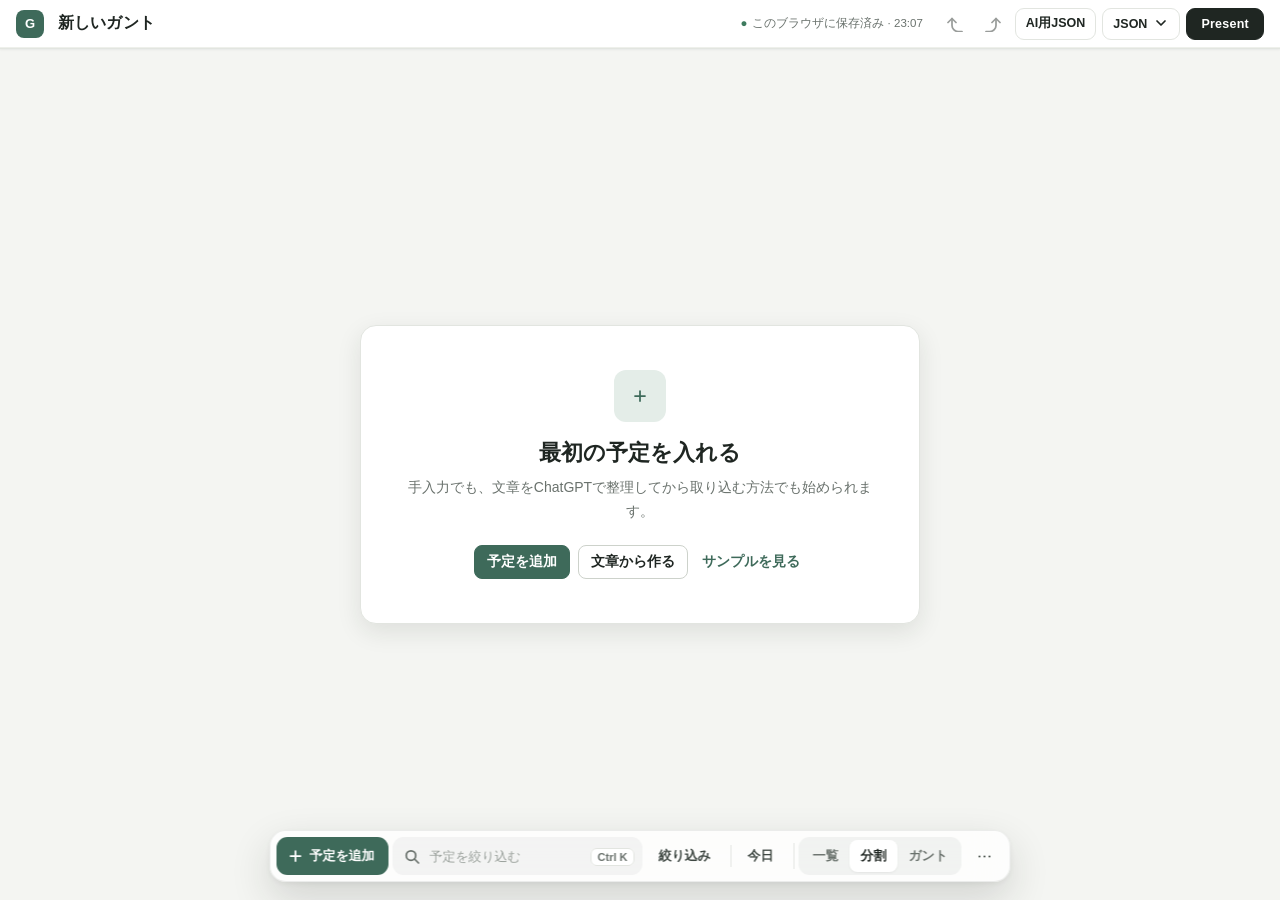
==== commit 4954ea88: "feat: 変化を残像で語る(段階3: 残像・取り込みの差分・完了印の引き継ぎ) - 編集・Undo・Redo・ドラッグで、前の位置を点線で残し「+3日」の付箋を出す(23-afterimage.js" ====
--- a/index.html
+++ b/index.html
@@ -42,5 +42,6 @@
   <script src="src/v5/classic/20-quiet-coach.js?v=20260919-card1"></script>
   <script src="src/v5/classic/21-task-card.js?v=20260921-desk1"></script>
   <script src="src/v5/classic/22-command-palette.js?v=20260921-desk1"></script>
+  <script src="src/v5/classic/23-afterimage.js?v=20260921-desk1"></script>
 </body>
 </html>
--- a/assets/v5-responsive.css
+++ b/assets/v5-responsive.css
@@ -121,12 +121,14 @@
   /* 1行が1枚の札: 名前と状態 / カテゴリー・期間・日数 / 小さなガント */
   .task-row { height: auto; min-height: 74px; grid-template-columns: 44px auto minmax(0, 1fr) auto 44px; grid-template-rows: 24px 18px 6px; row-gap: 5px; padding: 8px 4px 9px 6px; }
   .complete-cell { grid-column: 1; grid-row: 1 / span 3; align-self: stretch; }
+  .task-row .complete-cell input { width: 20px; height: 20px; }
+  .task-row .inline-name { font-size: 15px; font-weight: 600; }
   .name-cell { grid-column: 2 / span 2; grid-row: 1; }
   .state-cell { grid-column: 4; grid-row: 1; justify-self: end; }
   .row-menu-button { grid-column: 5; grid-row: 1 / span 2; align-self: center; width: 44px; height: 44px; }
-  .category-cell { grid-column: 2; grid-row: 2; gap: 0; font-size: 12px; padding-inline: 0; }
-  .category-cell .category-dot { display: none; }
-  .category-cell::after { content: "·"; margin: 0 6px; color: var(--faint); }
+  .task-row .category-cell { grid-column: 2; grid-row: 2; gap: 0; font-size: 12px; padding-inline: 0; }
+  .task-row .category-cell .category-dot { display: none; }
+  .task-row .category-cell::after { content: "·"; margin: 0 6px; color: var(--faint); }
   .days-cell { grid-column: 3; grid-row: 2; }
   .days-range { display: inline; }
   .span-cell { grid-column: 2 / span 3; grid-row: 3; display: block; }
--- a/assets/v6-workspace-ux.css
+++ b/assets/v6-workspace-ux.css
@@ -42,7 +42,12 @@
 /* 全幅の一覧: 図が無いので、表が幅を使い切る */
 @media (min-width: 768px) {
   .workspace.mode-list .task-panel { flex: 1 1 auto; width: auto; }
+  /* 一覧の行は図と切り離して、読みやすい40pxに */
+  .workspace.mode-list .task-row { --row-height: 40px; }
 }
+/* 日付の入力は、触れたときだけカレンダーの印を出す */
+.date-cell input[type="date"]::-webkit-calendar-picker-indicator { opacity: 0; }
+.date-cell input[type="date"]:hover::-webkit-calendar-picker-indicator, .date-cell input[type="date"]:focus::-webkit-calendar-picker-indicator { opacity: .6; }
 .task-panel { overflow: hidden; }
 .pane-resizer { flex-basis: 4px; background: #f5f6f8; }
 .pane-resizer:hover::after { opacity: .7; }
--- a/assets/v14-task-card.css
+++ b/assets/v14-task-card.css
@@ -88,7 +88,7 @@
 .time-compass-milestone.is-alert > i { background: var(--warning); box-shadow: 0 0 0 3px var(--warning-soft), 0 0 0 4px var(--warning); }
 
 /* 選択中の予定の期間(時間の窓) */
-.ribbon-selected-span { position: absolute; top: 0; bottom: 0; min-width: 3px; border-radius: 2px; background: var(--primary); opacity: .35; pointer-events: none; }
+.ribbon-selected-span { position: absolute; top: 0; bottom: 0; min-width: 3px; border-radius: 2px; background: var(--primary); opacity: .18; pointer-events: none; }
 
 /* 名前がバーに入らないとき、バーの外に名前と日付を出す(右端で切れるなら左) */
 .ux-bar-name-out { position: absolute; left: 100%; top: 50%; margin-left: 6px; transform: translateY(-50%); display: flex; align-items: baseline; gap: 7px; color: var(--ink); font-size: 12px; font-weight: 600; white-space: nowrap; pointer-events: none; }
--- a/assets/v15-now-desk.css
+++ b/assets/v15-now-desk.css
@@ -41,6 +41,17 @@
 body.ux-intro .today-line { animation: blade .55s var(--ease-out) both; }
 body.ux-intro .ux-late-thread { animation: thread .5s .3s var(--ease-out) both; }
 body.ux-intro .ux-late-label { animation: fade .3s .6s both; }
+
+/* ── 離: 変化は残像で語る(前の姿を点線でバーの上に重ねる) ── */
+.ux-afterimage, .ux-drag-origin { position: absolute; top: 50%; z-index: 4; height: calc(max(16px, min(calc(var(--row-height) - 4px), calc(var(--row-height) * .72))) + 4px); transform: translateY(-50%); border: 1.5px dashed var(--ink-2); border-radius: 8px; background: repeating-linear-gradient(135deg, rgba(31, 38, 34, .07) 0 3px, transparent 3px 7px); pointer-events: none; }
+.ux-afterimage:not(.is-static) { animation: ghost-out 1.2s .1s ease-out forwards; }
+.ux-delta-chip, .ux-new-badge { position: absolute; top: 50%; z-index: 8; transform: translateY(-50%); padding: 2px 7px; border-radius: 999px; background: var(--ink); color: var(--on-primary); font-size: 11px; font-weight: 700; font-variant-numeric: tabular-nums; white-space: nowrap; pointer-events: none; animation: pop .45s .1s var(--ease-spring) both; }
+.ux-delta-chip:not(.is-static) { animation: pop .45s .1s var(--ease-spring) both, ghost-out .4s .9s ease-out forwards; }
+.ux-new-badge { background: var(--primary); }
+.task-bar.is-new { box-shadow: inset 3px 0 0 var(--c-mid), 0 0 0 2px var(--surface), 0 0 0 4px color-mix(in srgb, var(--primary) 60%, transparent); }
+@keyframes ghost-out { to { opacity: 0; } }
+@keyframes pop { from { opacity: 0; transform: translateY(-50%) scale(.6); } }
+.workspace.ux-row-compact .ux-delta-chip, .workspace.ux-row-compact .ux-new-badge { display: none; }
 
 /* ── 破: 操作は下に浮かぶ ───────────────────── */
 .toolbar {
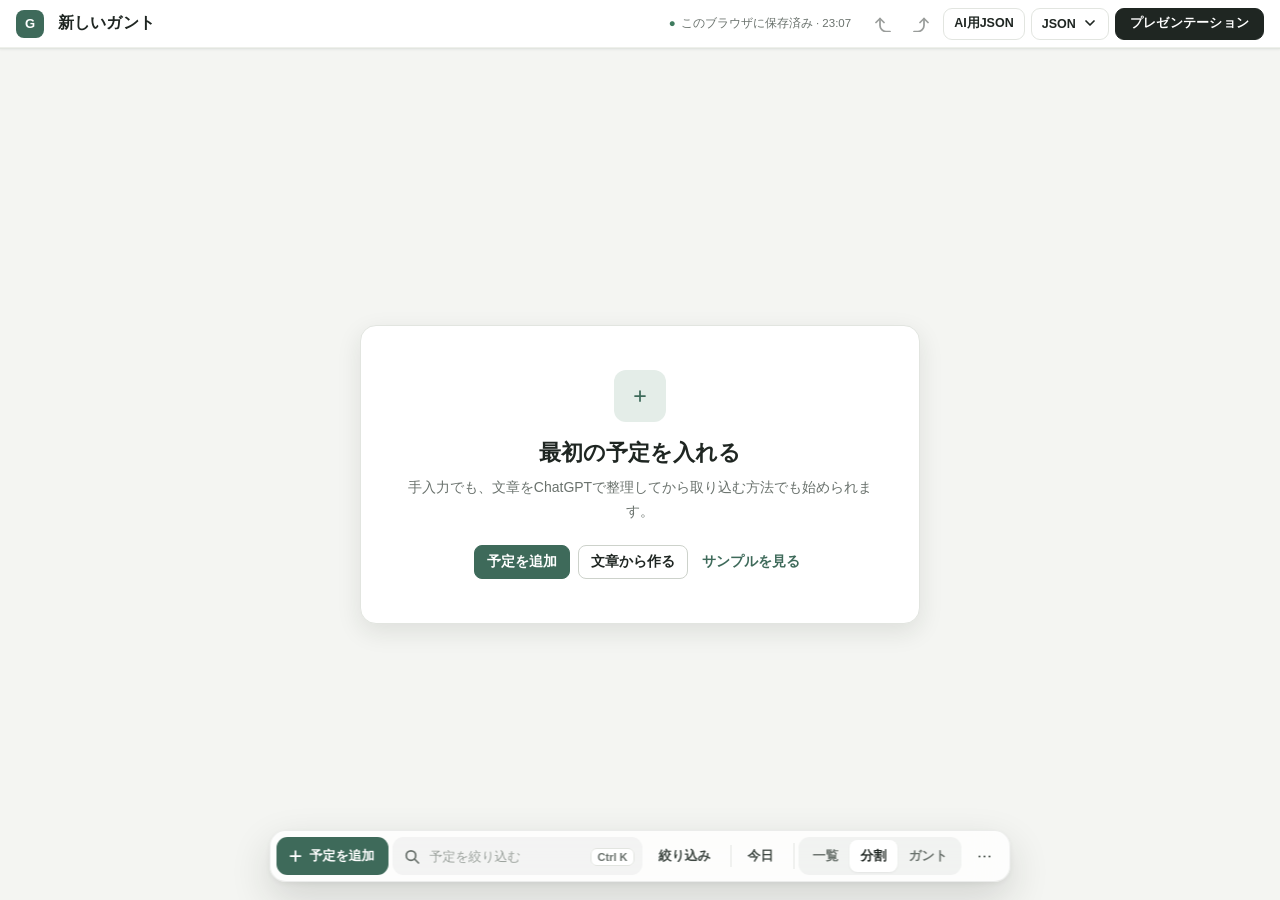
==== commit ddd9259a: "fix: make gantt labels readable over guides" ====
--- a/index.html
+++ b/index.html
@@ -17,7 +17,7 @@
   <link rel="stylesheet" href="assets/v12-time-compass.css?v=20260921-desk1">
   <link rel="stylesheet" href="assets/v13-sage-polish.css?v=20260921-desk1">
   <link rel="stylesheet" href="assets/v14-task-card.css?v=20260921-desk1">
-  <link rel="stylesheet" href="assets/v15-now-desk.css?v=20260921-desk1">
+  <link rel="stylesheet" href="assets/v15-now-desk.css?v=20260921-label1">
 </head>
 <body>
   <div id="app" class="app-root"><div class="boot-state">読み込み中…</div></div>
@@ -31,7 +31,7 @@
   <script src="src/v5/classic/08.js?v=20260921-desk1"></script>
   <script src="src/v5/classic/09.js?v=20260919-card1"></script>
   <script src="src/v5/classic/10.js?v=20260921-desk1"></script>
-  <script src="src/v5/classic/11-ux-workspace.js?v=20260921-desk1"></script>
+  <script src="src/v5/classic/11-ux-workspace.js?v=20260921-label1"></script>
   <script src="src/v5/classic/12-overflow-history.js?v=20260913-ux1"></script>
   <script src="src/v5/classic/13-overview-density.js?v=20260921-desk1"></script>
   <script src="src/v5/classic/15-macro-overview.js?v=20260921-desk1"></script>
--- a/assets/v6-workspace-ux.css
+++ b/assets/v6-workspace-ux.css
@@ -96,14 +96,17 @@
 body.is-present-mode .toolbar,
 body.is-present-mode .condition-bar { display: none !important; }
 body.is-present-mode .task-panel { max-width: 290px; overflow: hidden; }
-body.is-present-mode .task-head,
-body.is-present-mode .task-row { grid-template-columns: minmax(0, 1fr) auto; padding-inline: 14px 8px; }
+body.is-present-mode .workspace .task-head,
+body.is-present-mode .workspace .task-row { grid-template-columns: minmax(0, 1fr); padding-inline: 14px 8px; }
+body.is-present-mode .workspace .name-cell { grid-column: 1; grid-row: 1; }
 body.is-present-mode .task-head > :first-child,
 body.is-present-mode .task-head .h-cat,
 body.is-present-mode .task-head .h-span,
 body.is-present-mode .task-head .h-start,
 body.is-present-mode .task-head .h-end,
 body.is-present-mode .task-head .h-days,
+body.is-present-mode .task-head .h-state,
+body.is-present-mode .state-cell,
 body.is-present-mode .task-head > :last-child,
 body.is-present-mode .complete-cell,
 body.is-present-mode .category-cell,
@@ -140,5 +143,6 @@
   .top-actions > .menu-wrap .button { padding-inline: 8px; }
   .ux-present-button { min-height: 44px; padding-inline: 9px; }
   body.is-present-mode .mobile-timeline-labels { flex-basis: 96px; width: 96px; }
+  body.is-present-mode .workspace.mode-list .task-panel { max-width: none; }
   .ux-resize-handle { width: 12px; opacity: .5; }
 }
--- a/assets/v13-sage-polish.css
+++ b/assets/v13-sage-polish.css
@@ -269,10 +269,13 @@
 .ux-present-title strong { max-width: min(52vw, 720px); font-size: 14px; font-weight: 700; }
 .ux-present-title span { color: var(--muted); font-size: 11px; white-space: nowrap; }
 .ux-present-meta { display: none; }
+.ux-present-legend { display: inline-flex; gap: 12px; margin-left: 6px; overflow: hidden; }
+.ux-present-legend > span { display: inline-flex; align-items: center; gap: 5px; color: var(--ink-2); font-size: 12px; white-space: nowrap; }
+.ux-present-legend i { width: 8px; height: 8px; border-radius: 2px; background: var(--c-mid); }
 .ux-present-actions { display: flex; gap: 4px; align-items: center; }
 .ux-present-actions .button { min-height: 30px; height: 30px; padding-inline: 9px; border-radius: var(--radius-md); font-size: 12px; }
 body.is-present-mode .ux-present-bar { display: grid; }
-body.is-present-hud-quiet .ux-present-title span,
+body.is-present-hud-quiet .ux-present-title > span:not(.ux-present-legend),
 body.is-present-hud-quiet .ux-present-actions .button-secondary {
   opacity: 0;
   max-width: 0;
@@ -281,7 +284,7 @@
   overflow: hidden;
   pointer-events: none;
 }
-.ux-present-title span,
+.ux-present-title > span,
 .ux-present-actions .button-secondary {
   transition: opacity 140ms ease, max-width 140ms ease, padding 140ms ease, border-width 140ms ease;
 }
@@ -300,7 +303,8 @@
   }
   .ux-present-title { display: grid; gap: 0; align-content: center; }
   .ux-present-title strong { max-width: 58vw; font-size: 14px; line-height: 1.2; }
-  .ux-present-title span { display: block; font-size: 11px; line-height: 1.2; }
+  .ux-present-title > span { display: block; font-size: 11px; line-height: 1.2; }
+  .ux-present-title > .ux-present-legend { display: none; }
   .ux-present-actions .button-primary { min-height: 44px; height: 44px; padding-inline: 10px; }
   .ux-present-actions .button-secondary { display: none; }
   body.is-present-hud-quiet .ux-present-title span { opacity: 1; max-width: none; }
--- a/assets/v14-task-card.css
+++ b/assets/v14-task-card.css
@@ -19,6 +19,11 @@
 .task-card:popover-open,
 .task-card.is-fallback:not([hidden]) { display: grid; gap: 8px; }
 .task-card:focus { outline: none; }
+/* 出現は300msの弾み。対応していない環境では動きが無くなるだけ */
+@media (prefers-reduced-motion: no-preference) {
+  .task-card:popover-open { transition: opacity 150ms var(--ease-out), transform 300ms var(--ease-spring); }
+  @starting-style { .task-card:popover-open { opacity: 0; transform: scale(.96); } .task-card.is-sheet:popover-open { transform: translateY(16px); } }
+}
 
 .task-card-head { display: flex; align-items: center; gap: 8px; }
 .task-card-head .icon-button { width: 32px; min-height: 32px; flex: 0 0 32px; border-color: transparent; background: transparent; }
--- a/assets/v15-now-desk.css
+++ b/assets/v15-now-desk.css
@@ -165,3 +165,61 @@
 @media (prefers-reduced-motion: reduce) {
   dialog.command-palette[open] { animation: none; }
 }
+
+
+/* ── 可読性: 図形・ガイド・文字を別レイヤーにする ── */
+:root {
+  --gantt-layer-guide: 5;
+  --gantt-layer-bar: 6;
+  --gantt-layer-label: 7;
+  --gantt-layer-control: 8;
+}
+
+/* 締切の柱は意味を残す。ただし、予定そのものと文字よりは一段後ろ。 */
+.ux-deadline-pillar { z-index: var(--gantt-layer-guide); }
+.task-bar, .milestone { z-index: var(--gantt-layer-bar); }
+.ux-bar-more, .ux-resize-handle { z-index: var(--gantt-layer-control); }
+
+/* 長い名前はバーの子にせず、行直下の「文字レイヤー」に置く。 */
+.ux-bar-name-out {
+  z-index: var(--gantt-layer-label);
+  left: auto;
+  margin-left: 0;
+  max-width: min(640px, 72vw);
+  padding: 1px 3px;
+  overflow: hidden;
+  border-radius: 3px;
+  background: var(--surface);
+  box-shadow: 0 0 0 3px var(--surface);
+}
+.ux-bar-name-out > span {
+  min-width: 0;
+  overflow: hidden;
+  text-overflow: ellipsis;
+  white-space: nowrap;
+}
+.ux-bar-name-out em { flex: 0 0 auto; }
+
+/* 行が詰まっても、企画名そのものは消さない。 */
+.workspace.ux-row-compact .ux-bar-name-out { display: flex; }
+
+/* 右端の予定にもラベルを置けるよう、日付領域の後ろに「読むための余白」をつくる。 */
+.timeline-body.has-label-gutter::after {
+  content: "";
+  position: absolute;
+  top: 0;
+  bottom: 0;
+  left: var(--timeline-base-width);
+  z-index: 1;
+  width: var(--label-gutter-width);
+  background: linear-gradient(90deg, color-mix(in srgb, var(--surface) 70%, transparent), var(--surface) 16px);
+  pointer-events: none;
+}
+
+/* プレゼンテーションでは、編集密度より読めることを優先。 */
+body.is-present-mode .task-bar { font-size: 13px; }
+body.is-present-mode .task-bar .bar-dates { font-size: 11.5px; }
+body.is-present-mode .ux-bar-name-out {
+  max-width: min(680px, 76vw);
+  font-size: 13px;
+}
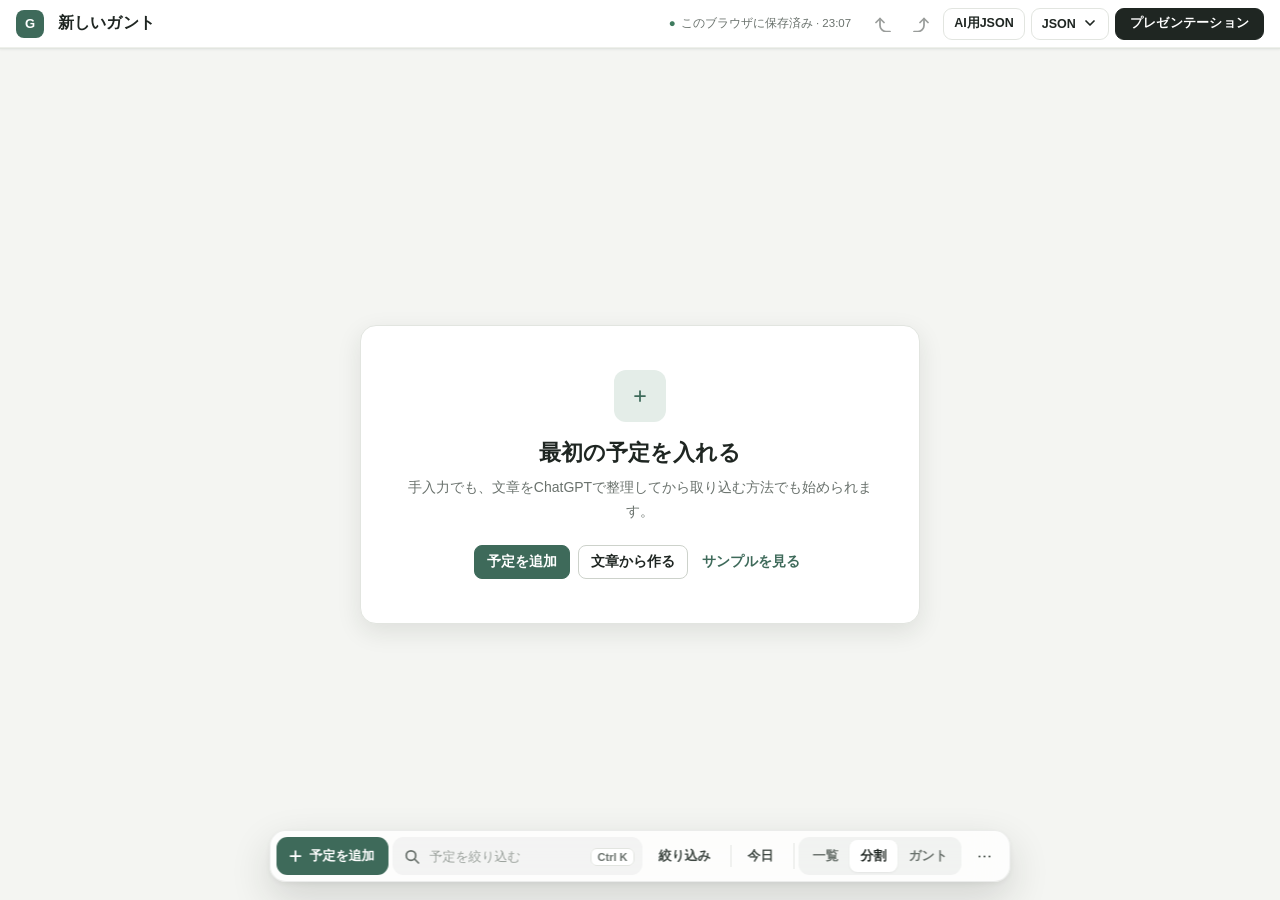
==== commit ea555cda: "chore: bust readable-list assets" ====
--- a/index.html
+++ b/index.html
@@ -7,15 +7,15 @@
   <meta name="theme-color" content="#ffffff">
   <title>Gantt Desk</title>
   <link rel="icon" href="assets/favicon.svg?v=20260910-v5" type="image/svg+xml">
-  <link rel="stylesheet" href="assets/v5-base.css?v=20260921-desk1">
+  <link rel="stylesheet" href="assets/v5-base.css?v=20260921-readable1">
   <link rel="stylesheet" href="assets/v5-responsive.css?v=20260921-desk1">
-  <link rel="stylesheet" href="assets/v6-workspace-ux.css?v=20260921-desk1">
+  <link rel="stylesheet" href="assets/v6-workspace-ux.css?v=20260921-readable1">
   <link rel="stylesheet" href="assets/v7-overview-density.css?v=20260921-desk1">
   <link rel="stylesheet" href="assets/v9-macro-overview.css?v=20260921-desk1">
   <link rel="stylesheet" href="assets/v10-macro-detail-lens.css?v=20260921-desk1">
   <link rel="stylesheet" href="assets/v11-project-surface.css?v=20260921-desk1">
   <link rel="stylesheet" href="assets/v12-time-compass.css?v=20260921-desk1">
-  <link rel="stylesheet" href="assets/v13-sage-polish.css?v=20260921-desk1">
+  <link rel="stylesheet" href="assets/v13-sage-polish.css?v=20260921-readable1">
   <link rel="stylesheet" href="assets/v14-task-card.css?v=20260921-desk1">
   <link rel="stylesheet" href="assets/v15-now-desk.css?v=20260921-label1">
 </head>
@@ -26,12 +26,12 @@
   <script src="src/v5/classic/03.js?v=20260918-v6"></script>
   <script src="src/v5/classic/04.js?v=20260918-v6"></script>
   <script src="src/v5/classic/05.js?v=20260921-desk1"></script>
-  <script src="src/v5/classic/06.js?v=20260921-desk1"></script>
+  <script src="src/v5/classic/06.js?v=20260921-readable1"></script>
   <script src="src/v5/classic/07.js?v=20260919-card1"></script>
-  <script src="src/v5/classic/08.js?v=20260921-desk1"></script>
+  <script src="src/v5/classic/08.js?v=20260921-readable1"></script>
   <script src="src/v5/classic/09.js?v=20260919-card1"></script>
-  <script src="src/v5/classic/10.js?v=20260921-desk1"></script>
-  <script src="src/v5/classic/11-ux-workspace.js?v=20260921-label1"></script>
+  <script src="src/v5/classic/10.js?v=20260921-readable1"></script>
+  <script src="src/v5/classic/11-ux-workspace.js?v=20260921-readable1"></script>
   <script src="src/v5/classic/12-overflow-history.js?v=20260913-ux1"></script>
   <script src="src/v5/classic/13-overview-density.js?v=20260921-desk1"></script>
   <script src="src/v5/classic/15-macro-overview.js?v=20260921-desk1"></script>
--- a/assets/v5-base.css
+++ b/assets/v5-base.css
@@ -128,3 +128,87 @@
 .timeline-body { position: relative; min-height: calc(100% - var(--head, 44px)); padding-bottom: var(--dock-reserve, 0px); }
 .timeline-row { position: relative; height: var(--row-height); border-bottom: 1px solid rgba(228,232,240,.72); }
 .timeline-row.is-selected { background: rgba(54,71,215,.07); }
+
+
+/* readable project index — task title is content, editor is a tool */
+.task-main {
+  min-width: 0;
+  display: grid;
+  gap: 6px;
+}
+.task-title-zone { min-width: 0; }
+.task-title-display {
+  width: 100%;
+  min-width: 0;
+  padding: 0;
+  border: 0;
+  background: transparent;
+  color: var(--ink);
+  font: inherit;
+  font-size: max(14px, var(--text-size));
+  font-weight: 700;
+  line-height: 1.4;
+  text-align: left;
+  white-space: normal;
+  overflow: visible;
+  overflow-wrap: anywhere;
+  text-overflow: clip;
+  cursor: text;
+}
+.task-title-editor {
+  box-sizing: border-box;
+  width: 100%;
+  min-width: 0;
+  min-height: 32px;
+  margin: 0;
+  padding: 4px 6px;
+  overflow: hidden;
+  resize: none;
+  border: 1px solid var(--focus);
+  border-radius: 6px;
+  background: var(--surface);
+  color: var(--ink);
+  font: inherit;
+  font-size: max(14px, var(--text-size));
+  font-weight: 700;
+  line-height: 1.4;
+}
+.task-meta {
+  min-width: 0;
+  display: flex;
+  align-items: center;
+  flex-wrap: wrap;
+  gap: 4px 10px;
+  color: var(--muted);
+  font-size: 12px;
+}
+.task-meta-category.category-cell {
+  min-width: 0;
+  display: inline-flex;
+  padding: 0;
+  overflow: visible;
+}
+.task-meta-category.category-cell span:last-child {
+  overflow: visible;
+  white-space: normal;
+  text-overflow: clip;
+}
+.task-meta-dates.date-cell {
+  min-width: 0;
+  display: inline-flex;
+  align-items: center;
+  gap: 3px;
+  padding: 0;
+}
+.task-meta-dates.date-cell input {
+  width: 8.7em;
+  min-width: 0;
+  padding: 2px 3px;
+}
+.task-date-arrow { color: var(--faint); }
+.task-meta-range-text { display: none; font-variant-numeric: tabular-nums; }
+.task-meta-days.days-cell { font-variant-numeric: tabular-nums; }
+.task-mini-time.span-cell {
+  min-width: 0;
+  padding: 0;
+}
--- a/assets/v6-workspace-ux.css
+++ b/assets/v6-workspace-ux.css
@@ -146,3 +146,153 @@
   body.is-present-mode .workspace.mode-list .task-panel { max-width: none; }
   .ux-resize-handle { width: 12px; opacity: .5; }
 }
+
+
+/* Readable List v1 — the title owns the space it needs */
+.workspace.mode-list .task-panel {
+  flex: 1 1 auto;
+  width: auto;
+  max-width: none;
+  grid-template-rows: 1fr;
+  border-right: 0;
+}
+.workspace.mode-list .task-head { display: none; }
+.workspace.mode-list .task-row {
+  height: auto;
+  min-height: max(72px, var(--row-height));
+  grid-template-columns: 36px minmax(0, 1fr) 40px;
+  align-items: start;
+  column-gap: 10px;
+  padding: 11px 10px 12px;
+}
+.workspace.mode-list .complete-cell {
+  grid-column: 1;
+  align-self: stretch;
+  padding-top: 2px;
+}
+.workspace.mode-list .task-main { grid-column: 2; }
+.workspace.mode-list .row-menu-button {
+  grid-column: 3;
+  align-self: start;
+}
+.workspace.mode-list .task-mini-time {
+  display: block;
+  width: min(360px, 100%);
+  opacity: .58;
+}
+
+.workspace.mode-split .task-panel {
+  min-width: var(--ux-list-min);
+  max-width: none;
+}
+.workspace.mode-split .task-head,
+.workspace.mode-split .task-row {
+  grid-template-columns: 30px minmax(0, 1fr) 36px;
+  column-gap: 7px;
+  padding-inline: 9px 5px;
+}
+.workspace.mode-split .task-head > :first-child { grid-column: 1; }
+.workspace.mode-split .task-head .h-name { grid-column: 2; }
+.workspace.mode-split .task-head > :last-child { grid-column: 3; }
+.workspace.mode-split .task-row {
+  height: auto;
+  min-height: max(36px, var(--row-height));
+  align-items: start;
+  padding-top: 5px;
+  padding-bottom: 5px;
+}
+.workspace.mode-split .complete-cell {
+  grid-column: 1;
+  align-self: stretch;
+  padding-top: 2px;
+}
+.workspace.mode-split .task-main {
+  grid-column: 2;
+  gap: 3px;
+}
+.workspace.mode-split .row-menu-button {
+  grid-column: 3;
+  align-self: start;
+}
+.workspace.mode-split .task-title-display,
+.workspace.mode-split .task-title-editor {
+  font-size: max(12px, var(--text-size));
+}
+.workspace.mode-split .task-meta {
+  gap: 2px 7px;
+  font-size: 11px;
+}
+.workspace.mode-split .task-meta-dates.date-cell input {
+  width: 7.4em;
+  font-size: 11px;
+}
+.workspace.mode-split .task-meta-days { display: none; }
+.workspace.mode-split .task-mini-time { display: none !important; }
+.workspace.mode-split .state-cell { font-size: 10.5px; }
+
+.task-row.is-editing-title { align-items: start; }
+
+body.is-present-mode .workspace .task-main {
+  grid-column: 1;
+  min-width: 0;
+}
+body.is-present-mode .workspace .task-meta,
+body.is-present-mode .workspace .task-mini-time,
+body.is-present-mode .workspace .task-title-editor {
+  display: none !important;
+}
+body.is-present-mode .workspace .task-title-display {
+  pointer-events: none;
+}
+
+@media (max-width: 767px) {
+  .workspace.mode-list .task-row {
+    height: auto;
+    min-height: 72px;
+    grid-template-columns: 44px minmax(0, 1fr) 44px;
+    grid-template-rows: auto;
+    column-gap: 6px;
+    row-gap: 0;
+    padding: 9px 4px 10px 6px;
+  }
+  .workspace.mode-list .complete-cell {
+    grid-column: 1;
+    grid-row: 1;
+    align-self: stretch;
+    padding-top: 1px;
+  }
+  .workspace.mode-list .task-main {
+    grid-column: 2;
+    grid-row: 1;
+    gap: 6px;
+  }
+  .workspace.mode-list .row-menu-button {
+    grid-column: 3;
+    grid-row: 1;
+    align-self: start;
+    width: 44px;
+    height: 44px;
+  }
+  .workspace.mode-list .task-title-display,
+  .workspace.mode-list .task-title-editor {
+    font-size: 15px;
+    line-height: 1.45;
+  }
+  .workspace.mode-list .task-meta {
+    gap: 3px 8px;
+    font-size: 12px;
+  }
+  .workspace.mode-list .task-meta-dates { display: none; }
+  .workspace.mode-list .task-meta-range-text { display: inline; }
+  .workspace.mode-list .task-mini-time {
+    display: block;
+    grid-column: auto;
+    grid-row: auto;
+    width: 100%;
+  }
+  .mobile-label-name {
+    white-space: normal;
+    overflow-wrap: anywhere;
+    text-overflow: clip;
+  }
+}
--- a/assets/v13-sage-polish.css
+++ b/assets/v13-sage-polish.css
@@ -313,3 +313,21 @@
 @media (prefers-reduced-motion: reduce) {
   .button, .icon-button, .ux-present-title span, .ux-present-actions .button-secondary { transition: none; }
 }
+
+
+/* Readable List polish */
+.task-title-display:hover { color: var(--primary-ink); }
+.task-title-display:focus-visible {
+  outline: 2px solid var(--focus);
+  outline-offset: 3px;
+  border-radius: 4px;
+}
+.task-row.is-selected .task-title-display { color: var(--primary-ink); }
+.task-row.is-completed .task-title-display { color: var(--muted); }
+.task-row.is-editing-title { background: var(--surface); }
+.task-row.is-selected .task-mini-time { opacity: 1; }
+.task-title-editor:hover,
+.task-title-editor:focus {
+  background: var(--surface);
+  outline: none;
+}
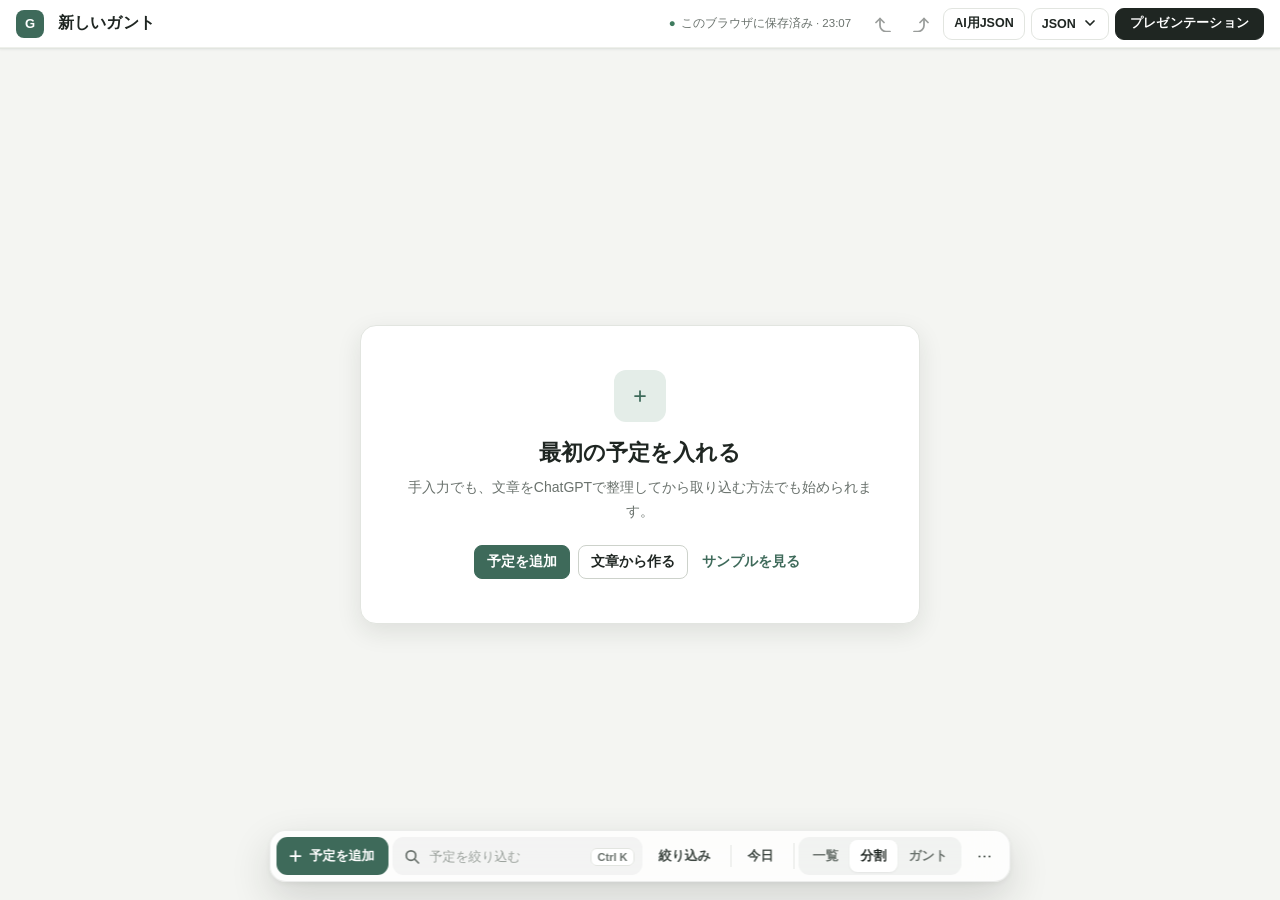
==== commit ae0b91f0: "fix: let readable list rows exceed density floor" ====
--- a/index.html
+++ b/index.html
@@ -10,7 +10,7 @@
   <link rel="stylesheet" href="assets/v5-base.css?v=20260921-readable1">
   <link rel="stylesheet" href="assets/v5-responsive.css?v=20260921-desk1">
   <link rel="stylesheet" href="assets/v6-workspace-ux.css?v=20260921-readable1">
-  <link rel="stylesheet" href="assets/v7-overview-density.css?v=20260921-desk1">
+  <link rel="stylesheet" href="assets/v7-overview-density.css?v=20260921-readable2">
   <link rel="stylesheet" href="assets/v9-macro-overview.css?v=20260921-desk1">
   <link rel="stylesheet" href="assets/v10-macro-detail-lens.css?v=20260921-desk1">
   <link rel="stylesheet" href="assets/v11-project-surface.css?v=20260921-desk1">
@@ -26,7 +26,7 @@
   <script src="src/v5/classic/03.js?v=20260918-v6"></script>
   <script src="src/v5/classic/04.js?v=20260918-v6"></script>
   <script src="src/v5/classic/05.js?v=20260921-desk1"></script>
-  <script src="src/v5/classic/06.js?v=20260921-readable1"></script>
+  <script src="src/v5/classic/06.js?v=20260921-readable2"></script>
   <script src="src/v5/classic/07.js?v=20260919-card1"></script>
   <script src="src/v5/classic/08.js?v=20260921-readable1"></script>
   <script src="src/v5/classic/09.js?v=20260919-card1"></script>
--- a/assets/v7-overview-density.css
+++ b/assets/v7-overview-density.css
@@ -67,6 +67,12 @@
   height: var(--row-height) !important;
   min-height: var(--row-height) !important;
 }
+/* Readable List: rowHeight is a floor for text, not a clipping command. */
+.workspace.mode-list .task-row,
+.workspace.mode-split .task-row {
+  height: auto !important;
+  min-height: var(--row-height) !important;
+}
 @media (max-width: 767px) {
   .workspace.mode-list .task-row {
     height: auto !important;
